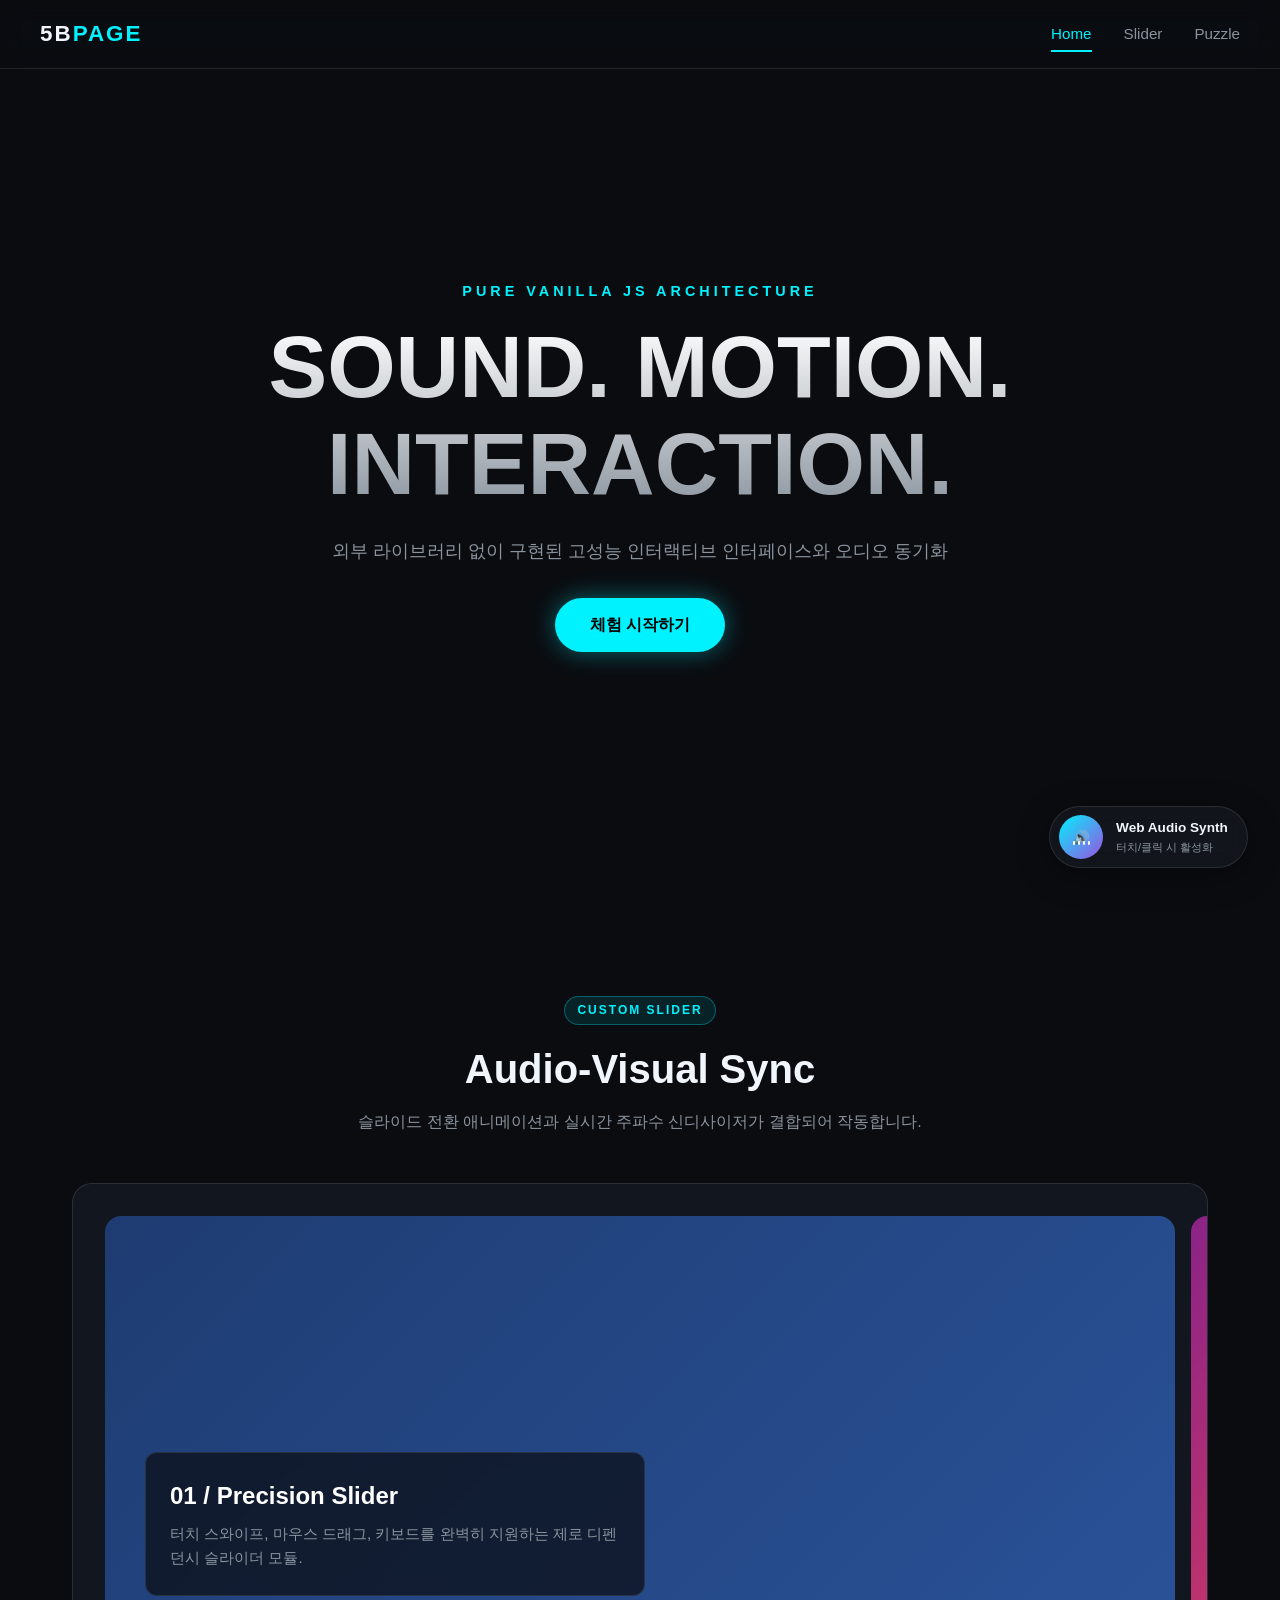
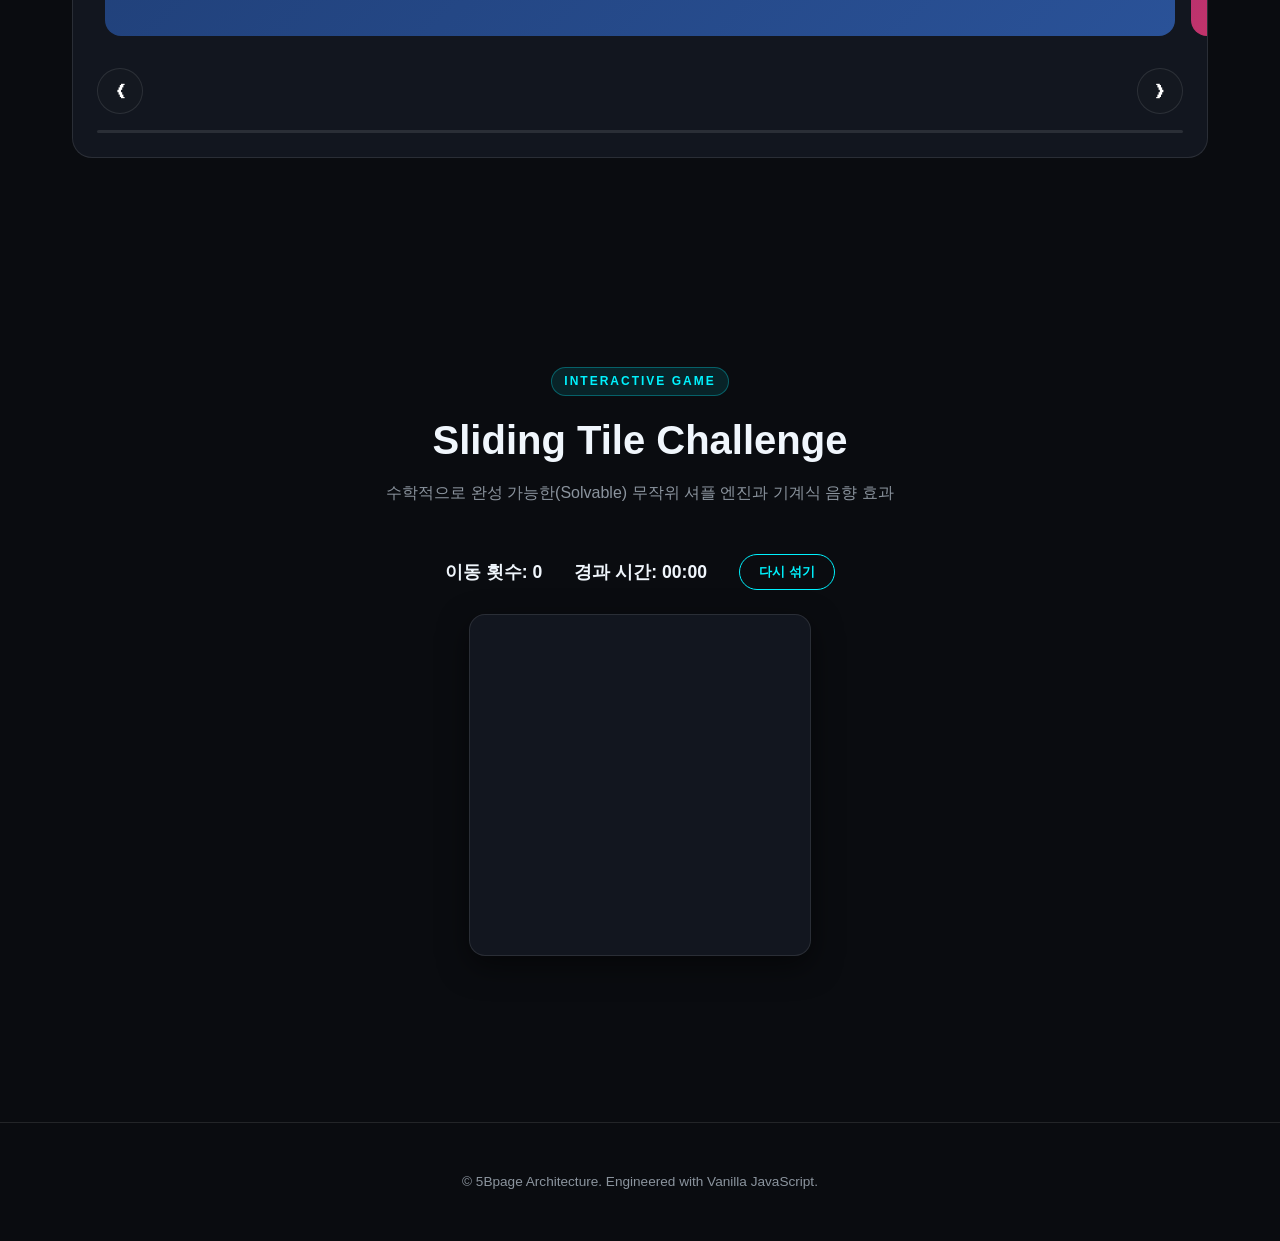
==== index.html @ 65a96bb8 "Update index.html" ====
<!DOCTYPE html>
<html lang="ko">
<head>
  <meta charset="UTF-8" />
  <meta name="viewport" content="width=device-width, initial-scale=1.0" />
  <meta name="theme-color" content="#0a0c10" />
  <title>5Bpage | Interactive Multimedia</title>

  <!-- PWA & Favicon Link -->
  <link rel="manifest" href="./manifest.json" />
  <link rel="icon" type="image/png" sizes="32x32" href="./images/icon/favicon-32x32.png" />
  
  <link rel="stylesheet" href="./css/style.css" />
</head>
<body>
  <!-- Sound Controller Widget -->
  <aside id="audio-dock" class="audio-dock" aria-label="사운드 컨트롤러">
    <button id="btn-sound-toggle" class="sound-toggle-btn" aria-label="사운드 켜기/끄기">
      <span class="icon-sound">🔊</span>
      <div class="sound-bars">
        <span class="bar"></span><span class="bar"></span><span class="bar"></span><span class="bar"></span>
      </div>
    </button>
    <div class="audio-info">
      <span class="audio-title">Web Audio Synth</span>
      <span class="audio-status">터치/클릭 시 활성화</span>
    </div>
  </aside>

  <!-- Navigation Header -->
  <header id="main-header" class="main-header">
    <div class="header-container">
      <a href="#hero-section" class="logo">5B<span>PAGE</span></a>
      <nav class="nav-menu">
        <a href="#hero-section" class="nav-link active">Home</a>
        <a href="#slider-section" class="nav-link">Slider</a>
        <a href="#puzzle-section" class="nav-link">Puzzle</a>
      </nav>
    </div>
  </header>

  <main>
    <!-- Hero Canvas Section -->
    <section id="hero-section" class="section hero-section">
      <canvas id="hero-canvas"></canvas>
      <div class="hero-content">
        <p class="hero-sub">Pure Vanilla JS Architecture</p>
        <h1 class="hero-title">SOUND. MOTION.<br />INTERACTION.</h1>
        <p class="hero-desc">외부 라이브러리 없이 구현된 고성능 인터랙티브 인터페이스와 오디오 동기화</p>
        <a href="#slider-section" class="btn-cta">체험 시작하기</a>
      </div>
    </section>

    <!-- Visual Sync Slider Section -->
    <section id="slider-section" class="section slider-section">
      <div class="section-header">
        <span class="badge">CUSTOM SLIDER</span>
        <h2>Audio-Visual Sync</h2>
        <p>슬라이드 전환 애니메이션과 실시간 주파수 신디사이저가 결합되어 작동합니다.</p>
      </div>

      <div class="slider-wrapper" id="main-slider">
        <div class="slider-track" id="slider-track">
          <article class="slide-item active" data-sound-pitch="440">
            <div class="slide-card">
              <div class="slide-bg grad-1"></div>
              <div class="slide-text">
                <h3>01 / Precision Slider</h3>
                <p>터치 스와이프, 마우스 드래그, 키보드를 완벽히 지원하는 제로 디펜던시 슬라이더 모듈.</p>
              </div>
            </div>
          </article>
          <article class="slide-item" data-sound-pitch="554.37">
            <div class="slide-card">
              <div class="slide-bg grad-2"></div>
              <div class="slide-text">
                <h3>02 / Web Audio API</h3>
                <p>외부 mp3 파일 없이도 Web Audio API를 활용해 즉각적인 인터랙션 사운드를 생성합니다.</p>
              </div>
            </div>
          </article>
          <article class="slide-item" data-sound-pitch="659.25">
            <div class="slide-card">
              <div class="slide-bg grad-3"></div>
              <div class="slide-text">
                <h3>03 / Service Worker Caching</h3>
                <p>Cache API를 활용하여 네트워크 연결이 불안정해도 온전한 오프라인 웹앱 구동 보장.</p>
              </div>
            </div>
          </article>
          <article class="slide-item" data-sound-pitch="880">
            <div class="slide-card">
              <div class="slide-bg grad-4"></div>
              <div class="slide-text">
                <h3>04 / Zero Dependency</h3>
                <p>번들 오버헤드를 완전히 배제하고 60FPS의 매끄러운 렌더링 파이프라인 유지.</p>
              </div>
            </div>
          </article>
        </div>

        <div class="slider-nav">
          <button class="slide-btn prev" id="btn-slide-prev" aria-label="이전 슬라이드">❮</button>
          <div class="slider-indicators" id="slider-indicators"></div>
          <button class="slide-btn next" id="btn-slide-next" aria-label="다음 슬라이드">❯</button>
        </div>
        <div class="slider-progress-bar"><div class="progress-fill" id="slide-progress"></div></div>
      </div>
    </section>

    <!-- Mini Puzzle Section -->
    <section id="puzzle-section" class="section puzzle-section">
      <div class="section-header">
        <span class="badge">INTERACTIVE GAME</span>
        <h2>Sliding Tile Challenge</h2>
        <p>수학적으로 완성 가능한(Solvable) 무작위 셔플 엔진과 기계식 음향 효과</p>
      </div>

      <div class="puzzle-container">
        <div class="puzzle-stats">
          <div>이동 횟수: <span id="puzzle-moves">0</span></div>
          <div>경과 시간: <span id="puzzle-timer">00:00</span></div>
          <button id="btn-puzzle-reset" class="btn-reset">다시 섞기</button>
        </div>
        <div id="puzzle-board" class="puzzle-board" style="--grid-size: 3;"></div>
        <p id="puzzle-message" class="puzzle-message"></p>
      </div>
    </section>
  </main>

  <footer class="main-footer">
    <p>© 5Bpage Architecture. Engineered with Vanilla JavaScript.</p>
  </footer>

  <!-- 스크립트 로드: 폴더 대소문자 주의 (깃허브 디렉터리와 동일하게 작성) -->
  <script src="./js/soundCtrl.js"></script>
  <script src="./js/hero.js"></script>
  <script src="./js/slide.js"></script>
  <script src="./js/puzzle.js"></script>
  <script src="./js/menu.js"></script>
  <script src="./js/app.js"></script>
</body>
</html>
---- css/style.css ----
:root {
  --bg-primary: #0a0c10;
  --bg-secondary: #12161f;
  --bg-card: rgba(22, 27, 34, 0.7);
  --accent-cyan: #00f2fe;
  --accent-purple: #9b51e0;
  --text-main: #f0f6fc;
  --text-muted: #8b949e;
  --border-color: rgba(255, 255, 255, 0.1);
  --font-family: -apple-system, BlinkMacSystemFont, "Segoe UI", Roboto, "Helvetica Neue", sans-serif;
  --transition-smooth: cubic-bezier(0.16, 1, 0.3, 1);
}

* {
  margin: 0;
  padding: 0;
  box-sizing: border-box;
}

html {
  scroll-behavior: smooth;
  font-family: var(--font-family);
  background-color: var(--bg-primary);
  color: var(--text-main);
}

body {
  overflow-x: hidden;
  line-height: 1.6;
}

/* Header */
.main-header {
  position: fixed;
  top: 0;
  left: 0;
  width: 100%;
  padding: 1rem 2rem;
  background: rgba(10, 12, 16, 0.75);
  backdrop-filter: blur(12px);
  border-bottom: 1px solid var(--border-color);
  z-index: 1000;
  transition: all 0.3s ease;
}

.header-container {
  max-width: 1200px;
  margin: 0 auto;
  display: flex;
  justify-content: space-between;
  align-items: center;
}

.logo {
  font-size: 1.4rem;
  font-weight: 800;
  letter-spacing: 2px;
  color: var(--text-main);
  text-decoration: none;
}
.logo span {
  color: var(--accent-cyan);
}

.nav-menu {
  display: flex;
  gap: 2rem;
}
.nav-link {
  color: var(--text-muted);
  text-decoration: none;
  font-size: 0.95rem;
  font-weight: 500;
  transition: color 0.3s ease;
  position: relative;
}
.nav-link:hover, .nav-link.active {
  color: var(--accent-cyan);
}
.nav-link.active::after {
  content: '';
  position: absolute;
  bottom: -6px;
  left: 0;
  width: 100%;
  height: 2px;
  background: var(--accent-cyan);
}

.menu-toggle {
  display: none;
  background: none;
  border: none;
  cursor: pointer;
}

/* Audio Dock (Floating widget) */
.audio-dock {
  position: fixed;
  bottom: 2rem;
  right: 2rem;
  background: var(--bg-card);
  backdrop-filter: blur(10px);
  border: 1px solid var(--border-color);
  border-radius: 40px;
  padding: 0.5rem 1.2rem 0.5rem 0.6rem;
  display: flex;
  align-items: center;
  gap: 0.8rem;
  z-index: 999;
  box-shadow: 0 8px 32px rgba(0, 0, 0, 0.4);
}

.sound-toggle-btn {
  width: 44px;
  height: 44px;
  border-radius: 50%;
  background: linear-gradient(135deg, var(--accent-cyan), var(--accent-purple));
  border: none;
  color: #fff;
  cursor: pointer;
  display: flex;
  justify-content: center;
  align-items: center;
  position: relative;
}

.sound-bars {
  position: absolute;
  display: flex;
  gap: 3px;
  align-items: flex-end;
  height: 16px;
}

.sound-bars .bar {
  width: 2px;
  height: 4px;
  background: #fff;
  border-radius: 2px;
  transition: height 0.2s ease;
}

.audio-dock.playing .sound-bars .bar:nth-child(1) { animation: soundWave 0.8s infinite ease-in-out; }
.audio-dock.playing .sound-bars .bar:nth-child(2) { animation: soundWave 1.2s infinite ease-in-out; }
.audio-dock.playing .sound-bars .bar:nth-child(3) { animation: soundWave 0.6s infinite ease-in-out; }
.audio-dock.playing .sound-bars .bar:nth-child(4) { animation: soundWave 1.0s infinite ease-in-out; }

@keyframes soundWave {
  0%, 100% { height: 4px; }
  50% { height: 16px; }
}

.audio-info {
  display: flex;
  flex-direction: column;
}
.audio-title { font-size: 0.85rem; font-weight: 700; }
.audio-status { font-size: 0.7rem; color: var(--text-muted); }

/* Common Sections */
.section {
  min-height: 100vh;
  padding: 6rem 2rem 4rem;
  max-width: 1200px;
  margin: 0 auto;
  display: flex;
  flex-direction: column;
  justify-content: center;
}

.section-header {
  text-align: center;
  margin-bottom: 3rem;
}
.badge {
  display: inline-block;
  font-size: 0.75rem;
  letter-spacing: 2px;
  font-weight: 700;
  color: var(--accent-cyan);
  background: rgba(0, 242, 254, 0.1);
  padding: 4px 12px;
  border-radius: 20px;
  margin-bottom: 0.75rem;
  border: 1px solid rgba(0, 242, 254, 0.3);
}
.section-header h2 {
  font-size: 2.5rem;
  margin-bottom: 0.5rem;
}
.section-header p {
  color: var(--text-muted);
}

/* 1. Hero Section */
.hero-section {
  position: relative;
  align-items: center;
  text-align: center;
}
#hero-canvas {
  position: absolute;
  top: 0;
  left: 0;
  width: 100%;
  height: 100%;
  pointer-events: none;
  z-index: 1;
}
.hero-content {
  position: relative;
  z-index: 2;
  max-width: 800px;
}
.hero-sub {
  color: var(--accent-cyan);
  letter-spacing: 4px;
  font-weight: 600;
  font-size: 0.9rem;
  text-transform: uppercase;
  margin-bottom: 1rem;
}
.hero-title {
  font-size: clamp(2.8rem, 7vw, 5.5rem);
  font-weight: 900;
  line-height: 1.1;
  margin-bottom: 1.5rem;
  background: linear-gradient(180deg, #ffffff 0%, #8b949e 100%);
  -webkit-background-clip: text;
  -webkit-text-fill-color: transparent;
}
.hero-desc {
  font-size: 1.15rem;
  color: var(--text-muted);
  margin-bottom: 2rem;
}
.btn-cta {
  display: inline-block;
  padding: 0.9rem 2.2rem;
  font-weight: 700;
  font-size: 1rem;
  color: #000;
  background: var(--accent-cyan);
  border-radius: 30px;
  text-decoration: none;
  box-shadow: 0 0 25px rgba(0, 242, 254, 0.4);
  transition: transform 0.3s var(--transition-smooth);
}
.btn-cta:hover {
  transform: translateY(-3px) scale(1.03);
}

/* 2. Slider Section */
.slider-wrapper {
  position: relative;
  overflow: hidden;
  border-radius: 20px;
  background: var(--bg-secondary);
  border: 1px solid var(--border-color);
  padding: 1.5rem;
  user-select: none;
}
.slider-track {
  display: flex;
  transition: transform 0.6s var(--transition-smooth);
  width: 100%;
}
.slide-item {
  flex: 0 0 100%;
  padding: 0.5rem;
}
.slide-card {
  height: 420px;
  border-radius: 16px;
  overflow: hidden;
  position: relative;
  display: flex;
  align-items: flex-end;
  padding: 2.5rem;
}
.slide-bg {
  position: absolute;
  top: 0;
  left: 0;
  width: 100%;
  height: 100%;
  z-index: 1;
  transition: transform 0.8s ease;
}
.slide-item:hover .slide-bg {
  transform: scale(1.05);
}
.grad-1 { background: linear-gradient(135deg, #1e3c72 0%, #2a5298 100%); }
.grad-2 { background: linear-gradient(135deg, #8a2387 0%, #e94057 50%, #f27121 100%); }
.grad-3 { background: linear-gradient(135deg, #0f2027 0%, #203a43 50%, #2c5364 100%); }
.grad-4 { background: linear-gradient(135deg, #134e5e 0%, #71b280 100%); }

.slide-text {
  position: relative;
  z-index: 2;
  background: rgba(10, 12, 16, 0.7);
  backdrop-filter: blur(8px);
  padding: 1.5rem;
  border-radius: 12px;
  border: 1px solid var(--border-color);
  max-width: 500px;
}
.slide-text h3 { font-size: 1.5rem; margin-bottom: 0.4rem; color: #fff; }
.slide-text p { font-size: 0.95rem; color: var(--text-muted); }

.slider-nav {
  display: flex;
  justify-content: space-between;
  align-items: center;
  margin-top: 1.5rem;
}
.slide-btn {
  background: var(--bg-card);
  border: 1px solid var(--border-color);
  color: #fff;
  width: 46px;
  height: 46px;
  border-radius: 50%;
  cursor: pointer;
  font-size: 1.2rem;
  display: flex;
  align-items: center;
  justify-content: center;
  transition: background 0.3s ease;
}
.slide-btn:hover { background: rgba(255, 255, 255, 0.2); }

.slider-indicators {
  display: flex;
  gap: 0.5rem;
}
.indicator-dot {
  width: 10px;
  height: 10px;
  border-radius: 50%;
  background: var(--text-muted);
  cursor: pointer;
  transition: all 0.3s ease;
}
.indicator-dot.active {
  width: 28px;
  border-radius: 10px;
  background: var(--accent-cyan);
}

.slider-progress-bar {
  height: 3px;
  background: rgba(255, 255, 255, 0.1);
  margin-top: 1rem;
  border-radius: 2px;
  overflow: hidden;
}
.progress-fill {
  height: 100%;
  width: 0%;
  background: var(--accent-cyan);
  transition: width 0.1s linear;
}

/* 3. Puzzle Section */
.puzzle-container {
  display: flex;
  flex-direction: column;
  align-items: center;
}
.puzzle-stats {
  display: flex;
  gap: 2rem;
  align-items: center;
  margin-bottom: 1.5rem;
  font-weight: 600;
  font-size: 1.1rem;
}
.btn-reset {
  padding: 0.5rem 1.2rem;
  background: transparent;
  color: var(--accent-cyan);
  border: 1px solid var(--accent-cyan);
  border-radius: 20px;
  cursor: pointer;
  font-weight: 600;
  transition: all 0.2s;
}
.btn-reset:hover {
  background: var(--accent-cyan);
  color: #000;
}

.puzzle-board {
  display: grid;
  grid-template-columns: repeat(var(--grid-size), 100px);
  grid-template-rows: repeat(var(--grid-size), 100px);
  gap: 8px;
  background: var(--bg-secondary);
  padding: 12px;
  border-radius: 16px;
  border: 1px solid var(--border-color);
  box-shadow: 0 10px 30px rgba(0, 0, 0, 0.5);
}
.puzzle-tile {
  display: flex;
  align-items: center;
  justify-content: center;
  font-size: 1.8rem;
  font-weight: 800;
  color: #fff;
  background: linear-gradient(135deg, rgba(255,255,255,0.08), rgba(255,255,255,0.02));
  border: 1px solid rgba(255, 255, 255, 0.15);
  border-radius: 10px;
  cursor: pointer;
  user-select: none;
  transition: transform 0.15s var(--transition-smooth), background 0.2s ease;
}
.puzzle-tile:hover {
  background: linear-gradient(135deg, rgba(0, 242, 254, 0.2), rgba(155, 81, 224, 0.2));
  border-color: var(--accent-cyan);
}
.puzzle-tile.empty {
  background: transparent;
  border: none;
  cursor: default;
}
.puzzle-message {
  margin-top: 1.5rem;
  font-size: 1.2rem;
  font-weight: 700;
  color: #27ae60;
  min-height: 1.8rem;
}

/* Footer */
.main-footer {
  text-align: center;
  padding: 3rem 1rem;
  border-top: 1px solid var(--border-color);
  color: var(--text-muted);
  font-size: 0.85rem;
}

/* Responsive */
@media (max-width: 768px) {
  .nav-menu { display: none; }
  .section-header h2 { font-size: 2rem; }
  .puzzle-board {
    grid-template-columns: repeat(var(--grid-size), 80px);
    grid-template-rows: repeat(var(--grid-size), 80px);
  }
}
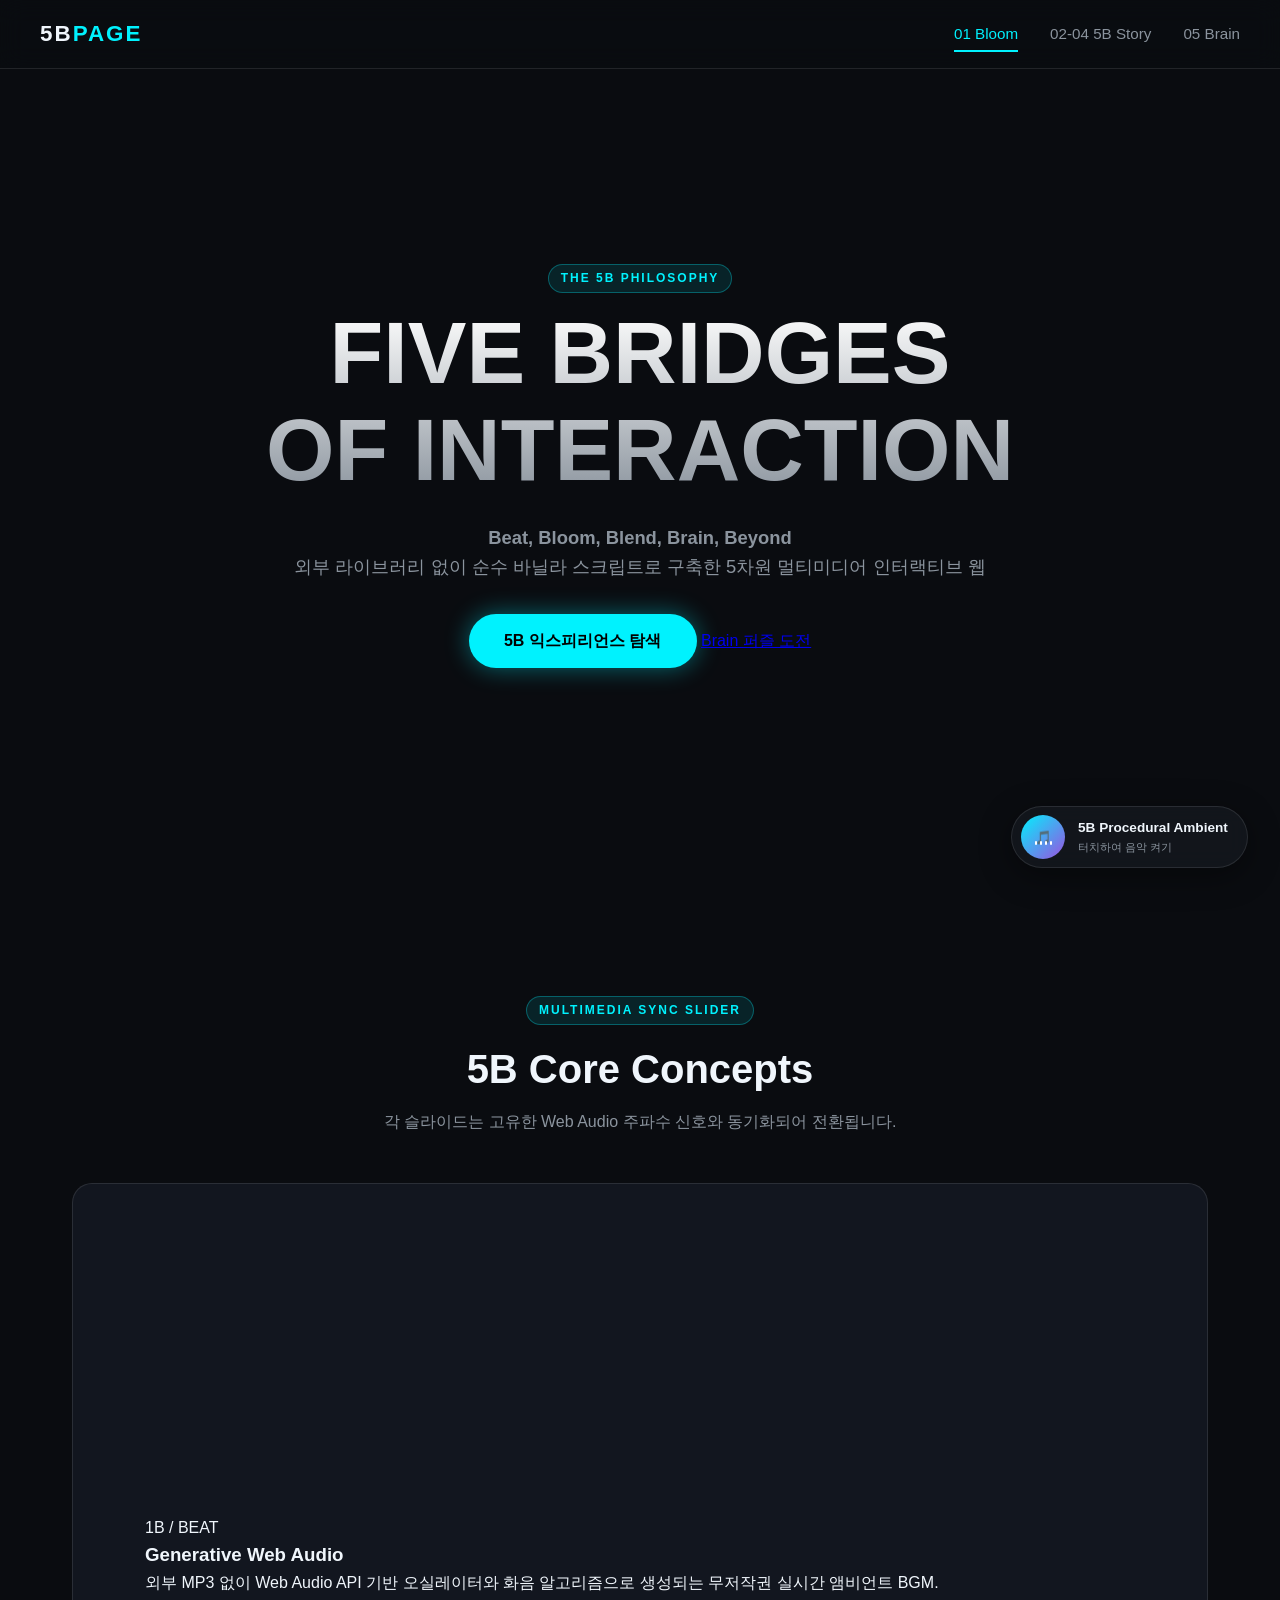
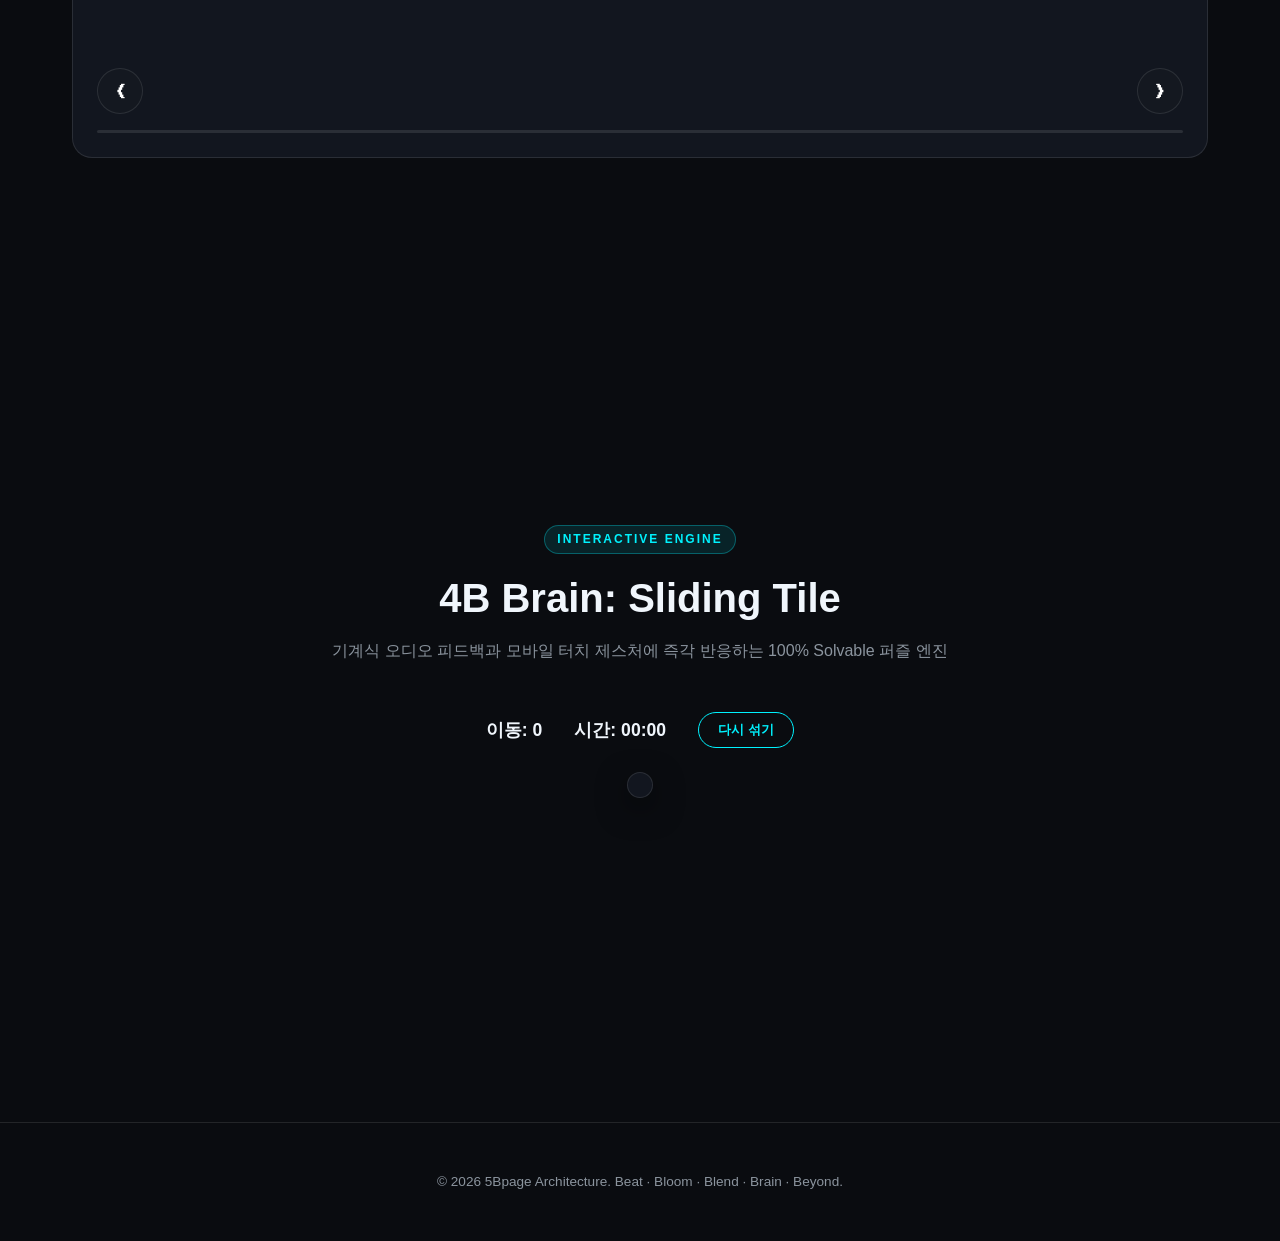
==== commit ab526cac: "Update index.html" ====
--- a/index.html
+++ b/index.html
@@ -2,98 +2,126 @@
 <html lang="ko">
 <head>
   <meta charset="UTF-8" />
-  <meta name="viewport" content="width=device-width, initial-scale=1.0" />
+  <meta name="viewport" content="width=device-width, initial-scale=1.0, maximum-scale=1.0, user-scalable=no" />
   <meta name="theme-color" content="#0a0c10" />
-  <title>5Bpage | Interactive Multimedia</title>
+  <title>5Bpage | 5 Bridges of Multimedia Interaction</title>
 
-  <!-- PWA & Favicon Link -->
   <link rel="manifest" href="./manifest.json" />
   <link rel="icon" type="image/png" sizes="32x32" href="./images/icon/favicon-32x32.png" />
-  
   <link rel="stylesheet" href="./css/style.css" />
 </head>
 <body>
-  <!-- Sound Controller Widget -->
+  <!-- Sound Dock: Ambient BGM & Synthesizer -->
   <aside id="audio-dock" class="audio-dock" aria-label="사운드 컨트롤러">
-    <button id="btn-sound-toggle" class="sound-toggle-btn" aria-label="사운드 켜기/끄기">
-      <span class="icon-sound">🔊</span>
+    <button id="btn-sound-toggle" class="sound-toggle-btn" aria-label="BGM 재생/음소거">
+      <span class="icon-sound">🎵</span>
       <div class="sound-bars">
-        <span class="bar"></span><span class="bar"></span><span class="bar"></span><span class="bar"></span>
+        <span class="bar"></span>
+        <span class="bar"></span>
+        <span class="bar"></span>
+        <span class="bar"></span>
       </div>
     </button>
     <div class="audio-info">
-      <span class="audio-title">Web Audio Synth</span>
-      <span class="audio-status">터치/클릭 시 활성화</span>
+      <span class="audio-title">5B Procedural Ambient</span>
+      <span class="audio-status" id="audio-status-label">터치하여 음악 켜기</span>
     </div>
   </aside>
 
-  <!-- Navigation Header -->
+  <!-- Main Navigation -->
   <header id="main-header" class="main-header">
     <div class="header-container">
       <a href="#hero-section" class="logo">5B<span>PAGE</span></a>
-      <nav class="nav-menu">
-        <a href="#hero-section" class="nav-link active">Home</a>
-        <a href="#slider-section" class="nav-link">Slider</a>
-        <a href="#puzzle-section" class="nav-link">Puzzle</a>
+      <nav class="nav-menu" id="nav-menu">
+        <a href="#hero-section" class="nav-link active">01 Bloom</a>
+        <a href="#slider-section" class="nav-link">02-04 5B Story</a>
+        <a href="#puzzle-section" class="nav-link">05 Brain</a>
       </nav>
+      <button class="menu-toggle" id="btn-menu-toggle" aria-label="메뉴 열기">
+        <span></span><span></span><span></span>
+      </button>
     </div>
   </header>
 
   <main>
-    <!-- Hero Canvas Section -->
+    <!-- 1. Bloom: Interactive Canvas Hero -->
     <section id="hero-section" class="section hero-section">
       <canvas id="hero-canvas"></canvas>
       <div class="hero-content">
-        <p class="hero-sub">Pure Vanilla JS Architecture</p>
-        <h1 class="hero-title">SOUND. MOTION.<br />INTERACTION.</h1>
-        <p class="hero-desc">외부 라이브러리 없이 구현된 고성능 인터랙티브 인터페이스와 오디오 동기화</p>
-        <a href="#slider-section" class="btn-cta">체험 시작하기</a>
+        <span class="badge">THE 5B PHILOSOPHY</span>
+        <h1 class="hero-title">FIVE BRIDGES<br />OF INTERACTION</h1>
+        <p class="hero-desc">
+          <strong>Beat, Bloom, Blend, Brain, Beyond</strong><br />
+          외부 라이브러리 없이 순수 바닐라 스크립트로 구축한 5차원 멀티미디어 인터랙티브 웹
+        </p>
+        <div class="hero-cta-group">
+          <a href="#slider-section" class="btn-cta">5B 익스피리언스 탐색</a>
+          <a href="#puzzle-section" class="btn-sub">Brain 퍼즐 도전</a>
+        </div>
       </div>
     </section>
 
-    <!-- Visual Sync Slider Section -->
+    <!-- 2. Blend & Beat: 5B Concept Synchronized Slider -->
     <section id="slider-section" class="section slider-section">
       <div class="section-header">
-        <span class="badge">CUSTOM SLIDER</span>
-        <h2>Audio-Visual Sync</h2>
-        <p>슬라이드 전환 애니메이션과 실시간 주파수 신디사이저가 결합되어 작동합니다.</p>
+        <span class="badge">MULTIMEDIA SYNC SLIDER</span>
+        <h2>5B Core Concepts</h2>
+        <p>각 슬라이드는 고유한 Web Audio 주파수 신호와 동기화되어 전환됩니다.</p>
       </div>
 
       <div class="slider-wrapper" id="main-slider">
         <div class="slider-track" id="slider-track">
-          <article class="slide-item active" data-sound-pitch="440">
-            <div class="slide-card">
-              <div class="slide-bg grad-1"></div>
-              <div class="slide-text">
-                <h3>01 / Precision Slider</h3>
-                <p>터치 스와이프, 마우스 드래그, 키보드를 완벽히 지원하는 제로 디펜던시 슬라이더 모듈.</p>
+          <!-- 1B: Beat -->
+          <article class="slide-item active" data-index="0" data-sound-pitch="329.63">
+            <div class="slide-card grad-beat">
+              <div class="slide-content">
+                <span class="slide-tag">1B / BEAT</span>
+                <h3>Generative Web Audio</h3>
+                <p>외부 MP3 없이 Web Audio API 기반 오실레이터와 화음 알고리즘으로 생성되는 무저작권 실시간 앰비언트 BGM.</p>
               </div>
             </div>
           </article>
-          <article class="slide-item" data-sound-pitch="554.37">
-            <div class="slide-card">
-              <div class="slide-bg grad-2"></div>
-              <div class="slide-text">
-                <h3>02 / Web Audio API</h3>
-                <p>외부 mp3 파일 없이도 Web Audio API를 활용해 즉각적인 인터랙션 사운드를 생성합니다.</p>
+
+          <!-- 2B: Bloom -->
+          <article class="slide-item" data-index="1" data-sound-pitch="392.00">
+            <div class="slide-card grad-bloom">
+              <div class="slide-content">
+                <span class="slide-tag">2B / BLOOM</span>
+                <h3>Visual Particle Motion</h3>
+                <p>60FPS 애니메이션 루프와 모바일 터치 반발력을 연산하는 캔버스 파티클 네트워크 렌더링.</p>
               </div>
             </div>
           </article>
-          <article class="slide-item" data-sound-pitch="659.25">
-            <div class="slide-card">
-              <div class="slide-bg grad-3"></div>
-              <div class="slide-text">
-                <h3>03 / Service Worker Caching</h3>
-                <p>Cache API를 활용하여 네트워크 연결이 불안정해도 온전한 오프라인 웹앱 구동 보장.</p>
+
+          <!-- 3B: Blend -->
+          <article class="slide-item" data-index="2" data-sound-pitch="440.00">
+            <div class="slide-card grad-blend">
+              <div class="slide-content">
+                <span class="slide-tag">3B / BLEND</span>
+                <h3>Zero-Dependency Slider</h3>
+                <p>스와이프 제스처, 포인터 드래그, 키보드 네비게이션이 유기적으로 결합된 커스텀 터치 엔진.</p>
               </div>
             </div>
           </article>
-          <article class="slide-item" data-sound-pitch="880">
-            <div class="slide-card">
-              <div class="slide-bg grad-4"></div>
-              <div class="slide-text">
-                <h3>04 / Zero Dependency</h3>
-                <p>번들 오버헤드를 완전히 배제하고 60FPS의 매끄러운 렌더링 파이프라인 유지.</p>
+
+          <!-- 4B: Brain -->
+          <article class="slide-item" data-index="3" data-sound-pitch="523.25">
+            <div class="slide-card grad-brain">
+              <div class="slide-content">
+                <span class="slide-tag">4B / BRAIN</span>
+                <h3>Algorithmic Challenge</h3>
+                <p>수학적 치환 패리티를 검증하여 100% 클리어 가능한 무작위 셔플 상태를 형성하는 슬라이딩 타일 퍼즐.</p>
+              </div>
+            </div>
+          </article>
+
+          <!-- 5B: Beyond -->
+          <article class="slide-item" data-index="4" data-sound-pitch="659.25">
+            <div class="slide-card grad-beyond">
+              <div class="slide-content">
+                <span class="slide-tag">5B / BEYOND</span>
+                <h3>Offline-First PWA</h3>
+                <p>Service Worker Cache API를 탑재하여 오프라인 환경에서도 온전히 구동되는 독립형 웹 애플리케이션.</p>
               </div>
             </div>
           </article>
@@ -108,31 +136,31 @@
       </div>
     </section>
 
-    <!-- Mini Puzzle Section -->
+    <!-- 3. Brain: 8-Puzzle Challenge -->
     <section id="puzzle-section" class="section puzzle-section">
       <div class="section-header">
-        <span class="badge">INTERACTIVE GAME</span>
-        <h2>Sliding Tile Challenge</h2>
-        <p>수학적으로 완성 가능한(Solvable) 무작위 셔플 엔진과 기계식 음향 효과</p>
+        <span class="badge">INTERACTIVE ENGINE</span>
+        <h2>4B Brain: Sliding Tile</h2>
+        <p>기계식 오디오 피드백과 모바일 터치 제스처에 즉각 반응하는 100% Solvable 퍼즐 엔진</p>
       </div>
 
       <div class="puzzle-container">
         <div class="puzzle-stats">
-          <div>이동 횟수: <span id="puzzle-moves">0</span></div>
-          <div>경과 시간: <span id="puzzle-timer">00:00</span></div>
+          <div class="stat-box">이동: <span id="puzzle-moves" class="highlight">0</span></div>
+          <div class="stat-box">시간: <span id="puzzle-timer" class="highlight">00:00</span></div>
           <button id="btn-puzzle-reset" class="btn-reset">다시 섞기</button>
         </div>
-        <div id="puzzle-board" class="puzzle-board" style="--grid-size: 3;"></div>
-        <p id="puzzle-message" class="puzzle-message"></p>
+        <div id="puzzle-board" class="puzzle-board" aria-label="슬라이딩 퍼즐 판"></div>
+        <div id="puzzle-message" class="puzzle-message" role="alert"></div>
       </div>
     </section>
   </main>
 
   <footer class="main-footer">
-    <p>© 5Bpage Architecture. Engineered with Vanilla JavaScript.</p>
+    <p>© 2026 5Bpage Architecture. Beat · Bloom · Blend · Brain · Beyond.</p>
   </footer>
 
-  <!-- 스크립트 로드: 폴더 대소문자 주의 (깃허브 디렉터리와 동일하게 작성) -->
+  <!-- Scripts -->
   <script src="./js/soundCtrl.js"></script>
   <script src="./js/hero.js"></script>
   <script src="./js/slide.js"></script>
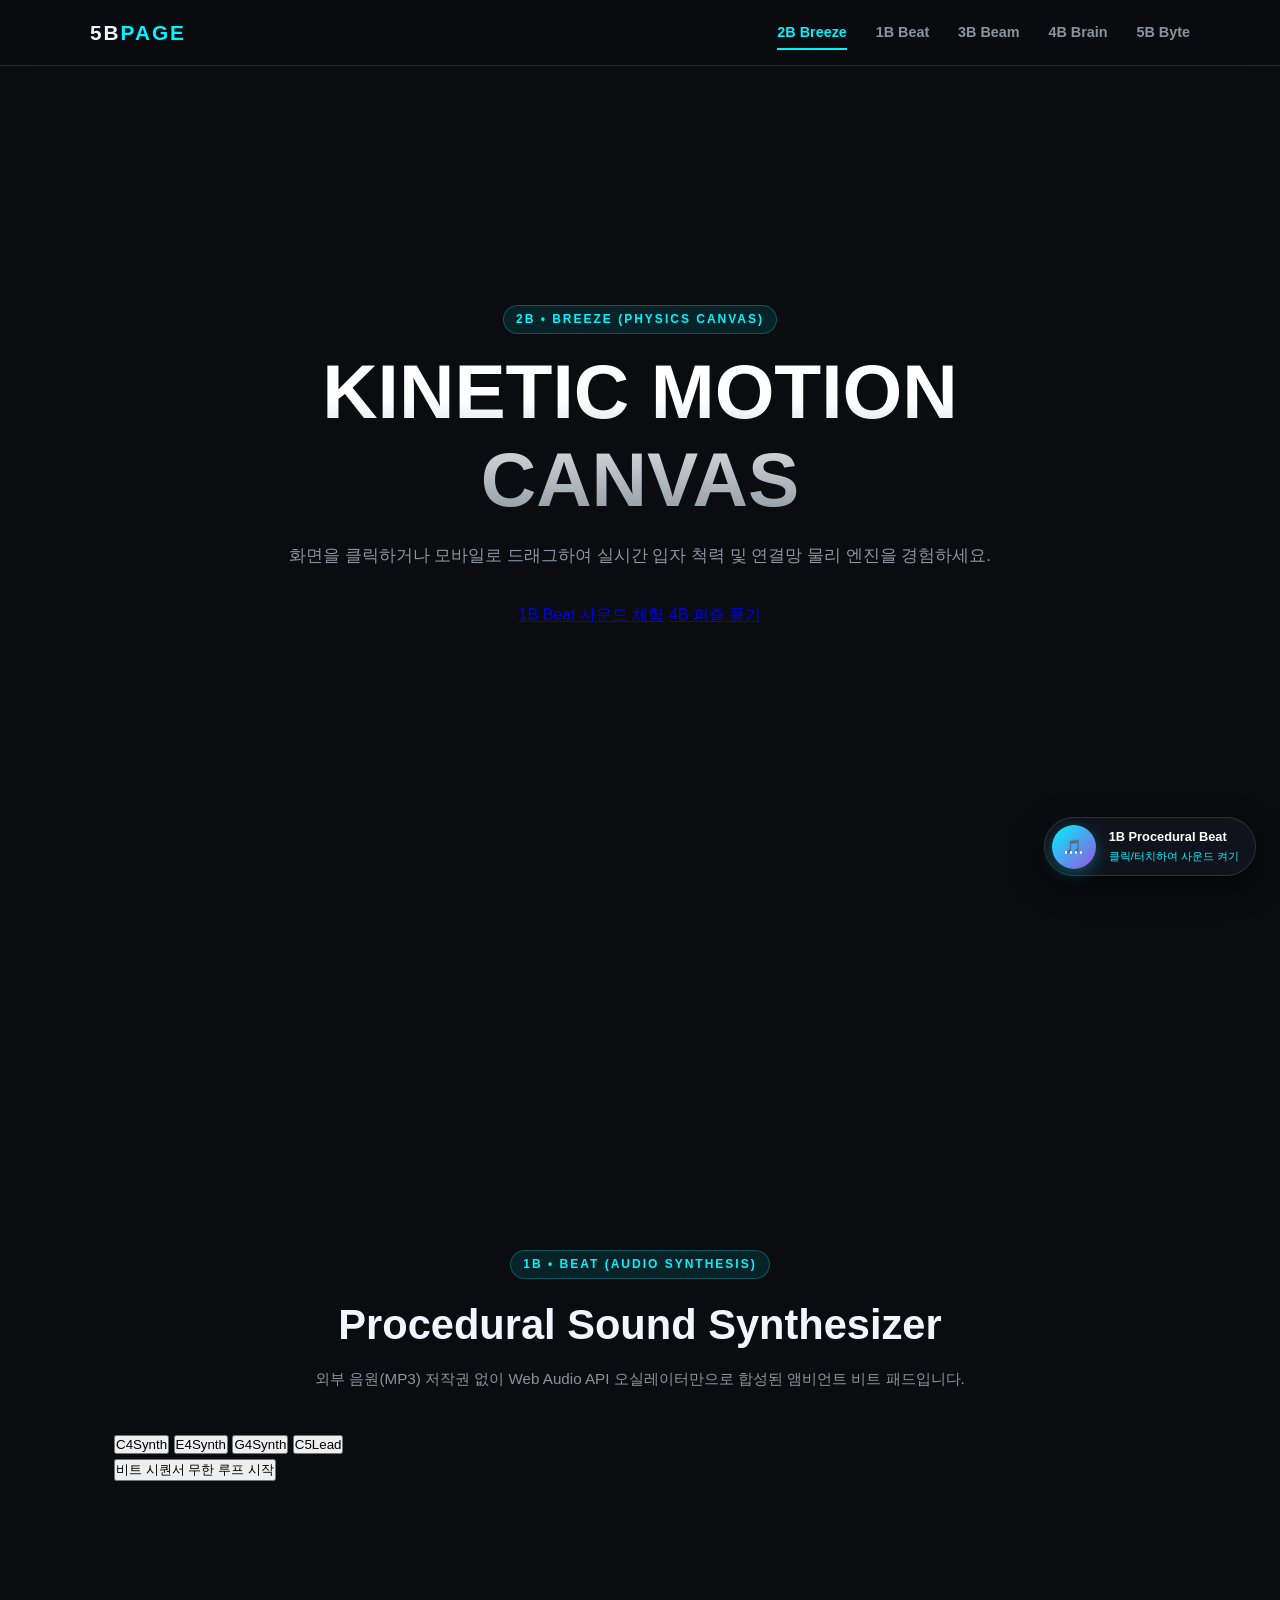
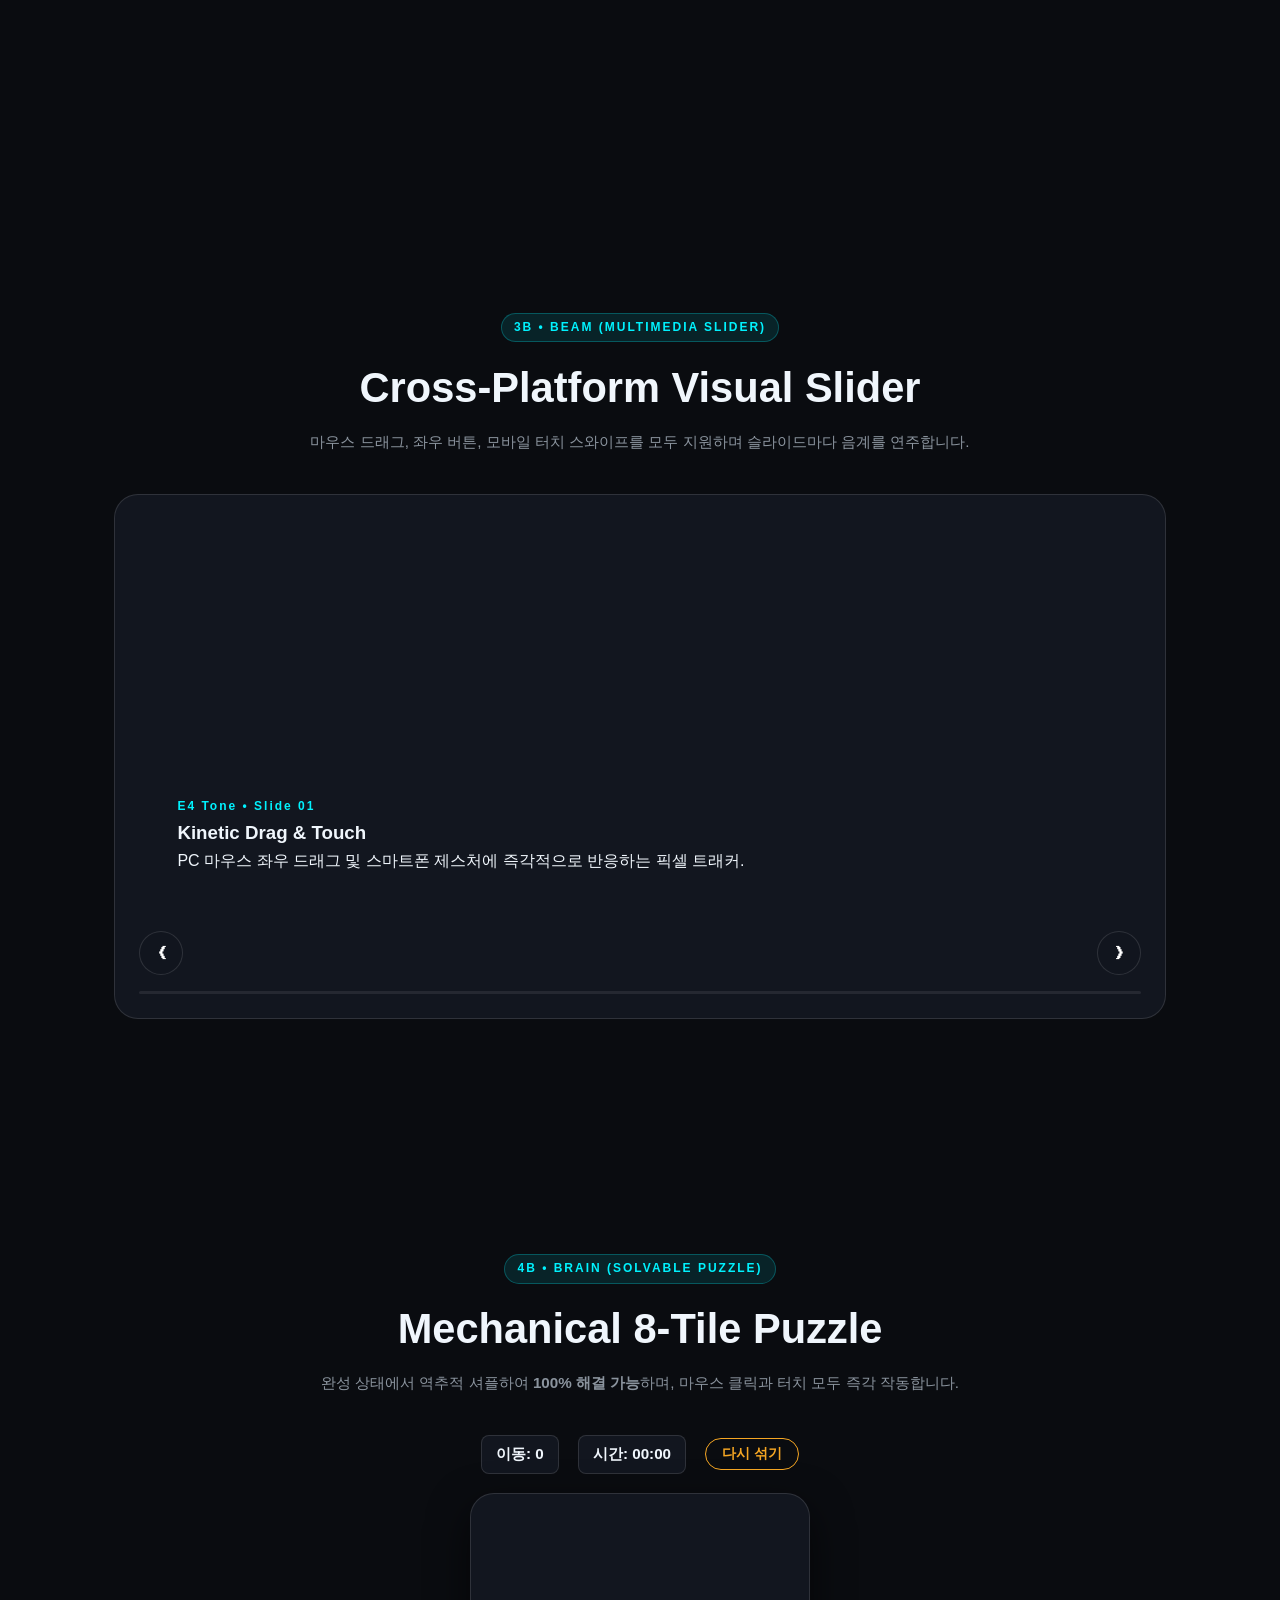
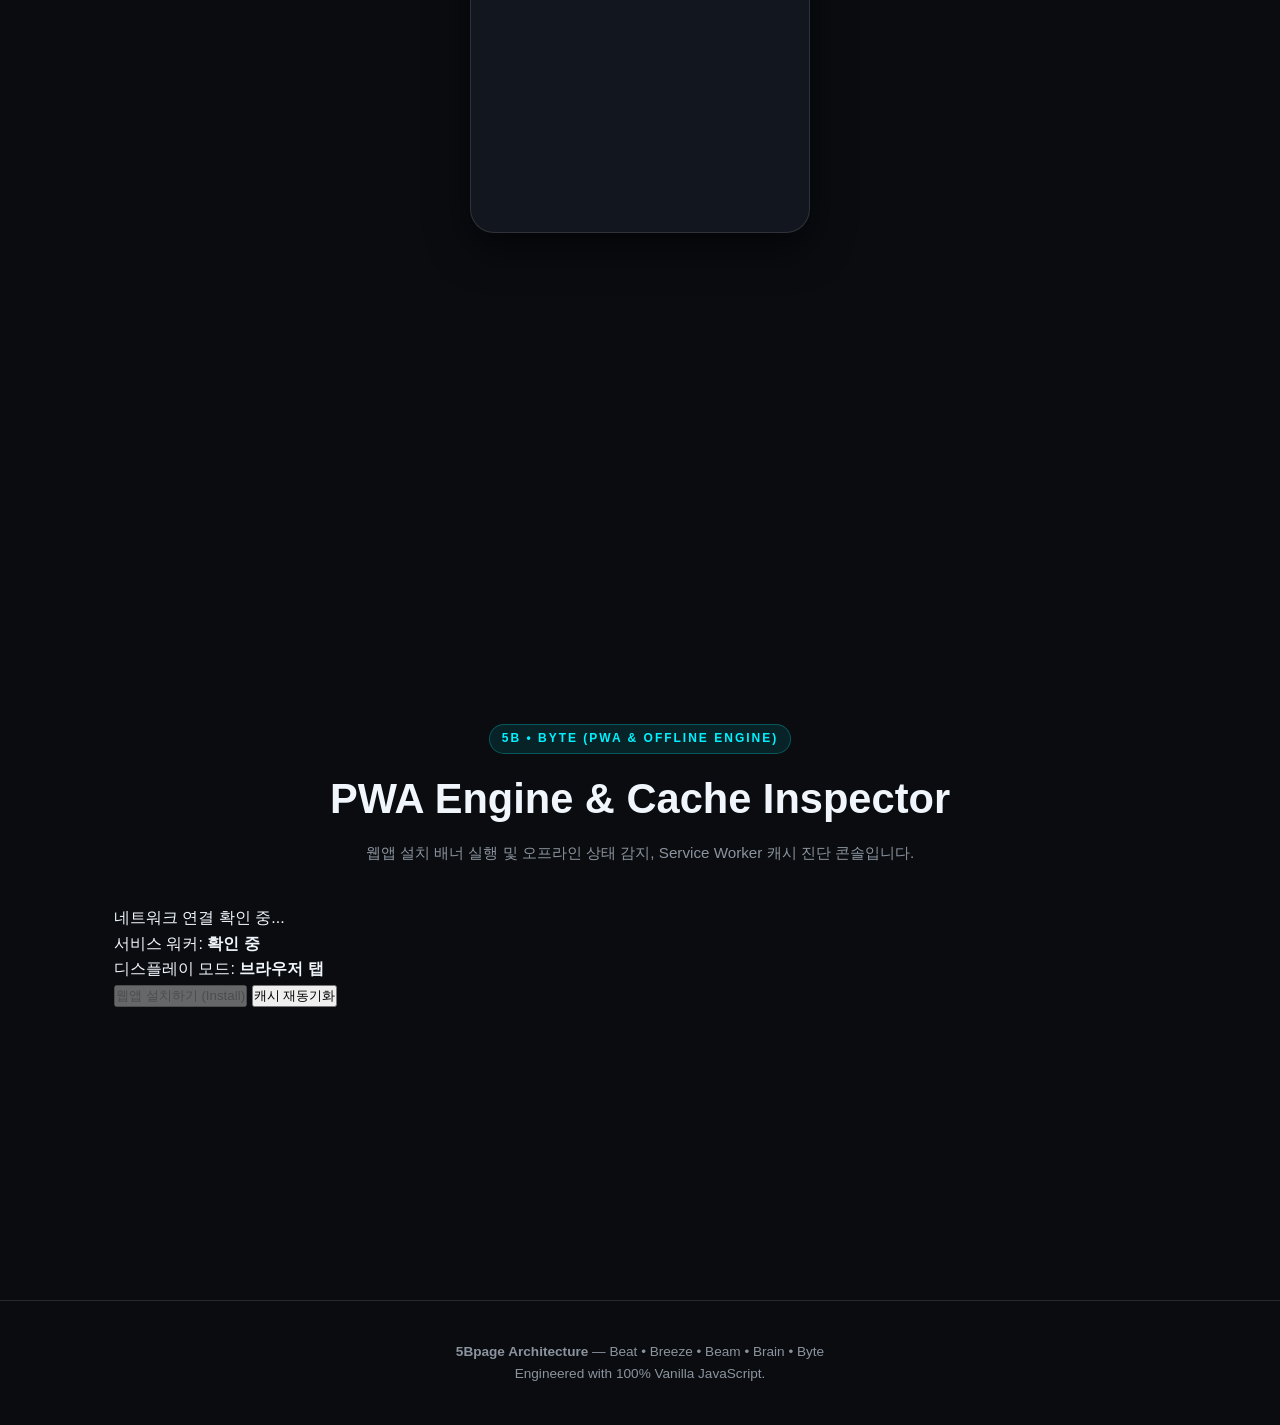
==== commit 70c536f5: "Update index.html" ====
--- a/index.html
+++ b/index.html
@@ -2,162 +2,189 @@
 <html lang="ko">
 <head>
   <meta charset="UTF-8" />
-  <meta name="viewport" content="width=device-width, initial-scale=1.0, maximum-scale=1.0, user-scalable=no" />
-  <meta name="theme-color" content="#0a0c10" />
-  <title>5Bpage | 5 Bridges of Multimedia Interaction</title>
-
+  <meta name="viewport" content="width=device-width, initial-scale=1.0, maximum-scale=5.0" />
+  <meta name="theme-color" content="#08090d" />
+  <title>5Bpage | 5-Dimension Web Architecture</title>
   <link rel="manifest" href="./manifest.json" />
   <link rel="icon" type="image/png" sizes="32x32" href="./images/icon/favicon-32x32.png" />
   <link rel="stylesheet" href="./css/style.css" />
 </head>
 <body>
-  <!-- Sound Dock: Ambient BGM & Synthesizer -->
-  <aside id="audio-dock" class="audio-dock" aria-label="사운드 컨트롤러">
-    <button id="btn-sound-toggle" class="sound-toggle-btn" aria-label="BGM 재생/음소거">
+  <!-- Global Procedural Audio Dock -->
+  <aside id="audio-dock" class="audio-dock" aria-label="오디오 제어기">
+    <button id="btn-sound-toggle" class="sound-toggle-btn" type="button" aria-label="사운드 재생/음소거">
       <span class="icon-sound">🎵</span>
       <div class="sound-bars">
-        <span class="bar"></span>
-        <span class="bar"></span>
-        <span class="bar"></span>
-        <span class="bar"></span>
+        <span class="bar"></span><span class="bar"></span><span class="bar"></span><span class="bar"></span>
       </div>
     </button>
     <div class="audio-info">
-      <span class="audio-title">5B Procedural Ambient</span>
-      <span class="audio-status" id="audio-status-label">터치하여 음악 켜기</span>
+      <span class="audio-title">1B Procedural Beat</span>
+      <span class="audio-status" id="audio-status-text">클릭/터치하여 사운드 켜기</span>
     </div>
   </aside>
 
-  <!-- Main Navigation -->
+  <!-- Navigation -->
   <header id="main-header" class="main-header">
     <div class="header-container">
-      <a href="#hero-section" class="logo">5B<span>PAGE</span></a>
+      <a href="#sec-breeze" class="logo">5B<span>PAGE</span></a>
       <nav class="nav-menu" id="nav-menu">
-        <a href="#hero-section" class="nav-link active">01 Bloom</a>
-        <a href="#slider-section" class="nav-link">02-04 5B Story</a>
-        <a href="#puzzle-section" class="nav-link">05 Brain</a>
+        <a href="#sec-breeze" class="nav-link active">2B Breeze</a>
+        <a href="#sec-beat" class="nav-link">1B Beat</a>
+        <a href="#sec-beam" class="nav-link">3B Beam</a>
+        <a href="#sec-brain" class="nav-link">4B Brain</a>
+        <a href="#sec-byte" class="nav-link">5B Byte</a>
       </nav>
-      <button class="menu-toggle" id="btn-menu-toggle" aria-label="메뉴 열기">
+      <button class="menu-toggle" id="btn-menu-toggle" type="button" aria-label="메뉴 토글">
         <span></span><span></span><span></span>
       </button>
     </div>
   </header>
 
   <main>
-    <!-- 1. Bloom: Interactive Canvas Hero -->
-    <section id="hero-section" class="section hero-section">
+    <!-- [2B] Breeze: Kinetic Particle Canvas -->
+    <section id="sec-breeze" class="section hero-section">
       <canvas id="hero-canvas"></canvas>
       <div class="hero-content">
-        <span class="badge">THE 5B PHILOSOPHY</span>
-        <h1 class="hero-title">FIVE BRIDGES<br />OF INTERACTION</h1>
+        <span class="badge">2B • BREEZE (PHYSICS CANVAS)</span>
+        <h1 class="hero-title">KINETIC MOTION<br />CANVAS</h1>
         <p class="hero-desc">
-          <strong>Beat, Bloom, Blend, Brain, Beyond</strong><br />
-          외부 라이브러리 없이 순수 바닐라 스크립트로 구축한 5차원 멀티미디어 인터랙티브 웹
+          화면을 클릭하거나 모바일로 드래그하여 실시간 입자 척력 및 연결망 물리 엔진을 경험하세요.
         </p>
-        <div class="hero-cta-group">
-          <a href="#slider-section" class="btn-cta">5B 익스피리언스 탐색</a>
-          <a href="#puzzle-section" class="btn-sub">Brain 퍼즐 도전</a>
+        <div class="hero-actions">
+          <a href="#sec-beat" class="btn-primary">1B Beat 사운드 체험</a>
+          <a href="#sec-brain" class="btn-secondary">4B 퍼즐 풀기</a>
         </div>
       </div>
     </section>
 
-    <!-- 2. Blend & Beat: 5B Concept Synchronized Slider -->
-    <section id="slider-section" class="section slider-section">
+    <!-- [1B] Beat: Procedural Audio Synthesizer & Beat Pad -->
+    <section id="sec-beat" class="section">
       <div class="section-header">
-        <span class="badge">MULTIMEDIA SYNC SLIDER</span>
-        <h2>5B Core Concepts</h2>
-        <p>각 슬라이드는 고유한 Web Audio 주파수 신호와 동기화되어 전환됩니다.</p>
+        <span class="badge">1B • BEAT (AUDIO SYNTHESIS)</span>
+        <h2>Procedural Sound Synthesizer</h2>
+        <p>외부 음원(MP3) 저작권 없이 Web Audio API 오실레이터만으로 합성된 앰비언트 비트 패드입니다.</p>
+      </div>
+
+      <div class="beat-console">
+        <div class="beat-pads">
+          <button class="pad-btn" data-note="261.63" type="button"><span>C4</span>Synth</button>
+          <button class="pad-btn" data-note="329.63" type="button"><span>E4</span>Synth</button>
+          <button class="pad-btn" data-note="392.00" type="button"><span>G4</span>Synth</button>
+          <button class="pad-btn" data-note="523.25" type="button"><span>C5</span>Lead</button>
+        </div>
+        <div class="beat-controls">
+          <button id="btn-bgm-stream" class="btn-primary" type="button">비트 시퀀서 무한 루프 시작</button>
+        </div>
+      </div>
+    </section>
+
+    <!-- [3B] Beam: Robust Touch/Mouse Synchronized Slider -->
+    <section id="sec-beam" class="section">
+      <div class="section-header">
+        <span class="badge">3B • BEAM (MULTIMEDIA SLIDER)</span>
+        <h2>Cross-Platform Visual Slider</h2>
+        <p>마우스 드래그, 좌우 버튼, 모바일 터치 스와이프를 모두 지원하며 슬라이드마다 음계를 연주합니다.</p>
       </div>
 
       <div class="slider-wrapper" id="main-slider">
         <div class="slider-track" id="slider-track">
-          <!-- 1B: Beat -->
-          <article class="slide-item active" data-index="0" data-sound-pitch="329.63">
-            <div class="slide-card grad-beat">
-              <div class="slide-content">
-                <span class="slide-tag">1B / BEAT</span>
-                <h3>Generative Web Audio</h3>
-                <p>외부 MP3 없이 Web Audio API 기반 오실레이터와 화음 알고리즘으로 생성되는 무저작권 실시간 앰비언트 BGM.</p>
+          <article class="slide-item" data-pitch="329.63">
+            <div class="slide-card grad-1">
+              <div class="slide-text">
+                <span class="slide-tag">E4 Tone • Slide 01</span>
+                <h3>Kinetic Drag & Touch</h3>
+                <p>PC 마우스 좌우 드래그 및 스마트폰 제스처에 즉각적으로 반응하는 픽셀 트래커.</p>
               </div>
             </div>
           </article>
-
-          <!-- 2B: Bloom -->
-          <article class="slide-item" data-index="1" data-sound-pitch="392.00">
-            <div class="slide-card grad-bloom">
-              <div class="slide-content">
-                <span class="slide-tag">2B / BLOOM</span>
-                <h3>Visual Particle Motion</h3>
-                <p>60FPS 애니메이션 루프와 모바일 터치 반발력을 연산하는 캔버스 파티클 네트워크 렌더링.</p>
+          <article class="slide-item" data-pitch="392.00">
+            <div class="slide-card grad-2">
+              <div class="slide-text">
+                <span class="slide-tag">G4 Tone • Slide 02</span>
+                <h3>Audio-Visual Frequency</h3>
+                <p>슬라이드가 이동할 때마다 실시간 주파수를 브로드캐스트하여 오디오 피드백을 전달합니다.</p>
               </div>
             </div>
           </article>
-
-          <!-- 3B: Blend -->
-          <article class="slide-item" data-index="2" data-sound-pitch="440.00">
-            <div class="slide-card grad-blend">
-              <div class="slide-content">
-                <span class="slide-tag">3B / BLEND</span>
-                <h3>Zero-Dependency Slider</h3>
-                <p>스와이프 제스처, 포인터 드래그, 키보드 네비게이션이 유기적으로 결합된 커스텀 터치 엔진.</p>
+          <article class="slide-item" data-pitch="440.00">
+            <div class="slide-card grad-3">
+              <div class="slide-text">
+                <span class="slide-tag">A4 Tone • Slide 03</span>
+                <h3>Hardware Accelerated</h3>
+                <p>CSS GPU 가속을 적용하여 리플로우(Reflow) 없는 60FPS 모션을 보장합니다.</p>
               </div>
             </div>
           </article>
-
-          <!-- 4B: Brain -->
-          <article class="slide-item" data-index="3" data-sound-pitch="523.25">
-            <div class="slide-card grad-brain">
-              <div class="slide-content">
-                <span class="slide-tag">4B / BRAIN</span>
-                <h3>Algorithmic Challenge</h3>
-                <p>수학적 치환 패리티를 검증하여 100% 클리어 가능한 무작위 셔플 상태를 형성하는 슬라이딩 타일 퍼즐.</p>
-              </div>
-            </div>
-          </article>
-
-          <!-- 5B: Beyond -->
-          <article class="slide-item" data-index="4" data-sound-pitch="659.25">
-            <div class="slide-card grad-beyond">
-              <div class="slide-content">
-                <span class="slide-tag">5B / BEYOND</span>
-                <h3>Offline-First PWA</h3>
-                <p>Service Worker Cache API를 탑재하여 오프라인 환경에서도 온전히 구동되는 독립형 웹 애플리케이션.</p>
+          <article class="slide-item" data-pitch="523.25">
+            <div class="slide-card grad-4">
+              <div class="slide-text">
+                <span class="slide-tag">C5 Tone • Slide 04</span>
+                <h3>Zero Third-Party Library</h3>
+                <p>외부 플러그인(Swiper 등) 의존 없이 100% 바닐라 자바스크립트로 구현된 안정적 코어.</p>
               </div>
             </div>
           </article>
         </div>
 
         <div class="slider-nav">
-          <button class="slide-btn prev" id="btn-slide-prev" aria-label="이전 슬라이드">❮</button>
+          <button class="slide-btn" id="btn-slide-prev" type="button" aria-label="이전 슬라이드">❮</button>
           <div class="slider-indicators" id="slider-indicators"></div>
-          <button class="slide-btn next" id="btn-slide-next" aria-label="다음 슬라이드">❯</button>
+          <button class="slide-btn" id="btn-slide-next" type="button" aria-label="다음 슬라이드">❯</button>
         </div>
         <div class="slider-progress-bar"><div class="progress-fill" id="slide-progress"></div></div>
       </div>
     </section>
 
-    <!-- 3. Brain: 8-Puzzle Challenge -->
-    <section id="puzzle-section" class="section puzzle-section">
+    <!-- [4B] Brain: 100% Solvable 8-Tile Sliding Puzzle -->
+    <section id="sec-brain" class="section">
       <div class="section-header">
-        <span class="badge">INTERACTIVE ENGINE</span>
-        <h2>4B Brain: Sliding Tile</h2>
-        <p>기계식 오디오 피드백과 모바일 터치 제스처에 즉각 반응하는 100% Solvable 퍼즐 엔진</p>
+        <span class="badge">4B • BRAIN (SOLVABLE PUZZLE)</span>
+        <h2>Mechanical 8-Tile Puzzle</h2>
+        <p>완성 상태에서 역추적 셔플하여 <strong>100% 해결 가능</strong>하며, 마우스 클릭과 터치 모두 즉각 작동합니다.</p>
       </div>
 
       <div class="puzzle-container">
         <div class="puzzle-stats">
-          <div class="stat-box">이동: <span id="puzzle-moves" class="highlight">0</span></div>
-          <div class="stat-box">시간: <span id="puzzle-timer" class="highlight">00:00</span></div>
-          <button id="btn-puzzle-reset" class="btn-reset">다시 섞기</button>
+          <div class="stat-box">이동: <span id="puzzle-moves">0</span></div>
+          <div class="stat-box">시간: <span id="puzzle-timer">00:00</span></div>
+          <button id="btn-puzzle-reset" class="btn-reset" type="button">다시 섞기</button>
         </div>
-        <div id="puzzle-board" class="puzzle-board" aria-label="슬라이딩 퍼즐 판"></div>
-        <div id="puzzle-message" class="puzzle-message" role="alert"></div>
+        <div id="puzzle-board" class="puzzle-board"></div>
+        <div id="puzzle-message" class="puzzle-message"></div>
+      </div>
+    </section>
+
+    <!-- [5B] Byte: PWA Install & Offline Console -->
+    <section id="sec-byte" class="section">
+      <div class="section-header">
+        <span class="badge">5B • BYTE (PWA & OFFLINE ENGINE)</span>
+        <h2>PWA Engine & Cache Inspector</h2>
+        <p>웹앱 설치 배너 실행 및 오프라인 상태 감지, Service Worker 캐시 진단 콘솔입니다.</p>
+      </div>
+
+      <div class="pwa-dashboard">
+        <div class="pwa-status-card">
+          <div class="status-indicator">
+            <span class="status-dot" id="network-dot"></span>
+            <span id="network-text">네트워크 연결 확인 중...</span>
+          </div>
+          <div class="pwa-meta">
+            <div>서비스 워커: <strong id="sw-status">확인 중</strong></div>
+            <div>디스플레이 모드: <strong id="display-mode">브라우저 탭</strong></div>
+          </div>
+          <div class="pwa-actions">
+            <button id="btn-pwa-install" class="btn-primary" type="button" disabled>웹앱 설치하기 (Install)</button>
+            <button id="btn-clear-cache" class="btn-secondary" type="button">캐시 재동기화</button>
+          </div>
+        </div>
       </div>
     </section>
   </main>
 
   <footer class="main-footer">
-    <p>© 2026 5Bpage Architecture. Beat · Bloom · Blend · Brain · Beyond.</p>
+    <p><strong>5Bpage Architecture</strong> — Beat • Breeze • Beam • Brain • Byte</p>
+    <p class="copyright">Engineered with 100% Vanilla JavaScript.</p>
   </footer>
 
   <!-- Scripts -->
--- a/css/style.css
+++ b/css/style.css
@@ -1,25 +1,32 @@
 :root {
   --bg-primary: #0a0c10;
   --bg-secondary: #12161f;
-  --bg-card: rgba(22, 27, 34, 0.7);
+  --bg-card: rgba(18, 22, 31, 0.85);
   --accent-cyan: #00f2fe;
   --accent-purple: #9b51e0;
+  --accent-rose: #ff4b72;
+  --accent-amber: #f5a623;
+  --accent-green: #2ecc71;
   --text-main: #f0f6fc;
   --text-muted: #8b949e;
-  --border-color: rgba(255, 255, 255, 0.1);
-  --font-family: -apple-system, BlinkMacSystemFont, "Segoe UI", Roboto, "Helvetica Neue", sans-serif;
-  --transition-smooth: cubic-bezier(0.16, 1, 0.3, 1);
+  --border-color: rgba(255, 255, 255, 0.12);
+  --radius-sm: 8px;
+  --radius-md: 14px;
+  --radius-lg: 24px;
+  --ease-spring: cubic-bezier(0.175, 0.885, 0.32, 1.275);
+  --ease-smooth: cubic-bezier(0.16, 1, 0.3, 1);
 }
 
 * {
   margin: 0;
   padding: 0;
   box-sizing: border-box;
+  -webkit-tap-highlight-color: transparent;
 }
 
 html {
   scroll-behavior: smooth;
-  font-family: var(--font-family);
+  font-family: -apple-system, BlinkMacSystemFont, "Segoe UI", Roboto, "Noto Sans KR", sans-serif;
   background-color: var(--bg-primary);
   color: var(--text-main);
 }
@@ -27,6 +34,7 @@
 body {
   overflow-x: hidden;
   line-height: 1.6;
+  touch-action: manipulation;
 }
 
 /* Header */
@@ -35,48 +43,41 @@
   top: 0;
   left: 0;
   width: 100%;
-  padding: 1rem 2rem;
-  background: rgba(10, 12, 16, 0.75);
-  backdrop-filter: blur(12px);
+  padding: 1rem 1.5rem;
+  background: rgba(10, 12, 16, 0.8);
+  backdrop-filter: blur(14px);
   border-bottom: 1px solid var(--border-color);
   z-index: 1000;
-  transition: all 0.3s ease;
-}
-
+  transition: all 0.3s var(--ease-smooth);
+}
 .header-container {
-  max-width: 1200px;
+  max-width: 1100px;
   margin: 0 auto;
   display: flex;
   justify-content: space-between;
   align-items: center;
 }
-
 .logo {
-  font-size: 1.4rem;
-  font-weight: 800;
+  font-size: 1.3rem;
+  font-weight: 900;
   letter-spacing: 2px;
   color: var(--text-main);
   text-decoration: none;
 }
-.logo span {
-  color: var(--accent-cyan);
-}
-
+.logo span { color: var(--accent-cyan); }
 .nav-menu {
   display: flex;
-  gap: 2rem;
+  gap: 1.8rem;
 }
 .nav-link {
   color: var(--text-muted);
   text-decoration: none;
-  font-size: 0.95rem;
-  font-weight: 500;
-  transition: color 0.3s ease;
-  position: relative;
-}
-.nav-link:hover, .nav-link.active {
-  color: var(--accent-cyan);
-}
+  font-size: 0.9rem;
+  font-weight: 600;
+  transition: color 0.25s ease;
+  position: relative;
+}
+.nav-link:hover, .nav-link.active { color: var(--accent-cyan); }
 .nav-link.active::after {
   content: '';
   position: absolute;
@@ -91,26 +92,38 @@
   display: none;
   background: none;
   border: none;
-  cursor: pointer;
-}
-
-/* Audio Dock (Floating widget) */
+  width: 30px;
+  height: 22px;
+  flex-direction: column;
+  justify-content: space-between;
+  cursor: pointer;
+}
+.menu-toggle span {
+  width: 100%;
+  height: 2px;
+  background: var(--text-main);
+  border-radius: 2px;
+  transition: 0.3s;
+}
+
+/* Audio Dock (Mobile optimized) */
 .audio-dock {
   position: fixed;
-  bottom: 2rem;
-  right: 2rem;
+  bottom: 1.5rem;
+  right: 1.5rem;
   background: var(--bg-card);
-  backdrop-filter: blur(10px);
+  backdrop-filter: blur(16px);
   border: 1px solid var(--border-color);
   border-radius: 40px;
-  padding: 0.5rem 1.2rem 0.5rem 0.6rem;
+  padding: 0.4rem 1rem 0.4rem 0.4rem;
   display: flex;
   align-items: center;
   gap: 0.8rem;
   z-index: 999;
-  box-shadow: 0 8px 32px rgba(0, 0, 0, 0.4);
-}
-
+  box-shadow: 0 10px 30px rgba(0, 0, 0, 0.6);
+  transition: transform 0.3s var(--ease-spring);
+}
+.audio-dock:hover { transform: translateY(-2px); }
 .sound-toggle-btn {
   width: 44px;
   height: 44px;
@@ -123,55 +136,48 @@
   justify-content: center;
   align-items: center;
   position: relative;
-}
-
+  box-shadow: 0 4px 15px rgba(0, 242, 254, 0.3);
+}
 .sound-bars {
   position: absolute;
   display: flex;
   gap: 3px;
   align-items: flex-end;
-  height: 16px;
-}
-
+  height: 14px;
+}
 .sound-bars .bar {
   width: 2px;
-  height: 4px;
+  height: 3px;
   background: #fff;
   border-radius: 2px;
   transition: height 0.2s ease;
 }
-
-.audio-dock.playing .sound-bars .bar:nth-child(1) { animation: soundWave 0.8s infinite ease-in-out; }
-.audio-dock.playing .sound-bars .bar:nth-child(2) { animation: soundWave 1.2s infinite ease-in-out; }
-.audio-dock.playing .sound-bars .bar:nth-child(3) { animation: soundWave 0.6s infinite ease-in-out; }
-.audio-dock.playing .sound-bars .bar:nth-child(4) { animation: soundWave 1.0s infinite ease-in-out; }
+.audio-dock.playing .sound-bars .bar:nth-child(1) { animation: soundWave 0.9s infinite ease-in-out; }
+.audio-dock.playing .sound-bars .bar:nth-child(2) { animation: soundWave 1.3s infinite ease-in-out; }
+.audio-dock.playing .sound-bars .bar:nth-child(3) { animation: soundWave 0.7s infinite ease-in-out; }
+.audio-dock.playing .sound-bars .bar:nth-child(4) { animation: soundWave 1.1s infinite ease-in-out; }
 
 @keyframes soundWave {
-  0%, 100% { height: 4px; }
-  50% { height: 16px; }
-}
-
-.audio-info {
-  display: flex;
-  flex-direction: column;
-}
-.audio-title { font-size: 0.85rem; font-weight: 700; }
-.audio-status { font-size: 0.7rem; color: var(--text-muted); }
+  0%, 100% { height: 3px; }
+  50% { height: 14px; }
+}
+.audio-info { display: flex; flex-direction: column; }
+.audio-title { font-size: 0.8rem; font-weight: 700; color: #fff; }
+.audio-status { font-size: 0.7rem; color: var(--accent-cyan); }
 
 /* Common Sections */
 .section {
   min-height: 100vh;
-  padding: 6rem 2rem 4rem;
-  max-width: 1200px;
+  padding: 6rem 1.5rem 4rem;
+  max-width: 1100px;
   margin: 0 auto;
   display: flex;
   flex-direction: column;
   justify-content: center;
 }
-
 .section-header {
   text-align: center;
-  margin-bottom: 3rem;
+  margin-bottom: 2.5rem;
 }
 .badge {
   display: inline-block;
@@ -182,15 +188,17 @@
   background: rgba(0, 242, 254, 0.1);
   padding: 4px 12px;
   border-radius: 20px;
-  margin-bottom: 0.75rem;
-  border: 1px solid rgba(0, 242, 254, 0.3);
+  margin-bottom: 0.8rem;
+  border: 1px solid rgba(0, 242, 254, 0.25);
 }
 .section-header h2 {
-  font-size: 2.5rem;
+  font-size: clamp(1.8rem, 4vw, 2.6rem);
+  font-weight: 800;
   margin-bottom: 0.5rem;
 }
 .section-header p {
   color: var(--text-muted);
+  font-size: 0.95rem;
 }
 
 /* 1. Hero Section */
@@ -205,153 +213,148 @@
   left: 0;
   width: 100%;
   height: 100%;
+  pointer-events: auto;
+  z-index: 1;
+}
+.hero-content {
+  position: relative;
+  z-index: 2;
+  max-width: 760px;
   pointer-events: none;
-  z-index: 1;
-}
-.hero-content {
-  position: relative;
-  z-index: 2;
-  max-width: 800px;
-}
-.hero-sub {
-  color: var(--accent-cyan);
-  letter-spacing: 4px;
-  font-weight: 600;
-  font-size: 0.9rem;
-  text-transform: uppercase;
-  margin-bottom: 1rem;
-}
+}
+.hero-content a, .hero-content button { pointer-events: auto; }
 .hero-title {
-  font-size: clamp(2.8rem, 7vw, 5.5rem);
+  font-size: clamp(2.4rem, 7vw, 4.8rem);
   font-weight: 900;
-  line-height: 1.1;
-  margin-bottom: 1.5rem;
-  background: linear-gradient(180deg, #ffffff 0%, #8b949e 100%);
+  line-height: 1.15;
+  margin-bottom: 1.2rem;
+  background: linear-gradient(180deg, #ffffff 30%, #8b949e 100%);
   -webkit-background-clip: text;
   -webkit-text-fill-color: transparent;
 }
 .hero-desc {
-  font-size: 1.15rem;
+  font-size: 1.05rem;
   color: var(--text-muted);
   margin-bottom: 2rem;
 }
-.btn-cta {
-  display: inline-block;
-  padding: 0.9rem 2.2rem;
+.hero-desc strong { color: var(--text-main); }
+.hero-cta-group {
+  display: flex;
+  gap: 1rem;
+  justify-content: center;
+  flex-wrap: wrap;
+}
+.btn-cta, .btn-sub {
+  padding: 0.85rem 1.8rem;
   font-weight: 700;
-  font-size: 1rem;
-  color: #000;
-  background: var(--accent-cyan);
+  font-size: 0.95rem;
   border-radius: 30px;
   text-decoration: none;
-  box-shadow: 0 0 25px rgba(0, 242, 254, 0.4);
-  transition: transform 0.3s var(--transition-smooth);
-}
-.btn-cta:hover {
-  transform: translateY(-3px) scale(1.03);
-}
+  transition: transform 0.2s var(--ease-spring);
+}
+.btn-cta {
+  background: var(--accent-cyan);
+  color: #000;
+  box-shadow: 0 4px 20px rgba(0, 242, 254, 0.4);
+}
+.btn-sub {
+  background: rgba(255, 255, 255, 0.08);
+  color: var(--text-main);
+  border: 1px solid var(--border-color);
+}
+.btn-cta:hover, .btn-sub:hover { transform: translateY(-3px) scale(1.02); }
 
 /* 2. Slider Section */
 .slider-wrapper {
   position: relative;
   overflow: hidden;
-  border-radius: 20px;
+  border-radius: var(--radius-lg);
   background: var(--bg-secondary);
   border: 1px solid var(--border-color);
   padding: 1.5rem;
-  user-select: none;
+  touch-action: pan-y;
 }
 .slider-track {
   display: flex;
-  transition: transform 0.6s var(--transition-smooth);
+  transition: transform 0.5s var(--ease-smooth);
   width: 100%;
 }
 .slide-item {
   flex: 0 0 100%;
-  padding: 0.5rem;
+  padding: 0.4rem;
 }
 .slide-card {
-  height: 420px;
-  border-radius: 16px;
+  min-height: 380px;
+  border-radius: var(--radius-md);
+  position: relative;
+  display: flex;
+  align-items: flex-end;
+  padding: 2rem;
   overflow: hidden;
-  position: relative;
-  display: flex;
-  align-items: flex-end;
-  padding: 2.5rem;
-}
-.slide-bg {
-  position: absolute;
-  top: 0;
-  left: 0;
-  width: 100%;
-  height: 100%;
-  z-index: 1;
-  transition: transform 0.8s ease;
-}
-.slide-item:hover .slide-bg {
-  transform: scale(1.05);
-}
-.grad-1 { background: linear-gradient(135deg, #1e3c72 0%, #2a5298 100%); }
-.grad-2 { background: linear-gradient(135deg, #8a2387 0%, #e94057 50%, #f27121 100%); }
-.grad-3 { background: linear-gradient(135deg, #0f2027 0%, #203a43 50%, #2c5364 100%); }
-.grad-4 { background: linear-gradient(135deg, #134e5e 0%, #71b280 100%); }
-
-.slide-text {
+}
+.grad-beat { background: radial-gradient(circle at top right, #ff4b72, #1a0815 70%); }
+.grad-bloom { background: radial-gradient(circle at top right, #9b51e0, #0c0818 70%); }
+.grad-blend { background: radial-gradient(circle at top right, #00f2fe, #05141e 70%); }
+.grad-brain { background: radial-gradient(circle at top right, #f5a623, #1c1305 70%); }
+.grad-beyond { background: radial-gradient(circle at top right, #2ecc71, #06190f 70%); }
+
+.slide-content {
   position: relative;
   z-index: 2;
-  background: rgba(10, 12, 16, 0.7);
-  backdrop-filter: blur(8px);
+  background: rgba(10, 12, 16, 0.75);
+  backdrop-filter: blur(10px);
   padding: 1.5rem;
-  border-radius: 12px;
-  border: 1px solid var(--border-color);
-  max-width: 500px;
-}
-.slide-text h3 { font-size: 1.5rem; margin-bottom: 0.4rem; color: #fff; }
-.slide-text p { font-size: 0.95rem; color: var(--text-muted); }
+  border-radius: var(--radius-md);
+  border: 1px solid var(--border-color);
+  max-width: 480px;
+}
+.slide-tag {
+  font-size: 0.75rem;
+  font-weight: 800;
+  letter-spacing: 2px;
+  color: var(--accent-cyan);
+}
+.slide-content h3 { font-size: 1.4rem; margin: 0.3rem 0; }
+.slide-content p { font-size: 0.9rem; color: var(--text-muted); }
 
 .slider-nav {
   display: flex;
   justify-content: space-between;
   align-items: center;
-  margin-top: 1.5rem;
+  margin-top: 1.2rem;
 }
 .slide-btn {
   background: var(--bg-card);
   border: 1px solid var(--border-color);
   color: #fff;
-  width: 46px;
-  height: 46px;
+  width: 44px;
+  height: 44px;
   border-radius: 50%;
   cursor: pointer;
-  font-size: 1.2rem;
+  font-size: 1.1rem;
   display: flex;
   align-items: center;
   justify-content: center;
-  transition: background 0.3s ease;
+  transition: background 0.2s;
 }
 .slide-btn:hover { background: rgba(255, 255, 255, 0.2); }
-
-.slider-indicators {
-  display: flex;
-  gap: 0.5rem;
-}
+.slider-indicators { display: flex; gap: 6px; }
 .indicator-dot {
-  width: 10px;
-  height: 10px;
+  width: 8px;
+  height: 8px;
   border-radius: 50%;
-  background: var(--text-muted);
-  cursor: pointer;
-  transition: all 0.3s ease;
+  background: rgba(255, 255, 255, 0.25);
+  cursor: pointer;
+  transition: all 0.3s;
 }
 .indicator-dot.active {
-  width: 28px;
+  width: 24px;
   border-radius: 10px;
   background: var(--accent-cyan);
 }
-
 .slider-progress-bar {
   height: 3px;
-  background: rgba(255, 255, 255, 0.1);
+  background: rgba(255, 255, 255, 0.08);
   margin-top: 1rem;
   border-radius: 2px;
   overflow: hidden;
@@ -360,48 +363,59 @@
   height: 100%;
   width: 0%;
   background: var(--accent-cyan);
-  transition: width 0.1s linear;
-}
-
-/* 3. Puzzle Section */
+}
+
+/* 3. Puzzle Section (Fluid & Responsive) */
 .puzzle-container {
   display: flex;
   flex-direction: column;
   align-items: center;
+  width: 100%;
 }
 .puzzle-stats {
   display: flex;
-  gap: 2rem;
-  align-items: center;
-  margin-bottom: 1.5rem;
+  gap: 1.2rem;
+  align-items: center;
+  margin-bottom: 1.2rem;
   font-weight: 600;
-  font-size: 1.1rem;
-}
+  font-size: 0.95rem;
+}
+.stat-box {
+  background: var(--bg-secondary);
+  padding: 6px 14px;
+  border-radius: var(--radius-sm);
+  border: 1px solid var(--border-color);
+}
+.stat-box .highlight { color: var(--accent-cyan); font-weight: 800; }
 .btn-reset {
-  padding: 0.5rem 1.2rem;
+  padding: 6px 16px;
   background: transparent;
-  color: var(--accent-cyan);
-  border: 1px solid var(--accent-cyan);
+  color: var(--accent-amber);
+  border: 1px solid var(--accent-amber);
   border-radius: 20px;
   cursor: pointer;
-  font-weight: 600;
+  font-weight: 700;
+  font-size: 0.85rem;
   transition: all 0.2s;
 }
 .btn-reset:hover {
-  background: var(--accent-cyan);
+  background: var(--accent-amber);
   color: #000;
 }
 
 .puzzle-board {
   display: grid;
-  grid-template-columns: repeat(var(--grid-size), 100px);
-  grid-template-rows: repeat(var(--grid-size), 100px);
+  grid-template-columns: repeat(3, 1fr);
+  grid-template-rows: repeat(3, 1fr);
   gap: 8px;
+  width: min(90vw, 340px);
+  height: min(90vw, 340px);
   background: var(--bg-secondary);
-  padding: 12px;
-  border-radius: 16px;
-  border: 1px solid var(--border-color);
-  box-shadow: 0 10px 30px rgba(0, 0, 0, 0.5);
+  padding: 10px;
+  border-radius: var(--radius-lg);
+  border: 1px solid var(--border-color);
+  box-shadow: 0 15px 40px rgba(0, 0, 0, 0.6);
+  touch-action: manipulation;
 }
 .puzzle-tile {
   display: flex;
@@ -412,13 +426,14 @@
   color: #fff;
   background: linear-gradient(135deg, rgba(255,255,255,0.08), rgba(255,255,255,0.02));
   border: 1px solid rgba(255, 255, 255, 0.15);
-  border-radius: 10px;
+  border-radius: var(--radius-md);
   cursor: pointer;
   user-select: none;
-  transition: transform 0.15s var(--transition-smooth), background 0.2s ease;
-}
-.puzzle-tile:hover {
-  background: linear-gradient(135deg, rgba(0, 242, 254, 0.2), rgba(155, 81, 224, 0.2));
+  transition: transform 0.12s var(--ease-spring), background 0.2s ease, border-color 0.2s;
+}
+.puzzle-tile:active {
+  transform: scale(0.94);
+  background: rgba(0, 242, 254, 0.2);
   border-color: var(--accent-cyan);
 }
 .puzzle-tile.empty {
@@ -427,28 +442,45 @@
   cursor: default;
 }
 .puzzle-message {
-  margin-top: 1.5rem;
-  font-size: 1.2rem;
-  font-weight: 700;
-  color: #27ae60;
-  min-height: 1.8rem;
+  margin-top: 1.2rem;
+  font-size: 1.1rem;
+  font-weight: 800;
+  color: var(--accent-green);
+  min-height: 1.6rem;
+  text-align: center;
 }
 
 /* Footer */
 .main-footer {
   text-align: center;
-  padding: 3rem 1rem;
+  padding: 2.5rem 1rem;
   border-top: 1px solid var(--border-color);
   color: var(--text-muted);
   font-size: 0.85rem;
 }
 
-/* Responsive */
+/* Mobile Responsive */
 @media (max-width: 768px) {
-  .nav-menu { display: none; }
-  .section-header h2 { font-size: 2rem; }
-  .puzzle-board {
-    grid-template-columns: repeat(var(--grid-size), 80px);
-    grid-template-rows: repeat(var(--grid-size), 80px);
+  .nav-menu {
+    position: fixed;
+    top: 60px;
+    right: -100%;
+    width: 220px;
+    height: calc(100vh - 60px);
+    background: var(--bg-secondary);
+    border-left: 1px solid var(--border-color);
+    flex-direction: column;
+    padding: 2rem 1.5rem;
+    gap: 1.5rem;
+    transition: right 0.3s ease;
   }
-}
+  .nav-menu.open { right: 0; }
+  .menu-toggle { display: flex; }
+  .section { padding: 5rem 1rem 3rem; }
+  .slide-card { min-height: 320px; padding: 1.2rem; }
+  .audio-dock {
+    bottom: 1rem;
+    right: 1rem;
+    padding: 0.3rem 0.8rem 0.3rem 0.3rem;
+  }
+}
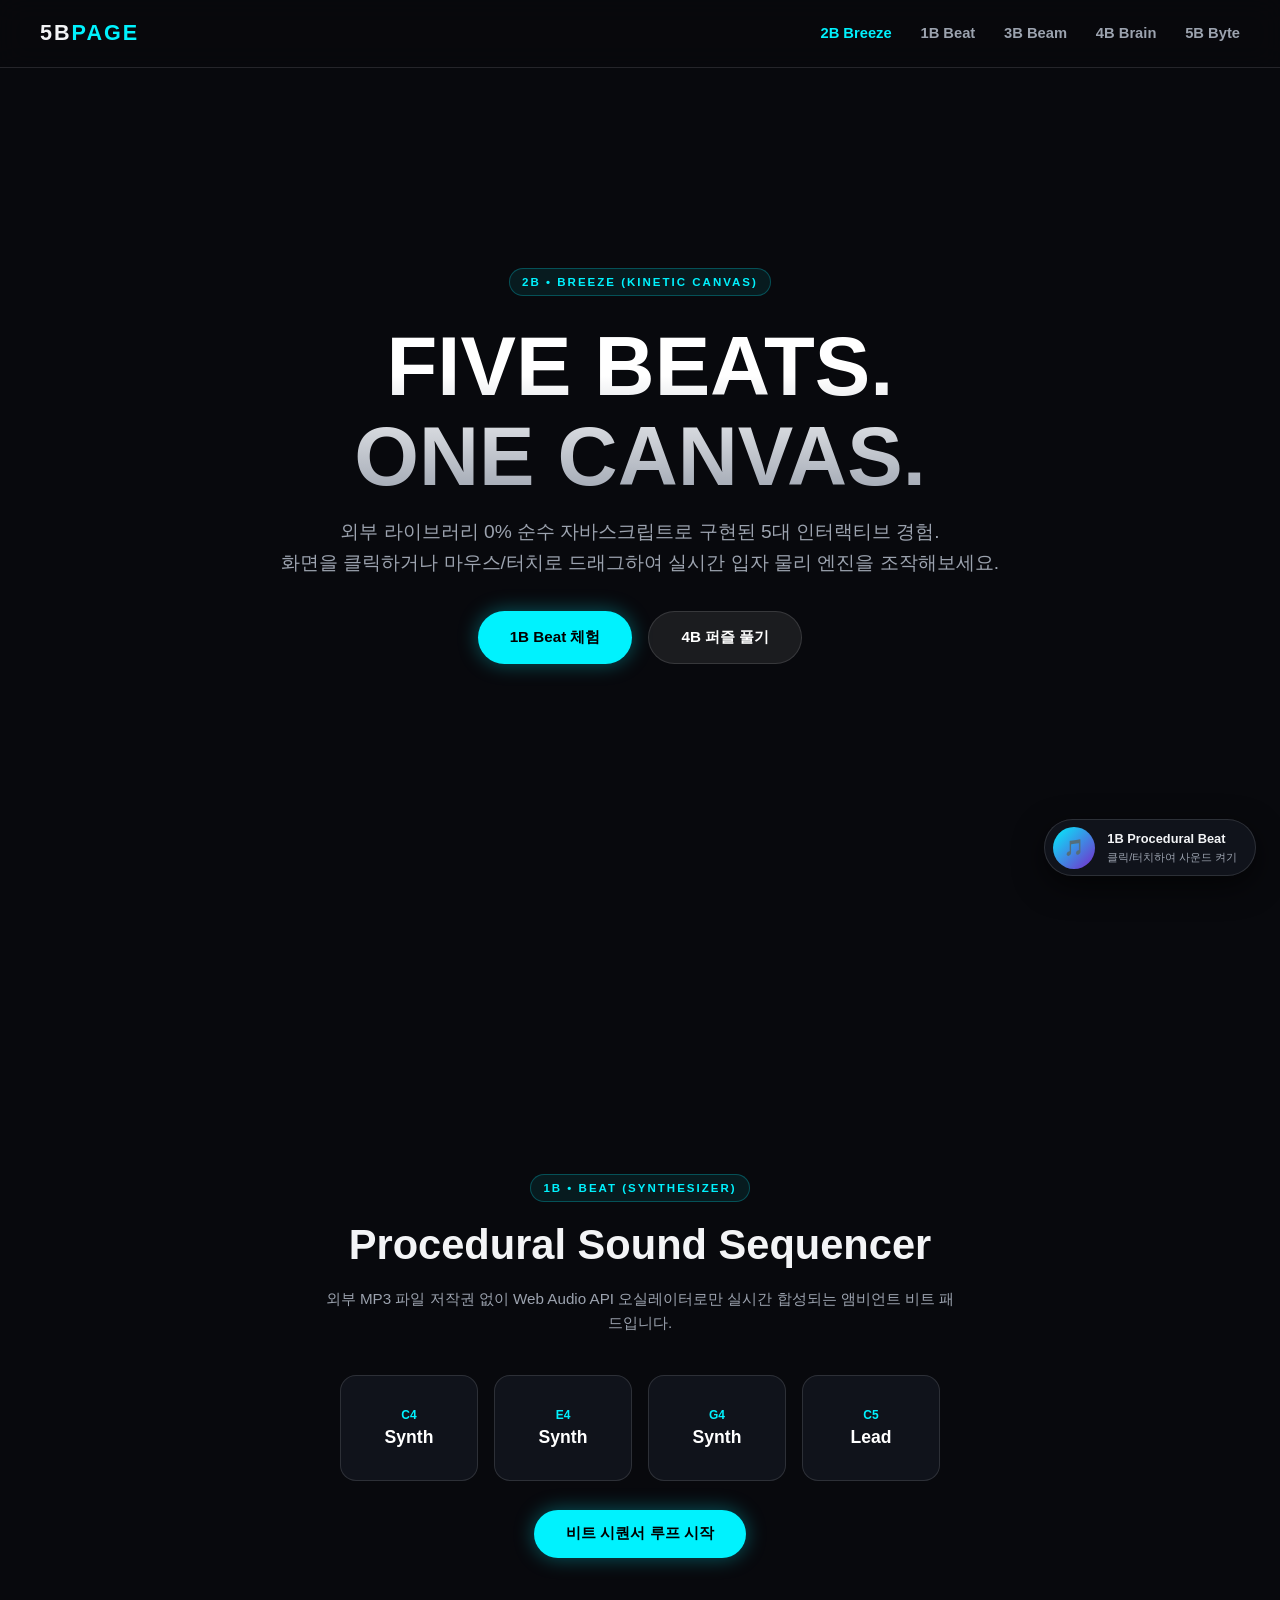
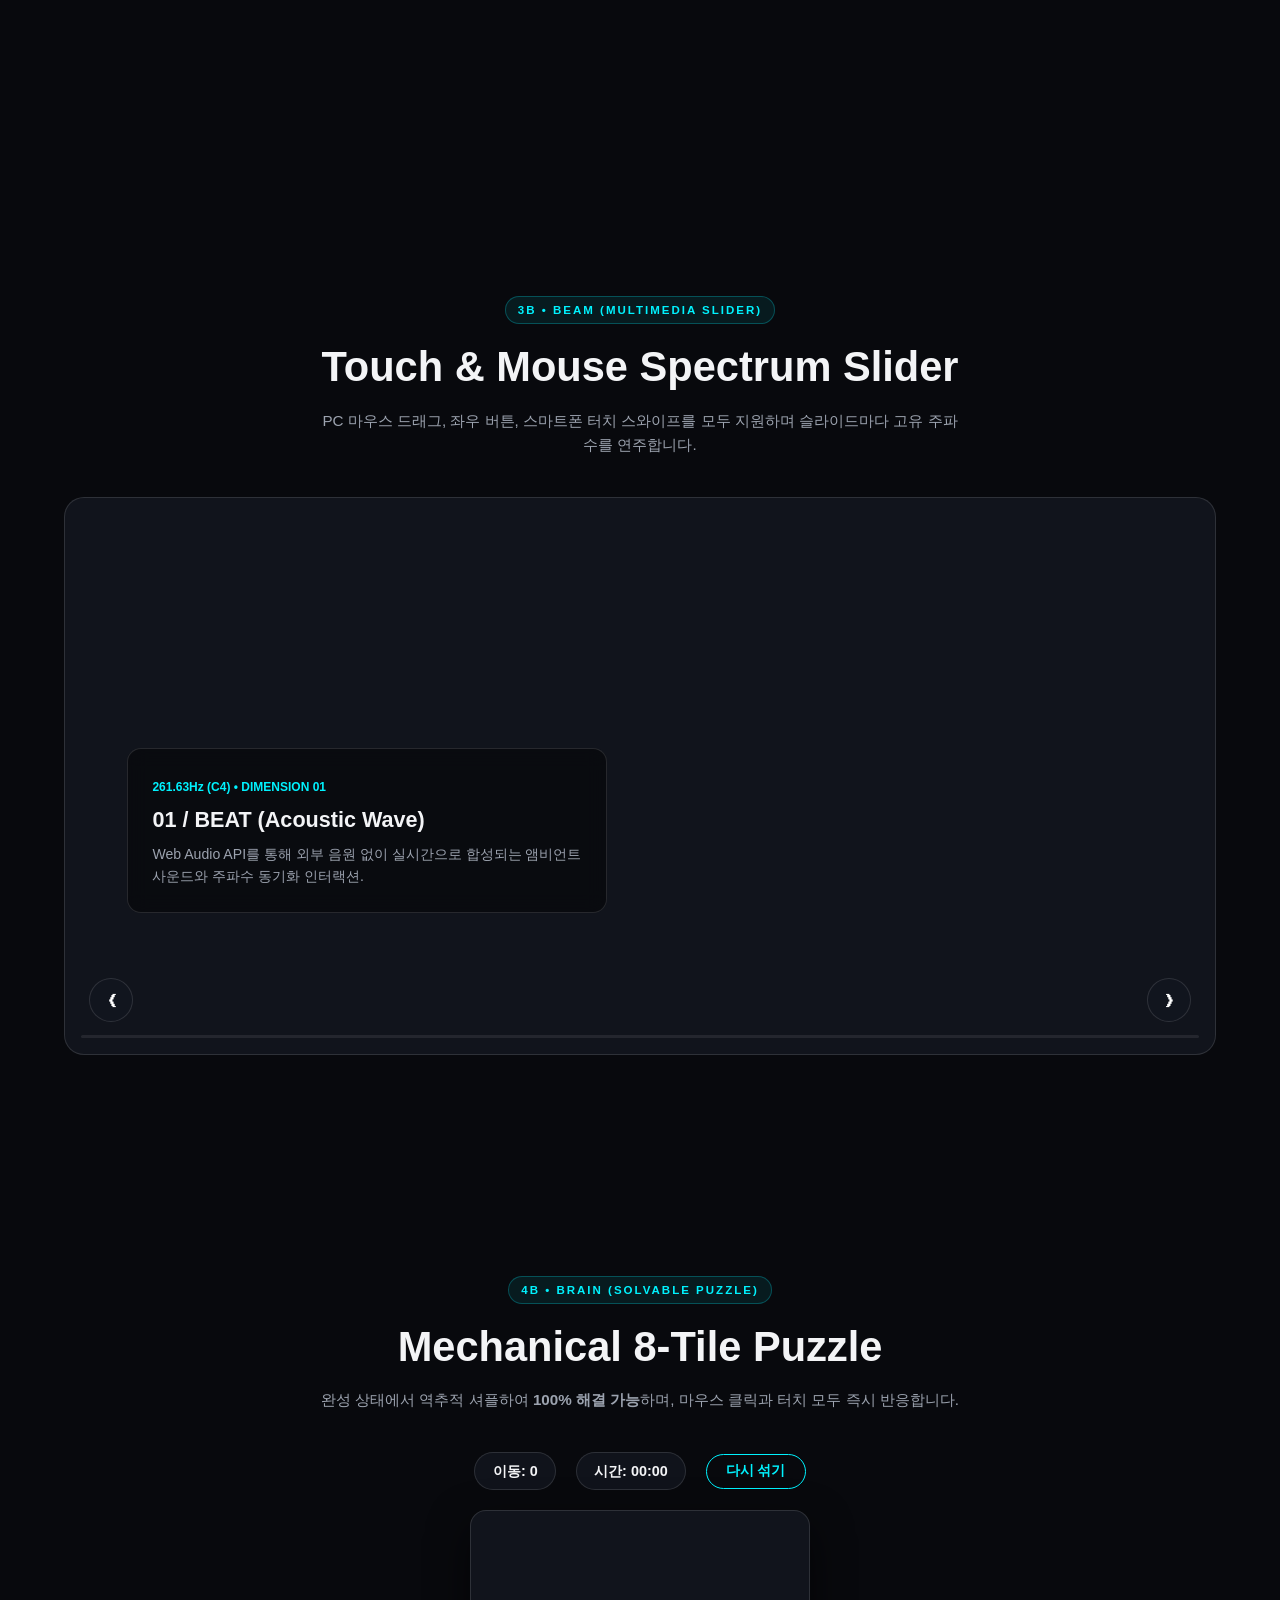
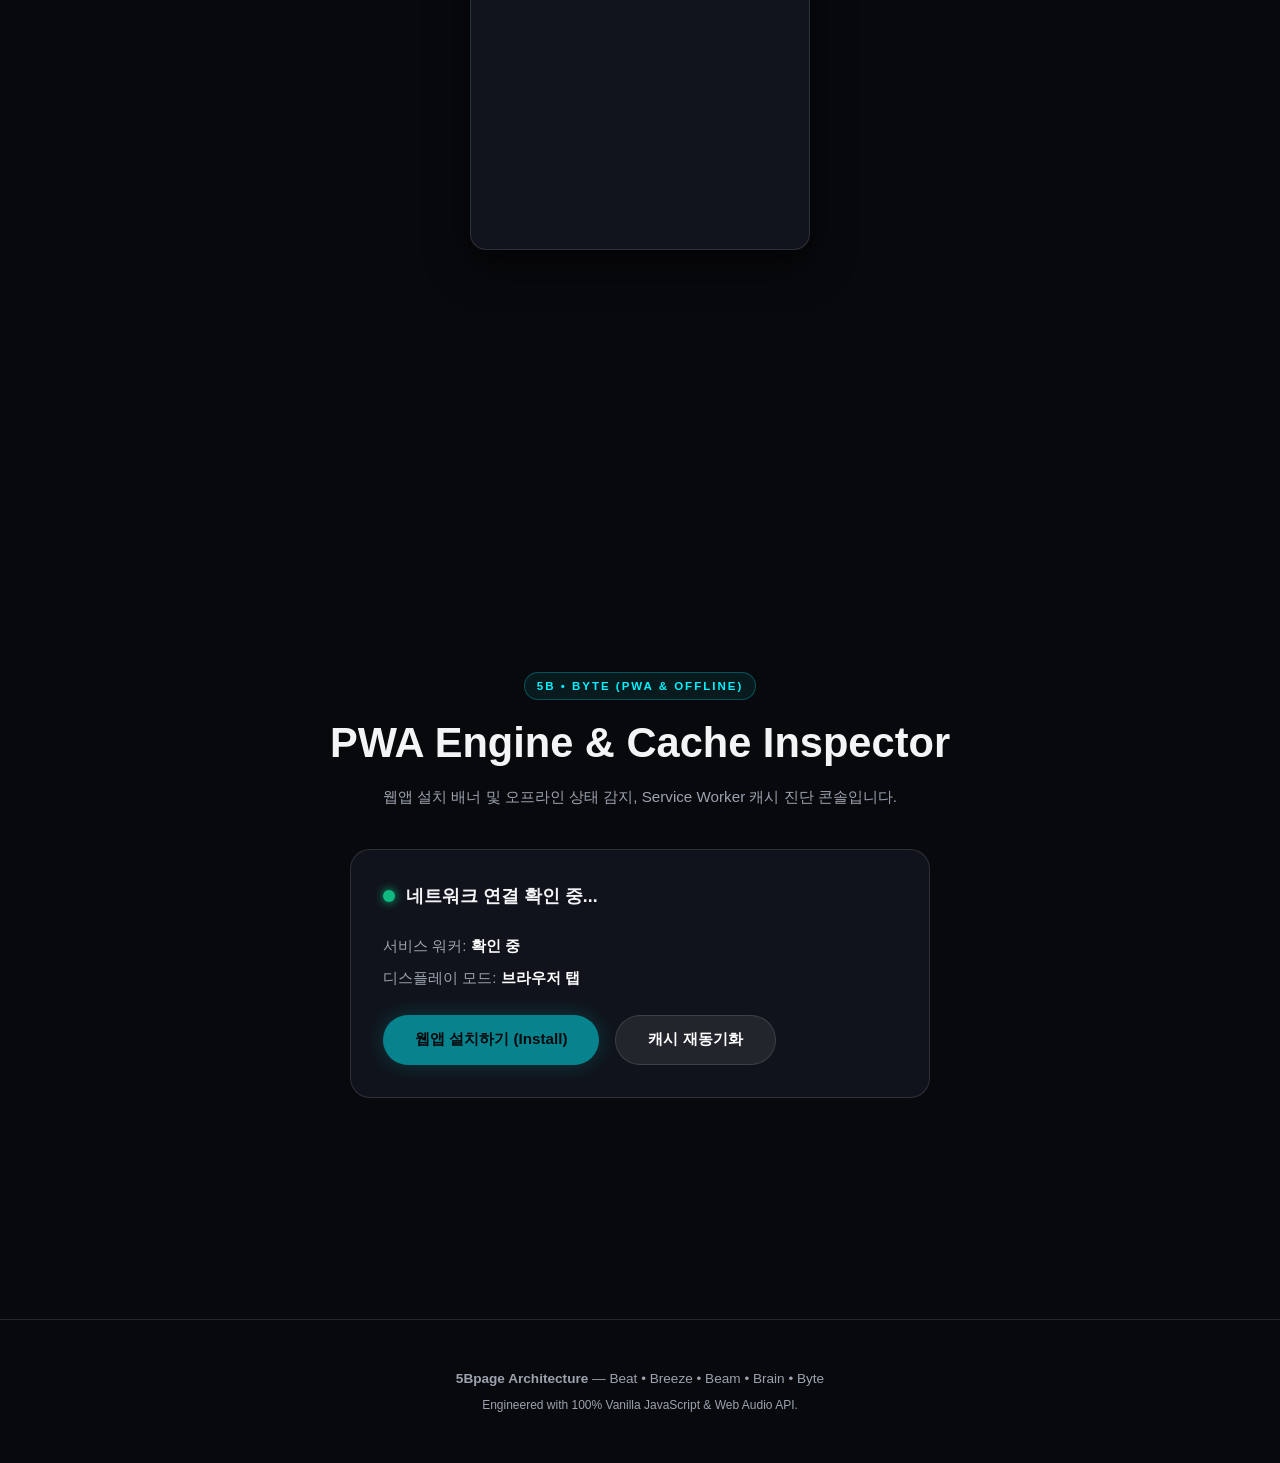
==== commit b7741c69: "Update index.html" ====
--- a/index.html
+++ b/index.html
@@ -10,9 +10,9 @@
   <link rel="stylesheet" href="./css/style.css" />
 </head>
 <body>
-  <!-- Global Procedural Audio Dock -->
-  <aside id="audio-dock" class="audio-dock" aria-label="오디오 제어기">
-    <button id="btn-sound-toggle" class="sound-toggle-btn" type="button" aria-label="사운드 재생/음소거">
+  <!-- 1B Beat Floating Audio Dock -->
+  <aside id="audio-dock" class="audio-dock" aria-label="사운드 제어기">
+    <button id="btn-sound-toggle" class="sound-toggle-btn" type="button" aria-label="사운드 토글">
       <span class="icon-sound">🎵</span>
       <div class="sound-bars">
         <span class="bar"></span><span class="bar"></span><span class="bar"></span><span class="bar"></span>
@@ -35,7 +35,7 @@
         <a href="#sec-brain" class="nav-link">4B Brain</a>
         <a href="#sec-byte" class="nav-link">5B Byte</a>
       </nav>
-      <button class="menu-toggle" id="btn-menu-toggle" type="button" aria-label="메뉴 토글">
+      <button class="menu-toggle" id="btn-menu-toggle" type="button" aria-label="메뉴 열기">
         <span></span><span></span><span></span>
       </button>
     </div>
@@ -46,24 +46,25 @@
     <section id="sec-breeze" class="section hero-section">
       <canvas id="hero-canvas"></canvas>
       <div class="hero-content">
-        <span class="badge">2B • BREEZE (PHYSICS CANVAS)</span>
-        <h1 class="hero-title">KINETIC MOTION<br />CANVAS</h1>
+        <span class="badge">2B • BREEZE (KINETIC CANVAS)</span>
+        <h1 class="hero-title">FIVE BEATS.<br />ONE CANVAS.</h1>
         <p class="hero-desc">
-          화면을 클릭하거나 모바일로 드래그하여 실시간 입자 척력 및 연결망 물리 엔진을 경험하세요.
+          외부 라이브러리 0% 순수 자바스크립트로 구현된 5대 인터랙티브 경험.<br />
+          화면을 클릭하거나 마우스/터치로 드래그하여 실시간 입자 물리 엔진을 조작해보세요.
         </p>
         <div class="hero-actions">
-          <a href="#sec-beat" class="btn-primary">1B Beat 사운드 체험</a>
+          <a href="#sec-beat" class="btn-primary">1B Beat 체험</a>
           <a href="#sec-brain" class="btn-secondary">4B 퍼즐 풀기</a>
         </div>
       </div>
     </section>
 
-    <!-- [1B] Beat: Procedural Audio Synthesizer & Beat Pad -->
+    <!-- [1B] Beat: Procedural Audio Synthesizer -->
     <section id="sec-beat" class="section">
       <div class="section-header">
-        <span class="badge">1B • BEAT (AUDIO SYNTHESIS)</span>
-        <h2>Procedural Sound Synthesizer</h2>
-        <p>외부 음원(MP3) 저작권 없이 Web Audio API 오실레이터만으로 합성된 앰비언트 비트 패드입니다.</p>
+        <span class="badge">1B • BEAT (SYNTHESIZER)</span>
+        <h2>Procedural Sound Sequencer</h2>
+        <p>외부 MP3 파일 저작권 없이 Web Audio API 오실레이터로만 실시간 합성되는 앰비언트 비트 패드입니다.</p>
       </div>
 
       <div class="beat-console">
@@ -74,54 +75,117 @@
           <button class="pad-btn" data-note="523.25" type="button"><span>C5</span>Lead</button>
         </div>
         <div class="beat-controls">
-          <button id="btn-bgm-stream" class="btn-primary" type="button">비트 시퀀서 무한 루프 시작</button>
-        </div>
-      </div>
-    </section>
-
-    <!-- [3B] Beam: Robust Touch/Mouse Synchronized Slider -->
+          <button id="btn-bgm-stream" class="btn-primary" type="button">비트 시퀀서 루프 시작</button>
+        </div>
+      </div>
+    </section>
+
+    <!-- [3B] Beam: 5-Dimension Spectrum Slider (SVG Vector Art) -->
     <section id="sec-beam" class="section">
       <div class="section-header">
         <span class="badge">3B • BEAM (MULTIMEDIA SLIDER)</span>
-        <h2>Cross-Platform Visual Slider</h2>
-        <p>마우스 드래그, 좌우 버튼, 모바일 터치 스와이프를 모두 지원하며 슬라이드마다 음계를 연주합니다.</p>
+        <h2>Touch & Mouse Spectrum Slider</h2>
+        <p>PC 마우스 드래그, 좌우 버튼, 스마트폰 터치 스와이프를 모두 지원하며 슬라이드마다 고유 주파수를 연주합니다.</p>
       </div>
 
       <div class="slider-wrapper" id="main-slider">
         <div class="slider-track" id="slider-track">
+          <!-- Slide 01: Beat -->
+          <article class="slide-item" data-pitch="261.63">
+            <div class="slide-card card-beat">
+              <div class="slide-art">
+                <svg viewBox="0 0 200 200" class="art-svg" aria-hidden="true">
+                  <circle cx="100" cy="100" r="70" class="svg-ring pulse-ring" />
+                  <path d="M40 100 Q 70 40, 100 100 T 160 100" class="svg-wave" />
+                  <path d="M40 100 Q 70 160, 100 100 T 160 100" class="svg-wave wave-sub" />
+                  <circle cx="100" cy="100" r="12" class="svg-core core-red" />
+                </svg>
+              </div>
+              <div class="slide-text">
+                <span class="slide-tag">261.63Hz (C4) • DIMENSION 01</span>
+                <h3>01 / BEAT (Acoustic Wave)</h3>
+                <p>Web Audio API를 통해 외부 음원 없이 실시간으로 합성되는 앰비언트 사운드와 주파수 동기화 인터랙션.</p>
+              </div>
+            </div>
+          </article>
+
+          <!-- Slide 02: Breeze -->
           <article class="slide-item" data-pitch="329.63">
-            <div class="slide-card grad-1">
-              <div class="slide-text">
-                <span class="slide-tag">E4 Tone • Slide 01</span>
-                <h3>Kinetic Drag & Touch</h3>
-                <p>PC 마우스 좌우 드래그 및 스마트폰 제스처에 즉각적으로 반응하는 픽셀 트래커.</p>
-              </div>
-            </div>
-          </article>
+            <div class="slide-card card-breeze">
+              <div class="slide-art">
+                <svg viewBox="0 0 200 200" class="art-svg" aria-hidden="true">
+                  <circle cx="100" cy="100" r="80" class="svg-ring rotate-ring" />
+                  <path d="M30 70 C 80 20, 120 180, 170 130" class="svg-fluid" />
+                  <circle cx="70" cy="80" r="6" class="svg-particle" />
+                  <circle cx="130" cy="120" r="8" class="svg-particle" />
+                  <circle cx="100" cy="150" r="5" class="svg-particle" />
+                </svg>
+              </div>
+              <div class="slide-text">
+                <span class="slide-tag">329.63Hz (E4) • DIMENSION 02</span>
+                <h3>02 / BREEZE (Kinetic Fluid)</h3>
+                <p>마우스 궤적과 터치 제스처에 반응하여 척력을 일으키는 캔버스 2D 입자 물리 시뮬레이션.</p>
+              </div>
+            </div>
+          </article>
+
+          <!-- Slide 03: Beam -->
           <article class="slide-item" data-pitch="392.00">
-            <div class="slide-card grad-2">
-              <div class="slide-text">
-                <span class="slide-tag">G4 Tone • Slide 02</span>
-                <h3>Audio-Visual Frequency</h3>
-                <p>슬라이드가 이동할 때마다 실시간 주파수를 브로드캐스트하여 오디오 피드백을 전달합니다.</p>
-              </div>
-            </div>
-          </article>
+            <div class="slide-card card-beam">
+              <div class="slide-art">
+                <svg viewBox="0 0 200 200" class="art-svg" aria-hidden="true">
+                  <polygon points="100,30 170,160 30,160" class="svg-prism" />
+                  <line x1="20" y1="100" x2="100" y2="100" class="svg-ray" />
+                  <line x1="100" y1="100" x2="180" y2="70" class="svg-spectrum s1" />
+                  <line x1="100" y1="100" x2="180" y2="100" class="svg-spectrum s2" />
+                  <line x1="100" y1="100" x2="180" y2="130" class="svg-spectrum s3" />
+                </svg>
+              </div>
+              <div class="slide-text">
+                <span class="slide-tag">392.00Hz (G4) • DIMENSION 03</span>
+                <h3>03 / BEAM (Optical Slider)</h3>
+                <p>하드웨어 가속(GPU) Transform을 적용하여 드래그 및 스와이프 시 부드러운 60FPS 관성 이동 제공.</p>
+              </div>
+            </div>
+          </article>
+
+          <!-- Slide 04: Brain -->
           <article class="slide-item" data-pitch="440.00">
-            <div class="slide-card grad-3">
-              <div class="slide-text">
-                <span class="slide-tag">A4 Tone • Slide 03</span>
-                <h3>Hardware Accelerated</h3>
-                <p>CSS GPU 가속을 적용하여 리플로우(Reflow) 없는 60FPS 모션을 보장합니다.</p>
-              </div>
-            </div>
-          </article>
+            <div class="slide-card card-brain">
+              <div class="slide-art">
+                <svg viewBox="0 0 200 200" class="art-svg" aria-hidden="true">
+                  <rect x="40" y="40" width="120" height="120" rx="16" class="svg-grid" />
+                  <line x1="80" y1="40" x2="80" y2="160" class="svg-grid-line" />
+                  <line x1="120" y1="40" x2="120" y2="160" class="svg-grid-line" />
+                  <line x1="40" y1="80" x2="160" y2="80" class="svg-grid-line" />
+                  <line x1="40" y1="120" x2="160" y2="120" class="svg-grid-line" />
+                  <circle cx="100" cy="100" r="10" class="svg-core green-core" />
+                </svg>
+              </div>
+              <div class="slide-text">
+                <span class="slide-tag">440.00Hz (A4) • DIMENSION 04</span>
+                <h3>04 / BRAIN (Solvable Logic)</h3>
+                <p>역추적 셔플 알고리즘으로 100% 완성을 보장하는 슬라이딩 퍼즐 엔진과 기계식 햅틱 피드백.</p>
+              </div>
+            </div>
+          </article>
+
+          <!-- Slide 05: Byte -->
           <article class="slide-item" data-pitch="523.25">
-            <div class="slide-card grad-4">
-              <div class="slide-text">
-                <span class="slide-tag">C5 Tone • Slide 04</span>
-                <h3>Zero Third-Party Library</h3>
-                <p>외부 플러그인(Swiper 등) 의존 없이 100% 바닐라 자바스크립트로 구현된 안정적 코어.</p>
+            <div class="slide-card card-byte">
+              <div class="slide-art">
+                <svg viewBox="0 0 200 200" class="art-svg" aria-hidden="true">
+                  <polygon points="100,25 165,62 165,138 100,175 35,138 35,62" class="svg-cube" />
+                  <line x1="100" y1="100" x2="100" y2="25" class="svg-cube-inner" />
+                  <line x1="100" y1="100" x2="165" y2="138" class="svg-cube-inner" />
+                  <line x1="100" y1="100" x2="35" y2="138" class="svg-cube-inner" />
+                  <circle cx="100" cy="100" r="14" class="svg-core cyan-core" />
+                </svg>
+              </div>
+              <div class="slide-text">
+                <span class="slide-tag">523.25Hz (C5) • DIMENSION 05</span>
+                <h3>05 / BYTE (Offline Shell)</h3>
+                <p>Service Worker Cache API 및 PWA 독립 실행을 통해 오프라인 환경에서도 신뢰성 있는 앱 구동.</p>
               </div>
             </div>
           </article>
@@ -136,12 +200,12 @@
       </div>
     </section>
 
-    <!-- [4B] Brain: 100% Solvable 8-Tile Sliding Puzzle -->
+    <!-- [4B] Brain: Solvable 8-Tile Puzzle -->
     <section id="sec-brain" class="section">
       <div class="section-header">
         <span class="badge">4B • BRAIN (SOLVABLE PUZZLE)</span>
         <h2>Mechanical 8-Tile Puzzle</h2>
-        <p>완성 상태에서 역추적 셔플하여 <strong>100% 해결 가능</strong>하며, 마우스 클릭과 터치 모두 즉각 작동합니다.</p>
+        <p>완성 상태에서 역추적 셔플하여 <strong>100% 해결 가능</strong>하며, 마우스 클릭과 터치 모두 즉시 반응합니다.</p>
       </div>
 
       <div class="puzzle-container">
@@ -155,12 +219,12 @@
       </div>
     </section>
 
-    <!-- [5B] Byte: PWA Install & Offline Console -->
+    <!-- [5B] Byte: PWA Engine & Inspector -->
     <section id="sec-byte" class="section">
       <div class="section-header">
-        <span class="badge">5B • BYTE (PWA & OFFLINE ENGINE)</span>
+        <span class="badge">5B • BYTE (PWA & OFFLINE)</span>
         <h2>PWA Engine & Cache Inspector</h2>
-        <p>웹앱 설치 배너 실행 및 오프라인 상태 감지, Service Worker 캐시 진단 콘솔입니다.</p>
+        <p>웹앱 설치 배너 및 오프라인 상태 감지, Service Worker 캐시 진단 콘솔입니다.</p>
       </div>
 
       <div class="pwa-dashboard">
@@ -184,10 +248,9 @@
 
   <footer class="main-footer">
     <p><strong>5Bpage Architecture</strong> — Beat • Breeze • Beam • Brain • Byte</p>
-    <p class="copyright">Engineered with 100% Vanilla JavaScript.</p>
+    <p class="copyright">Engineered with 100% Vanilla JavaScript & Web Audio API.</p>
   </footer>
 
-  <!-- Scripts -->
   <script src="./js/soundCtrl.js"></script>
   <script src="./js/hero.js"></script>
   <script src="./js/slide.js"></script>
--- a/css/style.css
+++ b/css/style.css
@@ -1,20 +1,15 @@
 :root {
-  --bg-primary: #0a0c10;
-  --bg-secondary: #12161f;
+  --bg-primary: #08090d;
+  --bg-secondary: #11141c;
   --bg-card: rgba(18, 22, 31, 0.85);
   --accent-cyan: #00f2fe;
-  --accent-purple: #9b51e0;
-  --accent-rose: #ff4b72;
-  --accent-amber: #f5a623;
-  --accent-green: #2ecc71;
-  --text-main: #f0f6fc;
-  --text-muted: #8b949e;
+  --accent-purple: #7928ca;
+  --accent-green: #10b981;
+  --text-main: #f3f4f6;
+  --text-muted: #9ca3af;
   --border-color: rgba(255, 255, 255, 0.12);
-  --radius-sm: 8px;
-  --radius-md: 14px;
-  --radius-lg: 24px;
-  --ease-spring: cubic-bezier(0.175, 0.885, 0.32, 1.275);
-  --ease-smooth: cubic-bezier(0.16, 1, 0.3, 1);
+  --font-family: -apple-system, BlinkMacSystemFont, "Segoe UI", Roboto, sans-serif;
+  --ease-out: cubic-bezier(0.16, 1, 0.3, 1);
 }
 
 * {
@@ -26,15 +21,14 @@
 
 html {
   scroll-behavior: smooth;
-  font-family: -apple-system, BlinkMacSystemFont, "Segoe UI", Roboto, "Noto Sans KR", sans-serif;
-  background-color: var(--bg-primary);
+  font-family: var(--font-family);
+  background: var(--bg-primary);
   color: var(--text-main);
 }
 
 body {
   overflow-x: hidden;
   line-height: 1.6;
-  touch-action: manipulation;
 }
 
 /* Header */
@@ -44,27 +38,31 @@
   left: 0;
   width: 100%;
   padding: 1rem 1.5rem;
-  background: rgba(10, 12, 16, 0.8);
+  background: rgba(8, 9, 13, 0.88);
   backdrop-filter: blur(14px);
+  -webkit-backdrop-filter: blur(14px);
   border-bottom: 1px solid var(--border-color);
   z-index: 1000;
-  transition: all 0.3s var(--ease-smooth);
-}
+  transition: all 0.3s;
+}
+
 .header-container {
-  max-width: 1100px;
+  max-width: 1200px;
   margin: 0 auto;
   display: flex;
   justify-content: space-between;
   align-items: center;
 }
+
 .logo {
-  font-size: 1.3rem;
+  font-size: 1.35rem;
   font-weight: 900;
   letter-spacing: 2px;
   color: var(--text-main);
   text-decoration: none;
 }
 .logo span { color: var(--accent-cyan); }
+
 .nav-menu {
   display: flex;
   gap: 1.8rem;
@@ -72,61 +70,47 @@
 .nav-link {
   color: var(--text-muted);
   text-decoration: none;
-  font-size: 0.9rem;
+  font-size: 0.92rem;
   font-weight: 600;
-  transition: color 0.25s ease;
-  position: relative;
+  transition: color 0.2s;
 }
 .nav-link:hover, .nav-link.active { color: var(--accent-cyan); }
-.nav-link.active::after {
-  content: '';
-  position: absolute;
-  bottom: -6px;
-  left: 0;
-  width: 100%;
-  height: 2px;
-  background: var(--accent-cyan);
-}
 
 .menu-toggle {
   display: none;
+  flex-direction: column;
+  gap: 5px;
   background: none;
   border: none;
-  width: 30px;
-  height: 22px;
-  flex-direction: column;
-  justify-content: space-between;
   cursor: pointer;
 }
 .menu-toggle span {
-  width: 100%;
+  width: 24px;
   height: 2px;
-  background: var(--text-main);
-  border-radius: 2px;
-  transition: 0.3s;
-}
-
-/* Audio Dock (Mobile optimized) */
+  background: #fff;
+  transition: transform 0.3s;
+}
+
+/* Floating Audio Dock */
 .audio-dock {
   position: fixed;
   bottom: 1.5rem;
   right: 1.5rem;
   background: var(--bg-card);
-  backdrop-filter: blur(16px);
+  backdrop-filter: blur(12px);
   border: 1px solid var(--border-color);
   border-radius: 40px;
-  padding: 0.4rem 1rem 0.4rem 0.4rem;
+  padding: 0.4rem 1.1rem 0.4rem 0.5rem;
   display: flex;
   align-items: center;
   gap: 0.8rem;
   z-index: 999;
   box-shadow: 0 10px 30px rgba(0, 0, 0, 0.6);
-  transition: transform 0.3s var(--ease-spring);
-}
-.audio-dock:hover { transform: translateY(-2px); }
+  cursor: pointer;
+}
 .sound-toggle-btn {
-  width: 44px;
-  height: 44px;
+  width: 42px;
+  height: 42px;
   border-radius: 50%;
   background: linear-gradient(135deg, var(--accent-cyan), var(--accent-purple));
   border: none;
@@ -136,12 +120,12 @@
   justify-content: center;
   align-items: center;
   position: relative;
-  box-shadow: 0 4px 15px rgba(0, 242, 254, 0.3);
+  font-size: 1rem;
 }
 .sound-bars {
   position: absolute;
   display: flex;
-  gap: 3px;
+  gap: 2.5px;
   align-items: flex-end;
   height: 14px;
 }
@@ -149,27 +133,28 @@
   width: 2px;
   height: 3px;
   background: #fff;
-  border-radius: 2px;
-  transition: height 0.2s ease;
-}
-.audio-dock.playing .sound-bars .bar:nth-child(1) { animation: soundWave 0.9s infinite ease-in-out; }
-.audio-dock.playing .sound-bars .bar:nth-child(2) { animation: soundWave 1.3s infinite ease-in-out; }
-.audio-dock.playing .sound-bars .bar:nth-child(3) { animation: soundWave 0.7s infinite ease-in-out; }
-.audio-dock.playing .sound-bars .bar:nth-child(4) { animation: soundWave 1.1s infinite ease-in-out; }
-
-@keyframes soundWave {
+  border-radius: 1px;
+}
+.audio-dock.playing .icon-sound { display: none; }
+.audio-dock:not(.playing) .sound-bars { display: none; }
+.audio-dock.playing .sound-bars .bar:nth-child(1) { animation: wave 0.8s infinite ease-in-out; }
+.audio-dock.playing .sound-bars .bar:nth-child(2) { animation: wave 1.1s infinite ease-in-out 0.2s; }
+.audio-dock.playing .sound-bars .bar:nth-child(3) { animation: wave 0.7s infinite ease-in-out 0.4s; }
+.audio-dock.playing .sound-bars .bar:nth-child(4) { animation: wave 1.0s infinite ease-in-out 0.1s; }
+
+@keyframes wave {
   0%, 100% { height: 3px; }
   50% { height: 14px; }
 }
 .audio-info { display: flex; flex-direction: column; }
-.audio-title { font-size: 0.8rem; font-weight: 700; color: #fff; }
-.audio-status { font-size: 0.7rem; color: var(--accent-cyan); }
+.audio-title { font-size: 0.8rem; font-weight: 700; }
+.audio-status { font-size: 0.68rem; color: var(--text-muted); }
 
 /* Common Sections */
 .section {
   min-height: 100vh;
   padding: 6rem 1.5rem 4rem;
-  max-width: 1100px;
+  max-width: 1200px;
   margin: 0 auto;
   display: flex;
   flex-direction: column;
@@ -181,14 +166,14 @@
 }
 .badge {
   display: inline-block;
-  font-size: 0.75rem;
+  font-size: 0.72rem;
   letter-spacing: 2px;
   font-weight: 700;
   color: var(--accent-cyan);
-  background: rgba(0, 242, 254, 0.1);
+  background: rgba(0, 242, 254, 0.08);
   padding: 4px 12px;
   border-radius: 20px;
-  margin-bottom: 0.8rem;
+  margin-bottom: 0.6rem;
   border: 1px solid rgba(0, 242, 254, 0.25);
 }
 .section-header h2 {
@@ -199,9 +184,11 @@
 .section-header p {
   color: var(--text-muted);
   font-size: 0.95rem;
-}
-
-/* 1. Hero Section */
+  max-width: 640px;
+  margin: 0 auto;
+}
+
+/* 2B Breeze (Hero Canvas) */
 .hero-section {
   position: relative;
   align-items: center;
@@ -213,115 +200,153 @@
   left: 0;
   width: 100%;
   height: 100%;
+  z-index: 1;
   pointer-events: auto;
-  z-index: 1;
 }
 .hero-content {
   position: relative;
   z-index: 2;
-  max-width: 760px;
+  max-width: 820px;
   pointer-events: none;
 }
 .hero-content a, .hero-content button { pointer-events: auto; }
 .hero-title {
-  font-size: clamp(2.4rem, 7vw, 4.8rem);
+  font-size: clamp(2.5rem, 8vw, 5.2rem);
   font-weight: 900;
-  line-height: 1.15;
-  margin-bottom: 1.2rem;
-  background: linear-gradient(180deg, #ffffff 30%, #8b949e 100%);
+  line-height: 1.08;
+  margin: 1rem 0;
+  background: linear-gradient(180deg, #ffffff 30%, #9ca3af 100%);
   -webkit-background-clip: text;
   -webkit-text-fill-color: transparent;
 }
 .hero-desc {
-  font-size: 1.05rem;
+  font-size: clamp(0.95rem, 2.5vw, 1.2rem);
   color: var(--text-muted);
   margin-bottom: 2rem;
 }
-.hero-desc strong { color: var(--text-main); }
-.hero-cta-group {
+.hero-actions {
   display: flex;
   gap: 1rem;
   justify-content: center;
   flex-wrap: wrap;
 }
-.btn-cta, .btn-sub {
-  padding: 0.85rem 1.8rem;
-  font-weight: 700;
-  font-size: 0.95rem;
+.btn-primary, .btn-secondary {
+  padding: 0.85rem 2rem;
+  font-weight: 700;
   border-radius: 30px;
   text-decoration: none;
-  transition: transform 0.2s var(--ease-spring);
-}
-.btn-cta {
+  font-size: 0.95rem;
+  cursor: pointer;
+  border: none;
+  transition: transform 0.2s, box-shadow 0.2s;
+  display: inline-flex;
+  align-items: center;
+  justify-content: center;
+}
+.btn-primary {
   background: var(--accent-cyan);
   color: #000;
-  box-shadow: 0 4px 20px rgba(0, 242, 254, 0.4);
-}
-.btn-sub {
+  box-shadow: 0 0 20px rgba(0, 242, 254, 0.35);
+}
+.btn-secondary {
   background: rgba(255, 255, 255, 0.08);
-  color: var(--text-main);
-  border: 1px solid var(--border-color);
-}
-.btn-cta:hover, .btn-sub:hover { transform: translateY(-3px) scale(1.02); }
-
-/* 2. Slider Section */
+  color: #fff;
+  border: 1px solid var(--border-color);
+}
+.btn-primary:hover:not(:disabled), .btn-secondary:hover { transform: translateY(-2px); }
+.btn-primary:disabled { opacity: 0.5; cursor: not-allowed; }
+
+/* 1B Beat (Synthesizer & Pads) */
+.beat-console {
+  display: flex;
+  flex-direction: column;
+  align-items: center;
+  gap: 1.8rem;
+}
+.beat-pads {
+  display: grid;
+  grid-template-columns: repeat(4, 1fr);
+  gap: 1rem;
+  width: 100%;
+  max-width: 600px;
+}
+.pad-btn {
+  background: var(--bg-card);
+  border: 1px solid var(--border-color);
+  border-radius: 16px;
+  color: #fff;
+  padding: 2rem 1rem;
+  font-size: 1.1rem;
+  font-weight: 700;
+  cursor: pointer;
+  display: flex;
+  flex-direction: column;
+  align-items: center;
+  gap: 0.3rem;
+  transition: all 0.15s;
+}
+.pad-btn span {
+  font-size: 0.75rem;
+  color: var(--accent-cyan);
+}
+.pad-btn:active, .pad-btn.active {
+  transform: scale(0.95);
+  background: rgba(0, 242, 254, 0.25);
+  border-color: var(--accent-cyan);
+}
+
+/* 3B Beam (Slider) */
 .slider-wrapper {
   position: relative;
   overflow: hidden;
-  border-radius: var(--radius-lg);
+  border-radius: 20px;
   background: var(--bg-secondary);
   border: 1px solid var(--border-color);
-  padding: 1.5rem;
+  padding: 1rem;
+  user-select: none;
   touch-action: pan-y;
-}
+  cursor: grab;
+}
+.slider-wrapper.grabbing { cursor: grabbing; }
 .slider-track {
   display: flex;
-  transition: transform 0.5s var(--ease-smooth);
+  transition: transform 0.45s var(--ease-out);
   width: 100%;
 }
 .slide-item {
   flex: 0 0 100%;
+  min-width: 100%;
   padding: 0.4rem;
 }
 .slide-card {
-  min-height: 380px;
-  border-radius: var(--radius-md);
-  position: relative;
+  height: clamp(340px, 48vh, 440px);
+  border-radius: 16px;
+  padding: clamp(1.5rem, 4vw, 2.5rem);
   display: flex;
   align-items: flex-end;
-  padding: 2rem;
-  overflow: hidden;
-}
-.grad-beat { background: radial-gradient(circle at top right, #ff4b72, #1a0815 70%); }
-.grad-bloom { background: radial-gradient(circle at top right, #9b51e0, #0c0818 70%); }
-.grad-blend { background: radial-gradient(circle at top right, #00f2fe, #05141e 70%); }
-.grad-brain { background: radial-gradient(circle at top right, #f5a623, #1c1305 70%); }
-.grad-beyond { background: radial-gradient(circle at top right, #2ecc71, #06190f 70%); }
-
-.slide-content {
-  position: relative;
-  z-index: 2;
-  background: rgba(10, 12, 16, 0.75);
+}
+.grad-1 { background: radial-gradient(circle at 80% 20%, #1e3c72, #0a0c10 80%); }
+.grad-2 { background: radial-gradient(circle at 80% 20%, #8a2387, #0a0c10 80%); }
+.grad-3 { background: radial-gradient(circle at 80% 20%, #00b4db, #0a0c10 80%); }
+.grad-4 { background: radial-gradient(circle at 80% 20%, #7928ca, #0a0c10 80%); }
+.slide-text {
+  background: rgba(8, 9, 13, 0.8);
   backdrop-filter: blur(10px);
   padding: 1.5rem;
-  border-radius: var(--radius-md);
+  border-radius: 14px;
   border: 1px solid var(--border-color);
   max-width: 480px;
 }
-.slide-tag {
-  font-size: 0.75rem;
-  font-weight: 800;
-  letter-spacing: 2px;
-  color: var(--accent-cyan);
-}
-.slide-content h3 { font-size: 1.4rem; margin: 0.3rem 0; }
-.slide-content p { font-size: 0.9rem; color: var(--text-muted); }
+.slide-tag { font-size: 0.75rem; color: var(--accent-cyan); font-weight: 700; }
+.slide-text h3 { font-size: 1.35rem; margin: 0.3rem 0; }
+.slide-text p { font-size: 0.88rem; color: var(--text-muted); }
 
 .slider-nav {
   display: flex;
   justify-content: space-between;
   align-items: center;
   margin-top: 1.2rem;
+  padding: 0 0.5rem;
 }
 .slide-btn {
   background: var(--bg-card);
@@ -332,155 +357,187 @@
   border-radius: 50%;
   cursor: pointer;
   font-size: 1.1rem;
-  display: flex;
-  align-items: center;
-  justify-content: center;
-  transition: background 0.2s;
-}
-.slide-btn:hover { background: rgba(255, 255, 255, 0.2); }
+}
 .slider-indicators { display: flex; gap: 6px; }
 .indicator-dot {
   width: 8px;
   height: 8px;
   border-radius: 50%;
-  background: rgba(255, 255, 255, 0.25);
-  cursor: pointer;
+  background: var(--text-muted);
   transition: all 0.3s;
+  cursor: pointer;
 }
 .indicator-dot.active {
   width: 24px;
-  border-radius: 10px;
+  border-radius: 8px;
   background: var(--accent-cyan);
 }
 .slider-progress-bar {
   height: 3px;
-  background: rgba(255, 255, 255, 0.08);
-  margin-top: 1rem;
+  background: rgba(255,255,255,0.08);
+  margin-top: 0.8rem;
   border-radius: 2px;
   overflow: hidden;
 }
-.progress-fill {
-  height: 100%;
-  width: 0%;
-  background: var(--accent-cyan);
-}
-
-/* 3. Puzzle Section (Fluid & Responsive) */
+.progress-fill { height: 100%; width: 0%; background: var(--accent-cyan); }
+
+/* 4B Brain (Puzzle) */
 .puzzle-container {
   display: flex;
   flex-direction: column;
   align-items: center;
-  width: 100%;
 }
 .puzzle-stats {
   display: flex;
   gap: 1.2rem;
   align-items: center;
   margin-bottom: 1.2rem;
-  font-weight: 600;
-  font-size: 0.95rem;
 }
 .stat-box {
-  background: var(--bg-secondary);
-  padding: 6px 14px;
-  border-radius: var(--radius-sm);
-  border: 1px solid var(--border-color);
-}
-.stat-box .highlight { color: var(--accent-cyan); font-weight: 800; }
+  background: var(--bg-card);
+  border: 1px solid var(--border-color);
+  padding: 0.4rem 1.1rem;
+  border-radius: 20px;
+  font-weight: 700;
+  font-size: 0.9rem;
+}
 .btn-reset {
-  padding: 6px 16px;
+  padding: 0.45rem 1.2rem;
   background: transparent;
-  color: var(--accent-amber);
-  border: 1px solid var(--accent-amber);
+  color: var(--accent-cyan);
+  border: 1px solid var(--accent-cyan);
   border-radius: 20px;
   cursor: pointer;
   font-weight: 700;
   font-size: 0.85rem;
-  transition: all 0.2s;
-}
-.btn-reset:hover {
-  background: var(--accent-amber);
-  color: #000;
-}
-
+}
+.btn-reset:hover { background: var(--accent-cyan); color: #000; }
 .puzzle-board {
+  width: min(88vw, 340px);
+  height: min(88vw, 340px);
   display: grid;
   grid-template-columns: repeat(3, 1fr);
   grid-template-rows: repeat(3, 1fr);
   gap: 8px;
-  width: min(90vw, 340px);
-  height: min(90vw, 340px);
   background: var(--bg-secondary);
   padding: 10px;
-  border-radius: var(--radius-lg);
-  border: 1px solid var(--border-color);
-  box-shadow: 0 15px 40px rgba(0, 0, 0, 0.6);
+  border-radius: 16px;
+  border: 1px solid var(--border-color);
+  box-shadow: 0 16px 40px rgba(0, 0, 0, 0.6);
   touch-action: manipulation;
 }
 .puzzle-tile {
   display: flex;
   align-items: center;
   justify-content: center;
-  font-size: 1.8rem;
+  font-size: clamp(1.4rem, 5vw, 1.8rem);
   font-weight: 800;
   color: #fff;
-  background: linear-gradient(135deg, rgba(255,255,255,0.08), rgba(255,255,255,0.02));
+  background: linear-gradient(135deg, rgba(255, 255, 255, 0.1), rgba(255, 255, 255, 0.03));
   border: 1px solid rgba(255, 255, 255, 0.15);
-  border-radius: var(--radius-md);
+  border-radius: 10px;
   cursor: pointer;
   user-select: none;
-  transition: transform 0.12s var(--ease-spring), background 0.2s ease, border-color 0.2s;
-}
-.puzzle-tile:active {
-  transform: scale(0.94);
-  background: rgba(0, 242, 254, 0.2);
+  transition: transform 0.1s, background 0.15s;
+}
+.puzzle-tile:hover {
+  background: rgba(0, 242, 254, 0.15);
   border-color: var(--accent-cyan);
 }
+.puzzle-tile:active { transform: scale(0.95); }
 .puzzle-tile.empty {
   background: transparent;
-  border: none;
+  border: 1px dashed rgba(255, 255, 255, 0.06);
   cursor: default;
 }
 .puzzle-message {
   margin-top: 1.2rem;
-  font-size: 1.1rem;
-  font-weight: 800;
+  font-size: 1.05rem;
+  font-weight: 700;
   color: var(--accent-green);
   min-height: 1.6rem;
   text-align: center;
 }
 
+/* 5B Byte (PWA Dashboard) */
+.pwa-dashboard {
+  max-width: 580px;
+  width: 100%;
+  margin: 0 auto;
+}
+.pwa-status-card {
+  background: var(--bg-card);
+  border: 1px solid var(--border-color);
+  border-radius: 20px;
+  padding: 2rem;
+  display: flex;
+  flex-direction: column;
+  gap: 1.5rem;
+}
+.status-indicator {
+  display: flex;
+  align-items: center;
+  gap: 0.7rem;
+  font-size: 1.1rem;
+  font-weight: 700;
+}
+.status-dot {
+  width: 12px;
+  height: 12px;
+  border-radius: 50%;
+  background: var(--accent-green);
+  box-shadow: 0 0 10px var(--accent-green);
+}
+.status-dot.offline {
+  background: #ef4444;
+  box-shadow: 0 0 10px #ef4444;
+}
+.pwa-meta {
+  display: flex;
+  flex-direction: column;
+  gap: 0.5rem;
+  font-size: 0.95rem;
+  color: var(--text-muted);
+}
+.pwa-meta strong { color: #fff; }
+.pwa-actions {
+  display: flex;
+  gap: 1rem;
+  flex-wrap: wrap;
+}
+
 /* Footer */
 .main-footer {
   text-align: center;
-  padding: 2.5rem 1rem;
+  padding: 3rem 1.5rem;
   border-top: 1px solid var(--border-color);
   color: var(--text-muted);
   font-size: 0.85rem;
 }
-
-/* Mobile Responsive */
+.main-footer .copyright { margin-top: 0.4rem; font-size: 0.75rem; }
+
+/* Mobile */
 @media (max-width: 768px) {
+  .menu-toggle { display: flex; }
   .nav-menu {
-    position: fixed;
-    top: 60px;
-    right: -100%;
-    width: 220px;
-    height: calc(100vh - 60px);
-    background: var(--bg-secondary);
-    border-left: 1px solid var(--border-color);
+    position: absolute;
+    top: 100%;
+    left: 0;
+    width: 100%;
+    background: rgba(8, 9, 13, 0.96);
+    backdrop-filter: blur(20px);
+    border-bottom: 1px solid var(--border-color);
     flex-direction: column;
-    padding: 2rem 1.5rem;
-    gap: 1.5rem;
-    transition: right 0.3s ease;
+    padding: 1.5rem;
+    gap: 1.2rem;
+    transform: translateY(-120%);
+    transition: transform 0.3s var(--ease-out);
+    pointer-events: none;
   }
-  .nav-menu.open { right: 0; }
-  .menu-toggle { display: flex; }
-  .section { padding: 5rem 1rem 3rem; }
-  .slide-card { min-height: 320px; padding: 1.2rem; }
-  .audio-dock {
-    bottom: 1rem;
-    right: 1rem;
-    padding: 0.3rem 0.8rem 0.3rem 0.3rem;
+  .nav-menu.open {
+    transform: translateY(0);
+    pointer-events: auto;
   }
-}
+  .beat-pads { grid-template-columns: repeat(2, 1fr); }
+  .audio-dock { bottom: 1rem; right: 1rem; }
+}
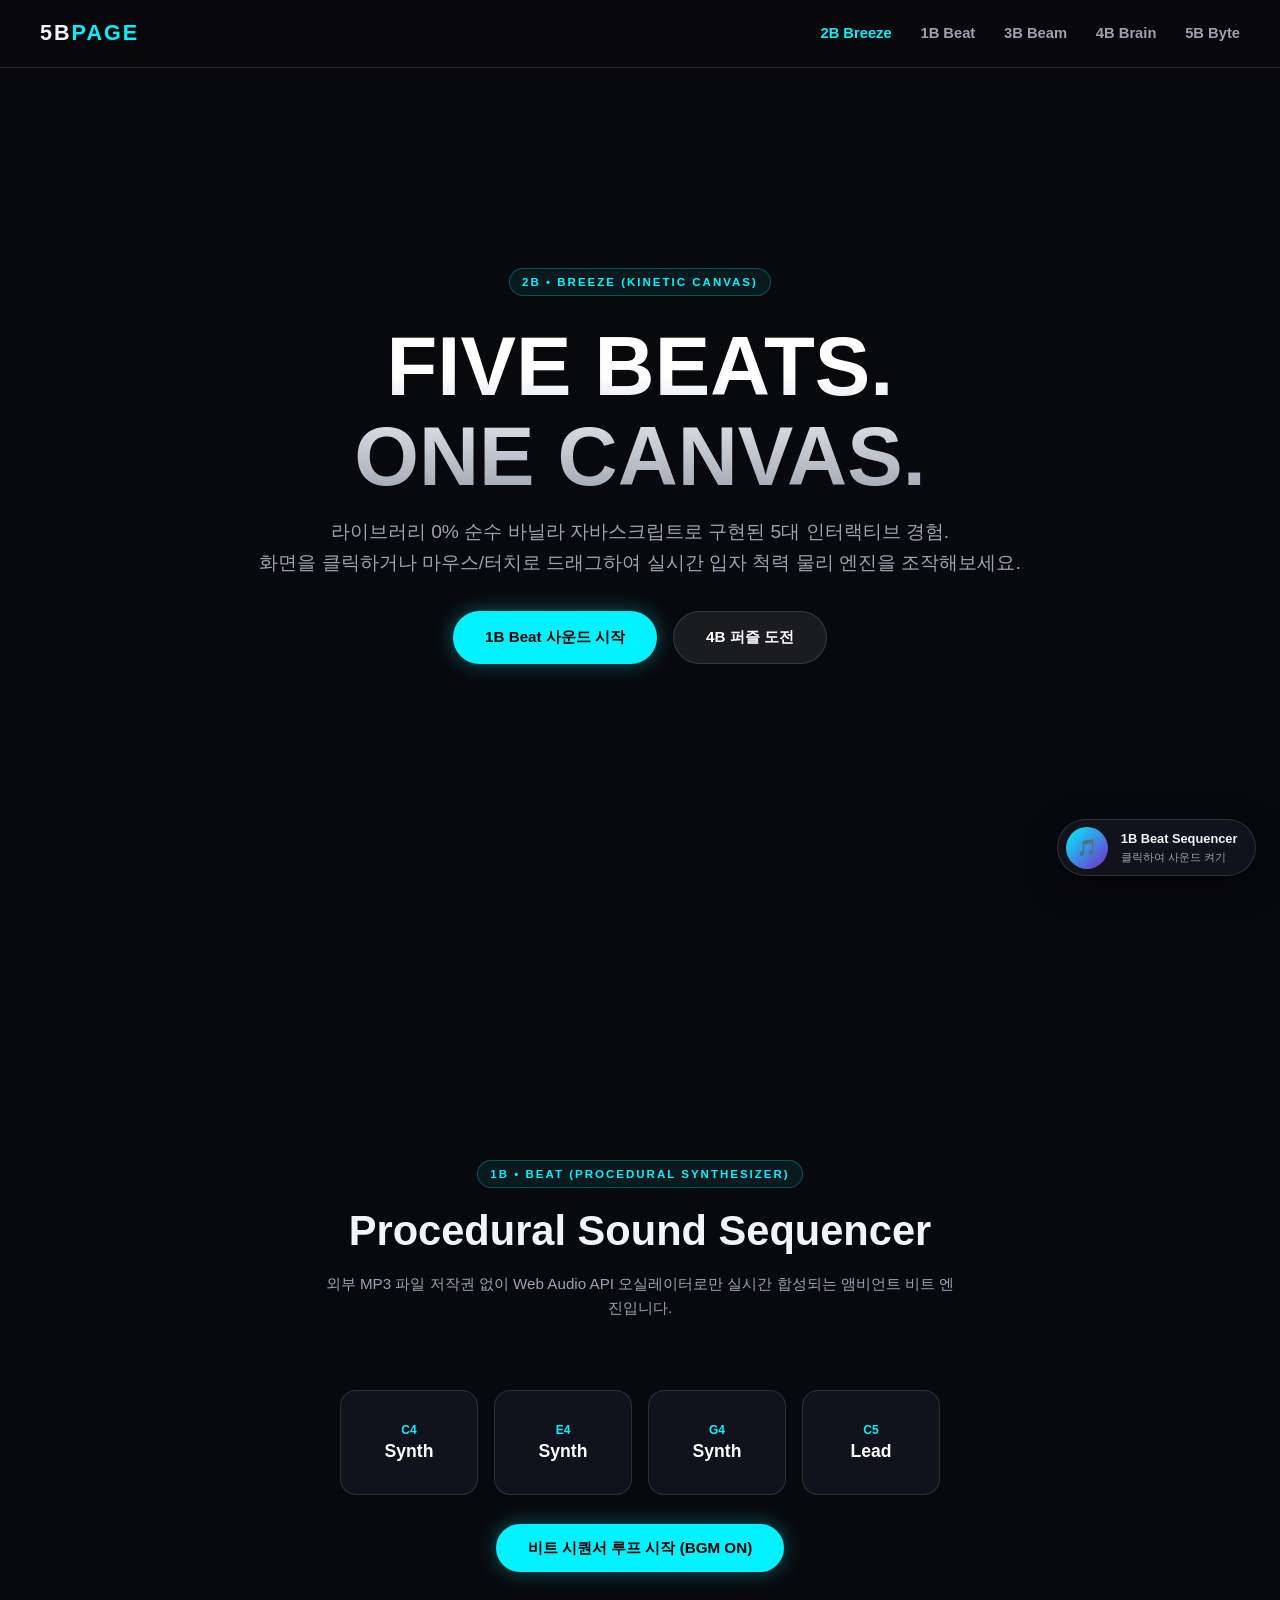
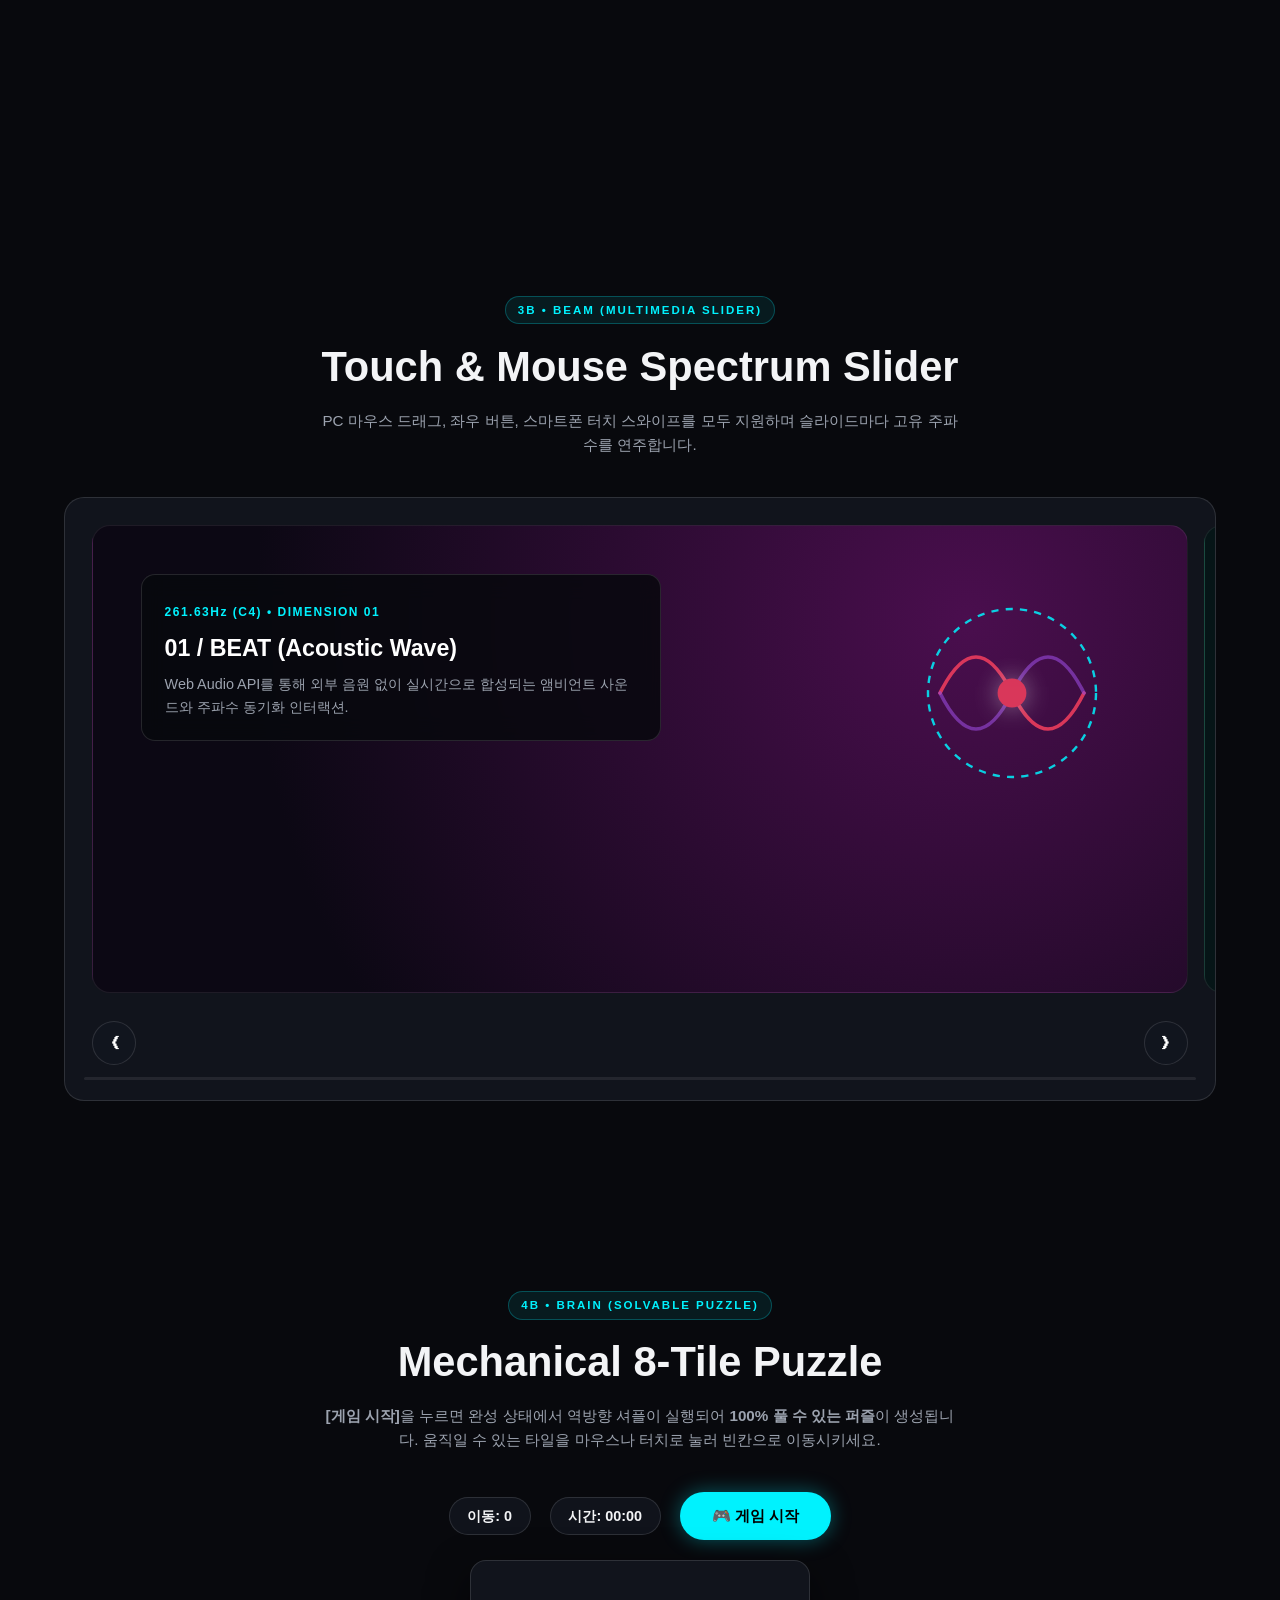
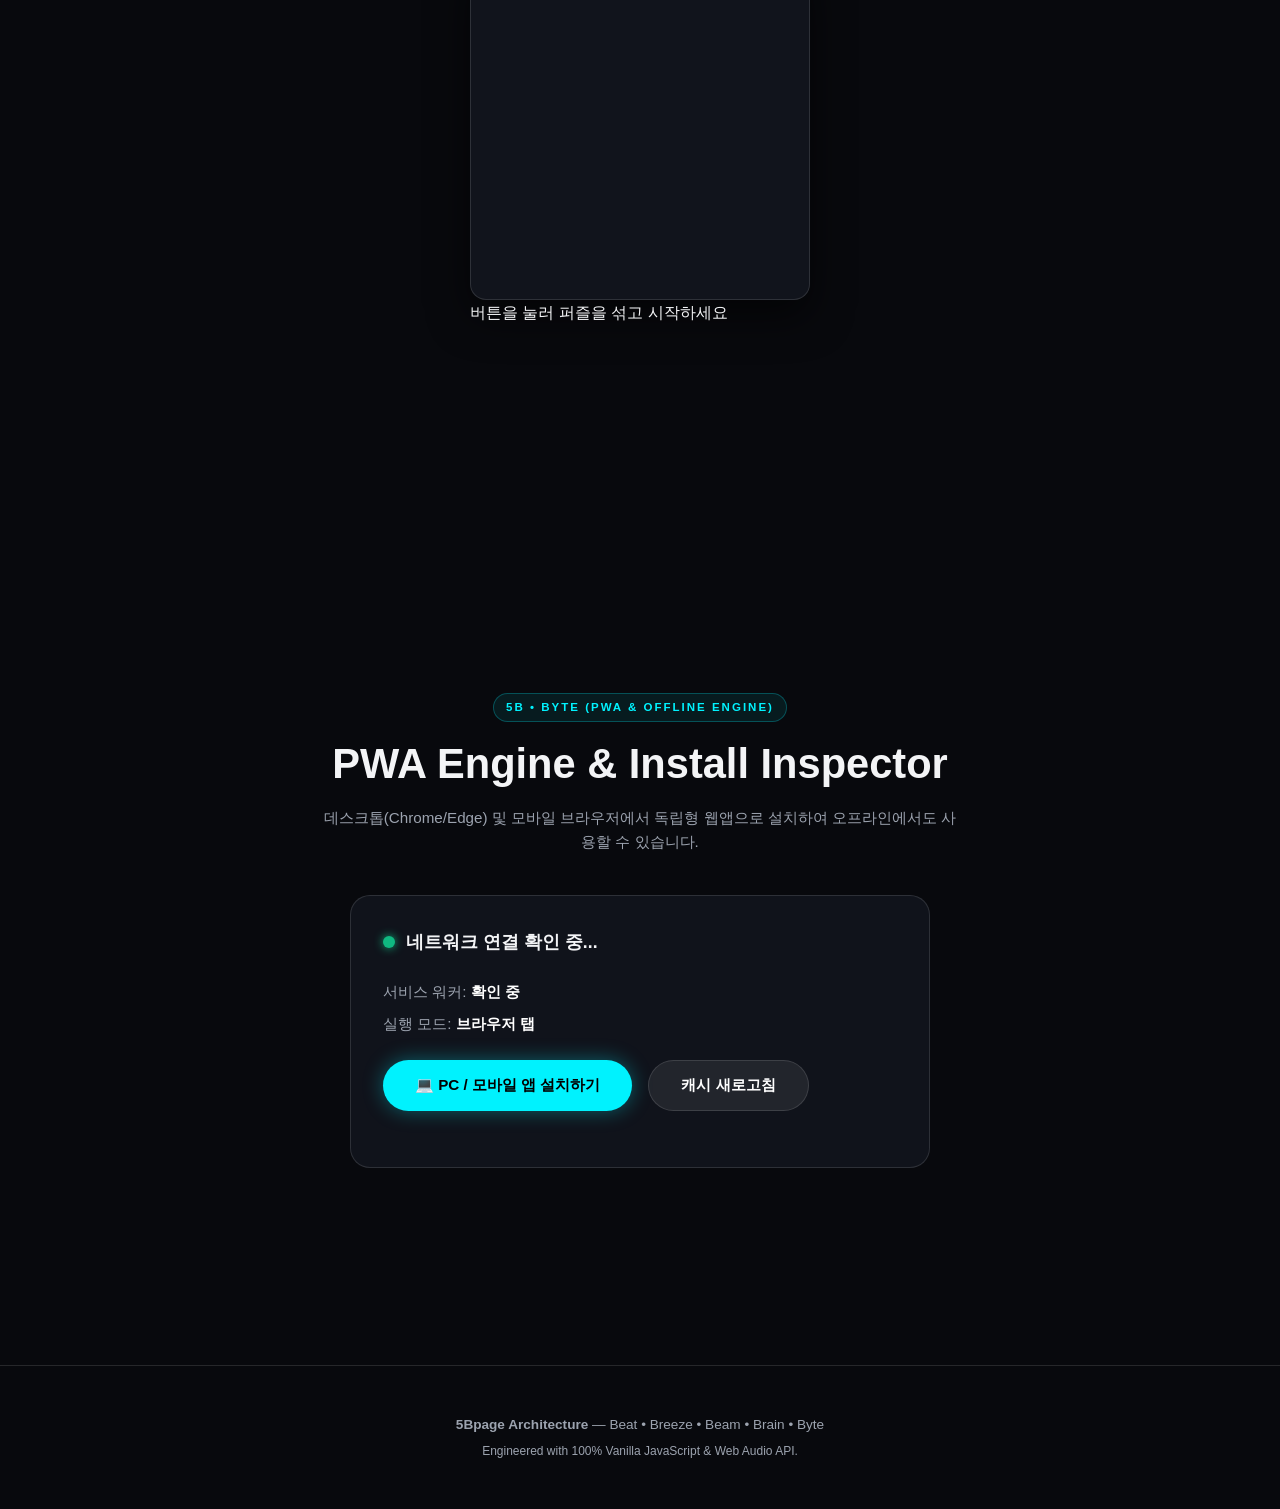
==== commit 393bd5dd: "Update index.html" ====
--- a/index.html
+++ b/index.html
@@ -10,17 +10,17 @@
   <link rel="stylesheet" href="./css/style.css" />
 </head>
 <body>
-  <!-- 1B Beat Floating Audio Dock -->
-  <aside id="audio-dock" class="audio-dock" aria-label="사운드 제어기">
-    <button id="btn-sound-toggle" class="sound-toggle-btn" type="button" aria-label="사운드 토글">
+  <!-- [1B Beat] Global Audio Visualizer Dock -->
+  <aside id="audio-dock" class="audio-dock" aria-label="오디오 신디사이저 제어기">
+    <div class="sound-toggle-btn" id="btn-sound-toggle">
       <span class="icon-sound">🎵</span>
       <div class="sound-bars">
-        <span class="bar"></span><span class="bar"></span><span class="bar"></span><span class="bar"></span>
-      </div>
-    </button>
+        <span class="bar"></span><span class="bar"></span><span class="bar"></span><span class="bar"></span><span class="bar"></span>
+      </div>
+    </div>
     <div class="audio-info">
-      <span class="audio-title">1B Procedural Beat</span>
-      <span class="audio-status" id="audio-status-text">클릭/터치하여 사운드 켜기</span>
+      <span class="audio-title">1B Beat Sequencer</span>
+      <span class="audio-status" id="audio-status-text">클릭하여 사운드 켜기</span>
     </div>
   </aside>
 
@@ -49,12 +49,12 @@
         <span class="badge">2B • BREEZE (KINETIC CANVAS)</span>
         <h1 class="hero-title">FIVE BEATS.<br />ONE CANVAS.</h1>
         <p class="hero-desc">
-          외부 라이브러리 0% 순수 자바스크립트로 구현된 5대 인터랙티브 경험.<br />
-          화면을 클릭하거나 마우스/터치로 드래그하여 실시간 입자 물리 엔진을 조작해보세요.
+          라이브러리 0% 순수 바닐라 자바스크립트로 구현된 5대 인터랙티브 경험.<br />
+          화면을 클릭하거나 마우스/터치로 드래그하여 실시간 입자 척력 물리 엔진을 조작해보세요.
         </p>
         <div class="hero-actions">
-          <a href="#sec-beat" class="btn-primary">1B Beat 체험</a>
-          <a href="#sec-brain" class="btn-secondary">4B 퍼즐 풀기</a>
+          <a href="#sec-beat" class="btn-primary">1B Beat 사운드 시작</a>
+          <a href="#sec-brain" class="btn-secondary">4B 퍼즐 도전</a>
         </div>
       </div>
     </section>
@@ -62,12 +62,19 @@
     <!-- [1B] Beat: Procedural Audio Synthesizer -->
     <section id="sec-beat" class="section">
       <div class="section-header">
-        <span class="badge">1B • BEAT (SYNTHESIZER)</span>
+        <span class="badge">1B • BEAT (PROCEDURAL SYNTHESIZER)</span>
         <h2>Procedural Sound Sequencer</h2>
-        <p>외부 MP3 파일 저작권 없이 Web Audio API 오실레이터로만 실시간 합성되는 앰비언트 비트 패드입니다.</p>
+        <p>외부 MP3 파일 저작권 없이 Web Audio API 오실레이터로만 실시간 합성되는 앰비언트 비트 엔진입니다.</p>
       </div>
 
       <div class="beat-console">
+        <!-- Live Audio Equalizer Wave Animation Display -->
+        <div class="eq-display" id="eq-display">
+          <div class="eq-bar"></div><div class="eq-bar"></div><div class="eq-bar"></div>
+          <div class="eq-bar"></div><div class="eq-bar"></div><div class="eq-bar"></div>
+          <div class="eq-bar"></div><div class="eq-bar"></div>
+        </div>
+
         <div class="beat-pads">
           <button class="pad-btn" data-note="261.63" type="button"><span>C4</span>Synth</button>
           <button class="pad-btn" data-note="329.63" type="button"><span>E4</span>Synth</button>
@@ -75,7 +82,7 @@
           <button class="pad-btn" data-note="523.25" type="button"><span>C5</span>Lead</button>
         </div>
         <div class="beat-controls">
-          <button id="btn-bgm-stream" class="btn-primary" type="button">비트 시퀀서 루프 시작</button>
+          <button id="btn-bgm-stream" class="btn-primary pulse-btn" type="button">비트 시퀀서 루프 시작 (BGM ON)</button>
         </div>
       </div>
     </section>
@@ -200,31 +207,36 @@
       </div>
     </section>
 
-    <!-- [4B] Brain: Solvable 8-Tile Puzzle -->
+    <!-- [4B] Brain: Solvable 8-Tile Puzzle with Start Game Lifecycle -->
     <section id="sec-brain" class="section">
       <div class="section-header">
         <span class="badge">4B • BRAIN (SOLVABLE PUZZLE)</span>
         <h2>Mechanical 8-Tile Puzzle</h2>
-        <p>완성 상태에서 역추적 셔플하여 <strong>100% 해결 가능</strong>하며, 마우스 클릭과 터치 모두 즉시 반응합니다.</p>
+        <p><strong>[게임 시작]</strong>을 누르면 완성 상태에서 역방향 셔플이 실행되어 <strong>100% 풀 수 있는 퍼즐</strong>이 생성됩니다. 움직일 수 있는 타일을 마우스나 터치로 눌러 빈칸으로 이동시키세요.</p>
       </div>
 
       <div class="puzzle-container">
         <div class="puzzle-stats">
           <div class="stat-box">이동: <span id="puzzle-moves">0</span></div>
           <div class="stat-box">시간: <span id="puzzle-timer">00:00</span></div>
-          <button id="btn-puzzle-reset" class="btn-reset" type="button">다시 섞기</button>
-        </div>
-        <div id="puzzle-board" class="puzzle-board"></div>
+          <button id="btn-puzzle-start" class="btn-primary" type="button">🎮 게임 시작</button>
+        </div>
+        <div class="puzzle-board-wrapper">
+          <div id="puzzle-board" class="puzzle-board"></div>
+          <div id="puzzle-overlay" class="puzzle-overlay">
+            <p>버튼을 눌러 퍼즐을 섞고 시작하세요</p>
+          </div>
+        </div>
         <div id="puzzle-message" class="puzzle-message"></div>
       </div>
     </section>
 
-    <!-- [5B] Byte: PWA Engine & Inspector -->
+    <!-- [5B] Byte: PWA Engine & Desktop/Mobile Install Inspector -->
     <section id="sec-byte" class="section">
       <div class="section-header">
-        <span class="badge">5B • BYTE (PWA & OFFLINE)</span>
-        <h2>PWA Engine & Cache Inspector</h2>
-        <p>웹앱 설치 배너 및 오프라인 상태 감지, Service Worker 캐시 진단 콘솔입니다.</p>
+        <span class="badge">5B • BYTE (PWA & OFFLINE ENGINE)</span>
+        <h2>PWA Engine & Install Inspector</h2>
+        <p>데스크톱(Chrome/Edge) 및 모바일 브라우저에서 독립형 웹앱으로 설치하여 오프라인에서도 사용할 수 있습니다.</p>
       </div>
 
       <div class="pwa-dashboard">
@@ -235,12 +247,13 @@
           </div>
           <div class="pwa-meta">
             <div>서비스 워커: <strong id="sw-status">확인 중</strong></div>
-            <div>디스플레이 모드: <strong id="display-mode">브라우저 탭</strong></div>
+            <div>실행 모드: <strong id="display-mode">브라우저 탭</strong></div>
           </div>
           <div class="pwa-actions">
-            <button id="btn-pwa-install" class="btn-primary" type="button" disabled>웹앱 설치하기 (Install)</button>
-            <button id="btn-clear-cache" class="btn-secondary" type="button">캐시 재동기화</button>
-          </div>
+            <button id="btn-pwa-install" class="btn-primary" type="button">💻 PC / 모바일 앱 설치하기</button>
+            <button id="btn-clear-cache" class="btn-secondary" type="button">캐시 새로고침</button>
+          </div>
+          <div id="install-guide" class="install-guide"></div>
         </div>
       </div>
     </section>
--- a/css/style.css
+++ b/css/style.css
@@ -150,7 +150,7 @@
 .audio-title { font-size: 0.8rem; font-weight: 700; }
 .audio-status { font-size: 0.68rem; color: var(--text-muted); }
 
-/* Common Sections */
+/* Sections Common */
 .section {
   min-height: 100vh;
   padding: 6rem 1.5rem 4rem;
@@ -256,7 +256,7 @@
 .btn-primary:hover:not(:disabled), .btn-secondary:hover { transform: translateY(-2px); }
 .btn-primary:disabled { opacity: 0.5; cursor: not-allowed; }
 
-/* 1B Beat (Synthesizer & Pads) */
+/* 1B Beat (Synth Console) */
 .beat-console {
   display: flex;
   flex-direction: column;
@@ -285,24 +285,21 @@
   gap: 0.3rem;
   transition: all 0.15s;
 }
-.pad-btn span {
-  font-size: 0.75rem;
-  color: var(--accent-cyan);
-}
+.pad-btn span { font-size: 0.75rem; color: var(--accent-cyan); }
 .pad-btn:active, .pad-btn.active {
   transform: scale(0.95);
   background: rgba(0, 242, 254, 0.25);
   border-color: var(--accent-cyan);
 }
 
-/* 3B Beam (Slider) */
+/* 3B Beam (Slider with Procedural Vector Art) */
 .slider-wrapper {
   position: relative;
   overflow: hidden;
   border-radius: 20px;
   background: var(--bg-secondary);
   border: 1px solid var(--border-color);
-  padding: 1rem;
+  padding: 1.2rem;
   user-select: none;
   touch-action: pan-y;
   cursor: grab;
@@ -310,36 +307,91 @@
 .slider-wrapper.grabbing { cursor: grabbing; }
 .slider-track {
   display: flex;
-  transition: transform 0.45s var(--ease-out);
+  transition: transform 0.5s var(--ease-out);
   width: 100%;
 }
 .slide-item {
   flex: 0 0 100%;
   min-width: 100%;
-  padding: 0.4rem;
+  padding: 0.5rem;
 }
 .slide-card {
-  height: clamp(340px, 48vh, 440px);
-  border-radius: 16px;
-  padding: clamp(1.5rem, 4vw, 2.5rem);
-  display: flex;
-  align-items: flex-end;
-}
-.grad-1 { background: radial-gradient(circle at 80% 20%, #1e3c72, #0a0c10 80%); }
-.grad-2 { background: radial-gradient(circle at 80% 20%, #8a2387, #0a0c10 80%); }
-.grad-3 { background: radial-gradient(circle at 80% 20%, #00b4db, #0a0c10 80%); }
-.grad-4 { background: radial-gradient(circle at 80% 20%, #7928ca, #0a0c10 80%); }
+  min-height: clamp(380px, 52vh, 480px);
+  border-radius: 18px;
+  padding: clamp(1.5rem, 4vw, 3rem);
+  display: flex;
+  flex-direction: column;
+  justify-content: space-between;
+  position: relative;
+  overflow: hidden;
+  border: 1px solid rgba(255, 255, 255, 0.08);
+}
+
+.card-beat { background: radial-gradient(circle at 80% 20%, #4a0e4e, #0c0814 75%); }
+.card-breeze { background: radial-gradient(circle at 80% 20%, #064e3b, #061517 75%); }
+.card-beam { background: radial-gradient(circle at 80% 20%, #7c2d12, #140b08 75%); }
+.card-brain { background: radial-gradient(circle at 80% 20%, #1e1b4b, #090a16 75%); }
+.card-byte { background: radial-gradient(circle at 80% 20%, #0369a1, #08121c 75%); }
+
+.slide-art {
+  position: absolute;
+  top: 10%;
+  right: 5%;
+  width: min(50vw, 240px);
+  height: min(50vw, 240px);
+  pointer-events: none;
+  opacity: 0.85;
+}
+.art-svg {
+  width: 100%;
+  height: 100%;
+  overflow: visible;
+}
+.svg-ring { fill: none; stroke: var(--accent-cyan); stroke-width: 2; stroke-dasharray: 6 6; }
+.pulse-ring { animation: pulseScale 3s infinite ease-in-out; transform-origin: center; }
+.rotate-ring { animation: rotateAnim 20s infinite linear; transform-origin: center; stroke: #34d399; }
+.svg-wave { fill: none; stroke: #f43f5e; stroke-width: 3; stroke-linecap: round; }
+.wave-sub { stroke: #a855f7; opacity: 0.6; }
+.svg-core { filter: drop-shadow(0 0 10px rgba(255,255,255,0.5)); }
+.core-red { fill: #f43f5e; }
+.green-core { fill: #10b981; }
+.cyan-core { fill: var(--accent-cyan); }
+.svg-fluid { fill: none; stroke: #10b981; stroke-width: 3.5; stroke-linecap: round; }
+.svg-particle { fill: #34d399; filter: drop-shadow(0 0 6px #34d399); }
+.svg-prism { fill: rgba(245, 158, 11, 0.1); stroke: #f59e0b; stroke-width: 2.5; }
+.svg-ray { stroke: #fff; stroke-width: 3; stroke-dasharray: 4 4; }
+.svg-spectrum { stroke-width: 2.5; }
+.svg-spectrum.s1 { stroke: #ef4444; }
+.svg-spectrum.s2 { stroke: #10b981; }
+.svg-spectrum.s3 { stroke: #3b82f6; }
+.svg-grid { fill: rgba(121, 40, 202, 0.08); stroke: #8b5cf6; stroke-width: 2; }
+.svg-grid-line { stroke: rgba(139, 92, 246, 0.4); stroke-width: 1.5; stroke-dasharray: 4 4; }
+.svg-cube { fill: rgba(0, 242, 254, 0.06); stroke: var(--accent-cyan); stroke-width: 2.5; }
+.svg-cube-inner { stroke: rgba(0, 242, 254, 0.5); stroke-width: 1.8; }
+
+@keyframes pulseScale {
+  0%, 100% { transform: scale(1); opacity: 0.6; }
+  50% { transform: scale(1.08); opacity: 1; }
+}
+@keyframes rotateAnim {
+  from { transform: rotate(0deg); }
+  to { transform: rotate(360deg); }
+}
+
 .slide-text {
-  background: rgba(8, 9, 13, 0.8);
-  backdrop-filter: blur(10px);
-  padding: 1.5rem;
+  position: relative;
+  z-index: 2;
+  background: rgba(8, 9, 13, 0.85);
+  backdrop-filter: blur(12px);
+  -webkit-backdrop-filter: blur(12px);
+  padding: 1.4rem;
   border-radius: 14px;
   border: 1px solid var(--border-color);
-  max-width: 480px;
-}
-.slide-tag { font-size: 0.75rem; color: var(--accent-cyan); font-weight: 700; }
-.slide-text h3 { font-size: 1.35rem; margin: 0.3rem 0; }
-.slide-text p { font-size: 0.88rem; color: var(--text-muted); }
+  max-width: 520px;
+}
+.slide-tag { font-size: 0.75rem; color: var(--accent-cyan); font-weight: 700; letter-spacing: 1.5px; }
+.slide-text h3 { font-size: clamp(1.2rem, 3vw, 1.45rem); margin: 0.4rem 0; color: #fff; }
+.slide-text p { font-size: 0.9rem; color: var(--text-muted); line-height: 1.55; }
 
 .slider-nav {
   display: flex;
@@ -357,8 +409,13 @@
   border-radius: 50%;
   cursor: pointer;
   font-size: 1.1rem;
-}
-.slider-indicators { display: flex; gap: 6px; }
+  display: flex;
+  align-items: center;
+  justify-content: center;
+  transition: background 0.2s, border-color 0.2s;
+}
+.slide-btn:hover { background: rgba(255, 255, 255, 0.15); border-color: var(--accent-cyan); }
+.slider-indicators { display: flex; gap: 8px; }
 .indicator-dot {
   width: 8px;
   height: 8px;
@@ -367,14 +424,10 @@
   transition: all 0.3s;
   cursor: pointer;
 }
-.indicator-dot.active {
-  width: 24px;
-  border-radius: 8px;
-  background: var(--accent-cyan);
-}
+.indicator-dot.active { width: 26px; border-radius: 8px; background: var(--accent-cyan); }
 .slider-progress-bar {
   height: 3px;
-  background: rgba(255,255,255,0.08);
+  background: rgba(255, 255, 255, 0.08);
   margin-top: 0.8rem;
   border-radius: 2px;
   overflow: hidden;
@@ -440,10 +493,7 @@
   user-select: none;
   transition: transform 0.1s, background 0.15s;
 }
-.puzzle-tile:hover {
-  background: rgba(0, 242, 254, 0.15);
-  border-color: var(--accent-cyan);
-}
+.puzzle-tile:hover { background: rgba(0, 242, 254, 0.15); border-color: var(--accent-cyan); }
 .puzzle-tile:active { transform: scale(0.95); }
 .puzzle-tile.empty {
   background: transparent;
@@ -459,7 +509,7 @@
   text-align: center;
 }
 
-/* 5B Byte (PWA Dashboard) */
+/* 5B Byte (PWA Console) */
 .pwa-dashboard {
   max-width: 580px;
   width: 100%;
@@ -516,7 +566,7 @@
 }
 .main-footer .copyright { margin-top: 0.4rem; font-size: 0.75rem; }
 
-/* Mobile */
+/* Mobile Viewport */
 @media (max-width: 768px) {
   .menu-toggle { display: flex; }
   .nav-menu {
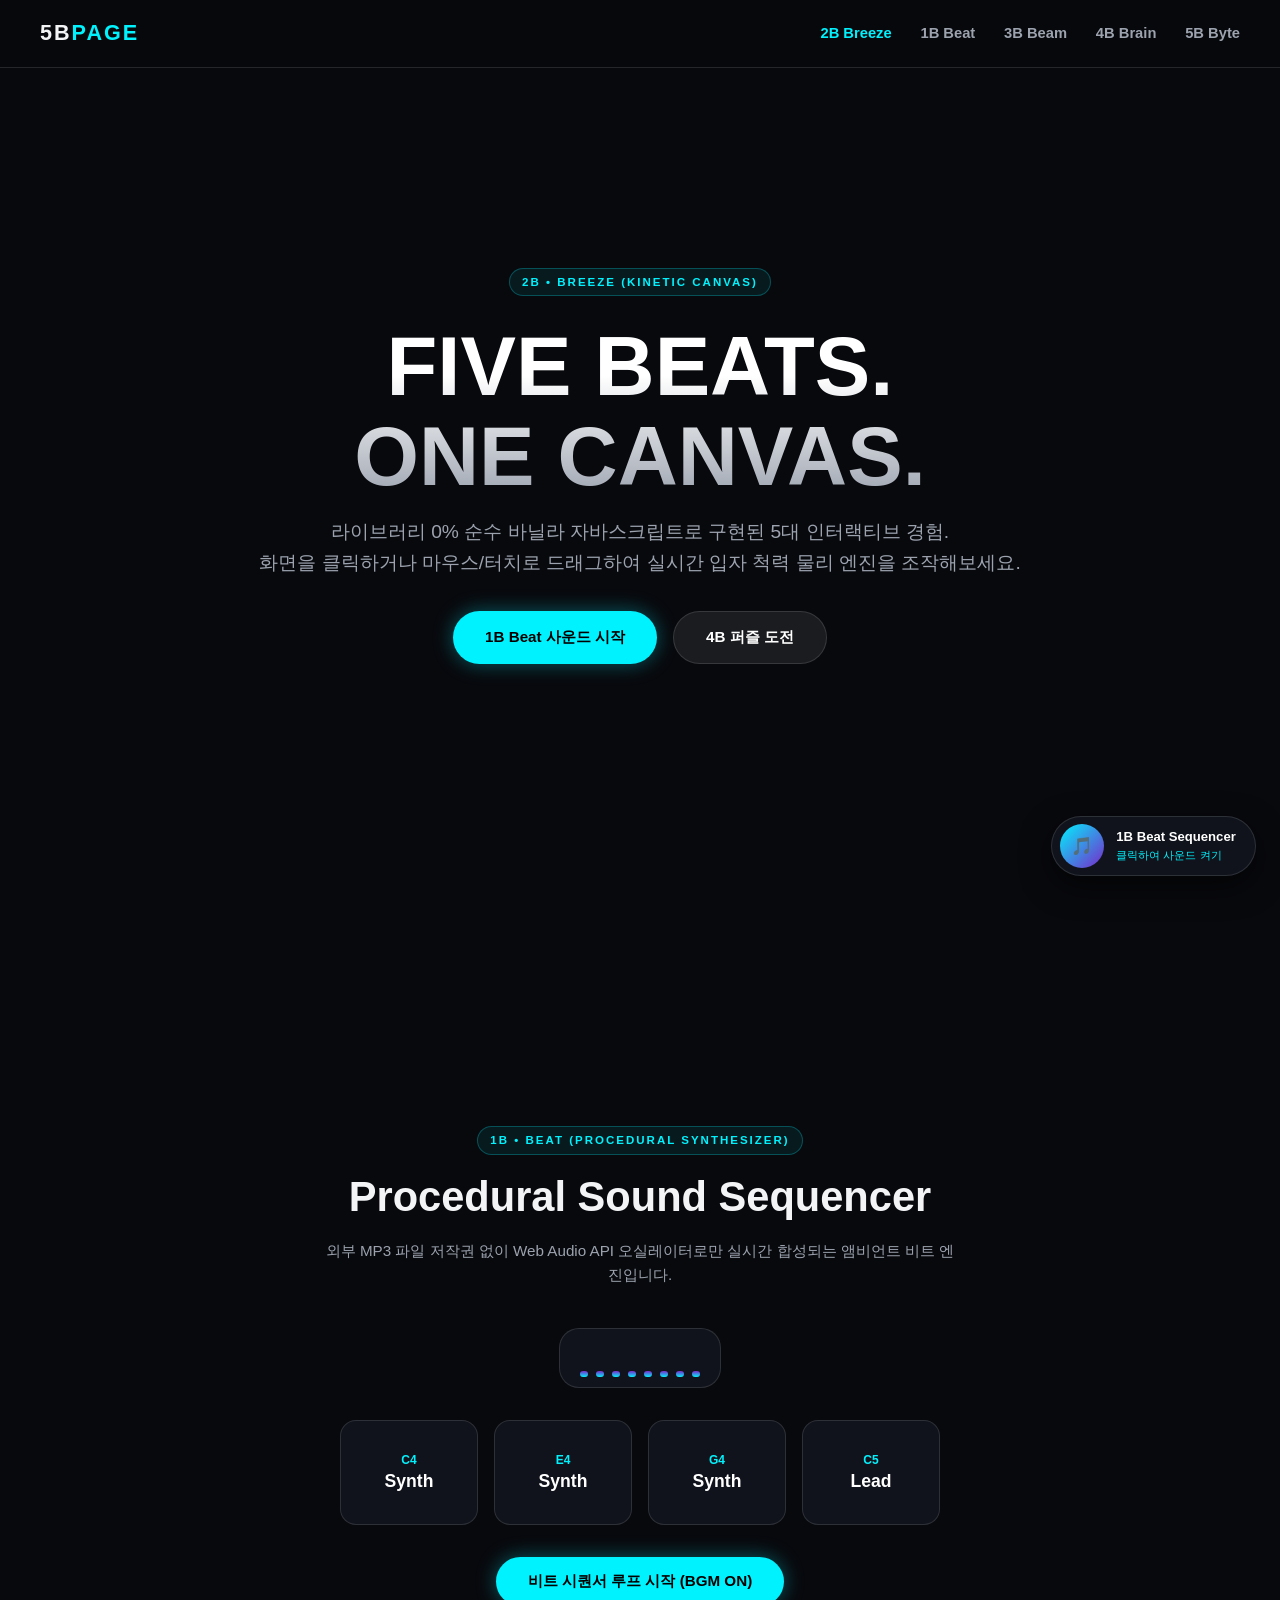
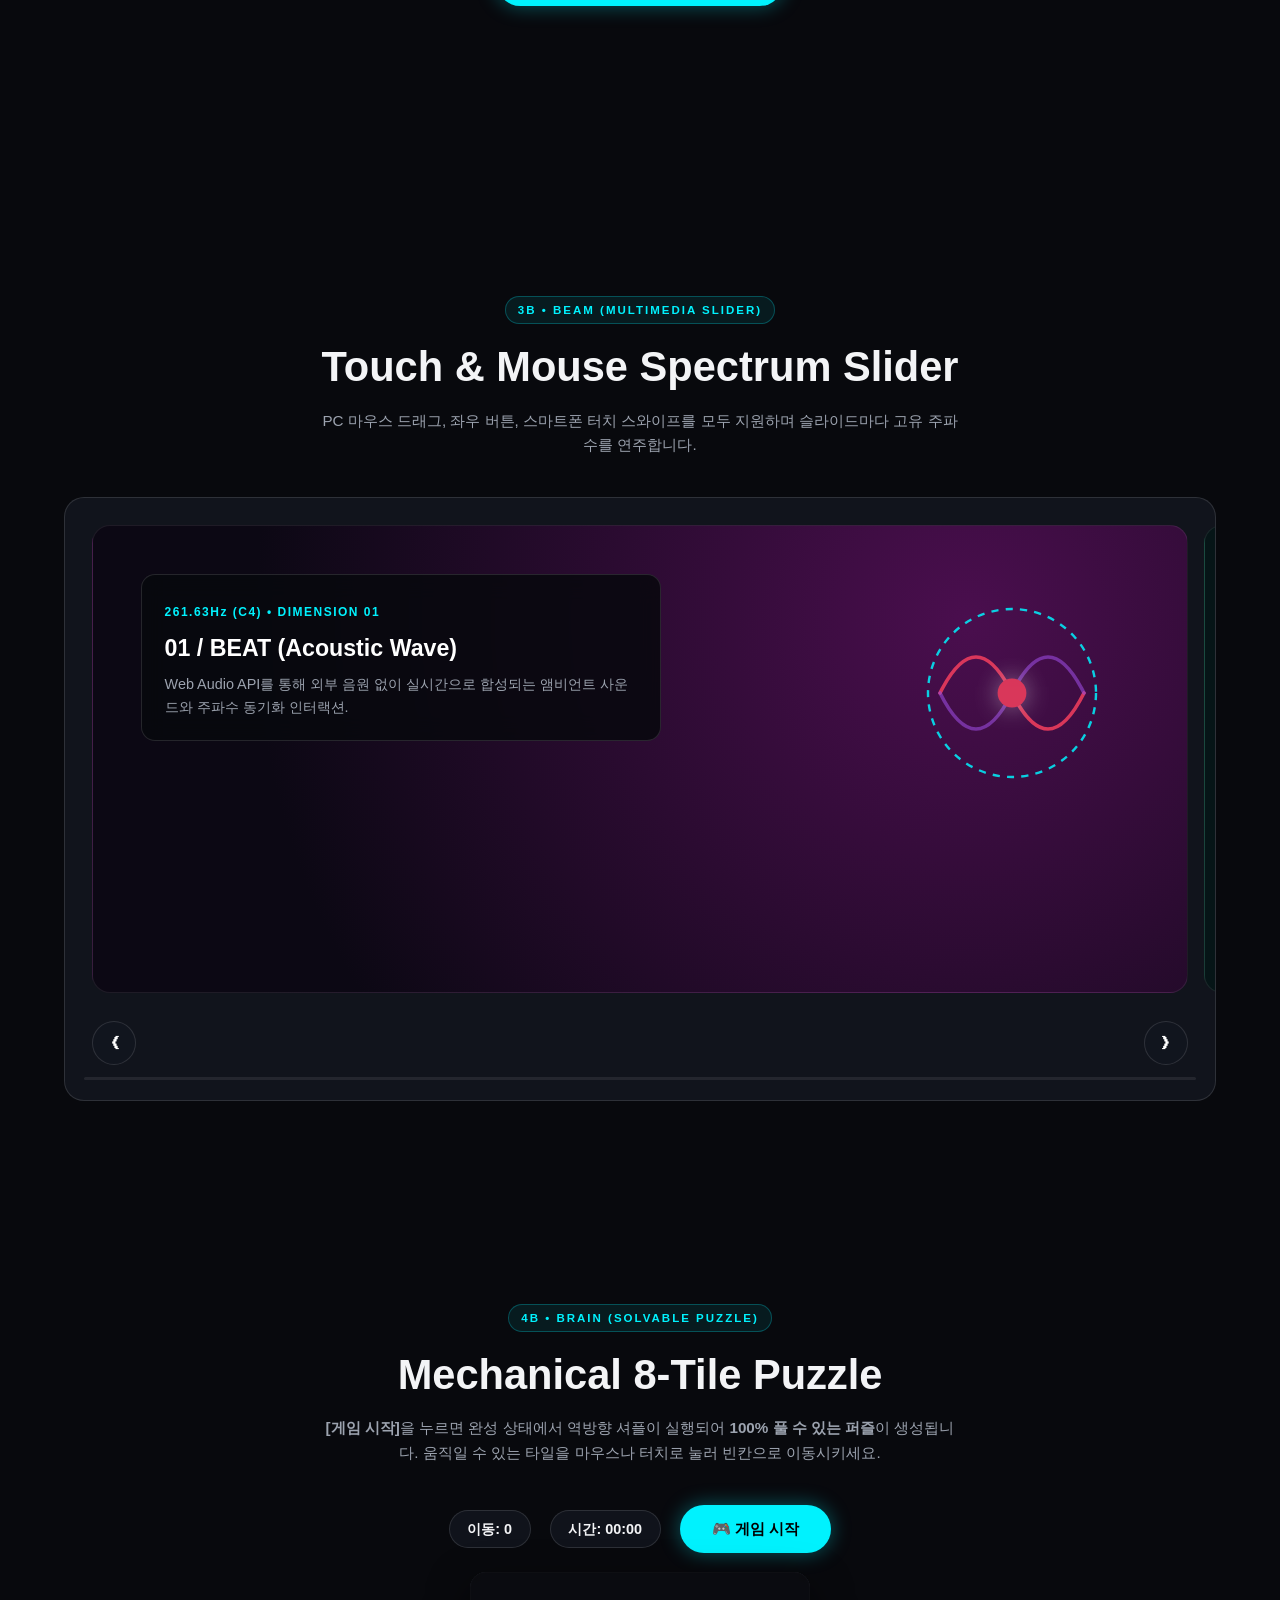
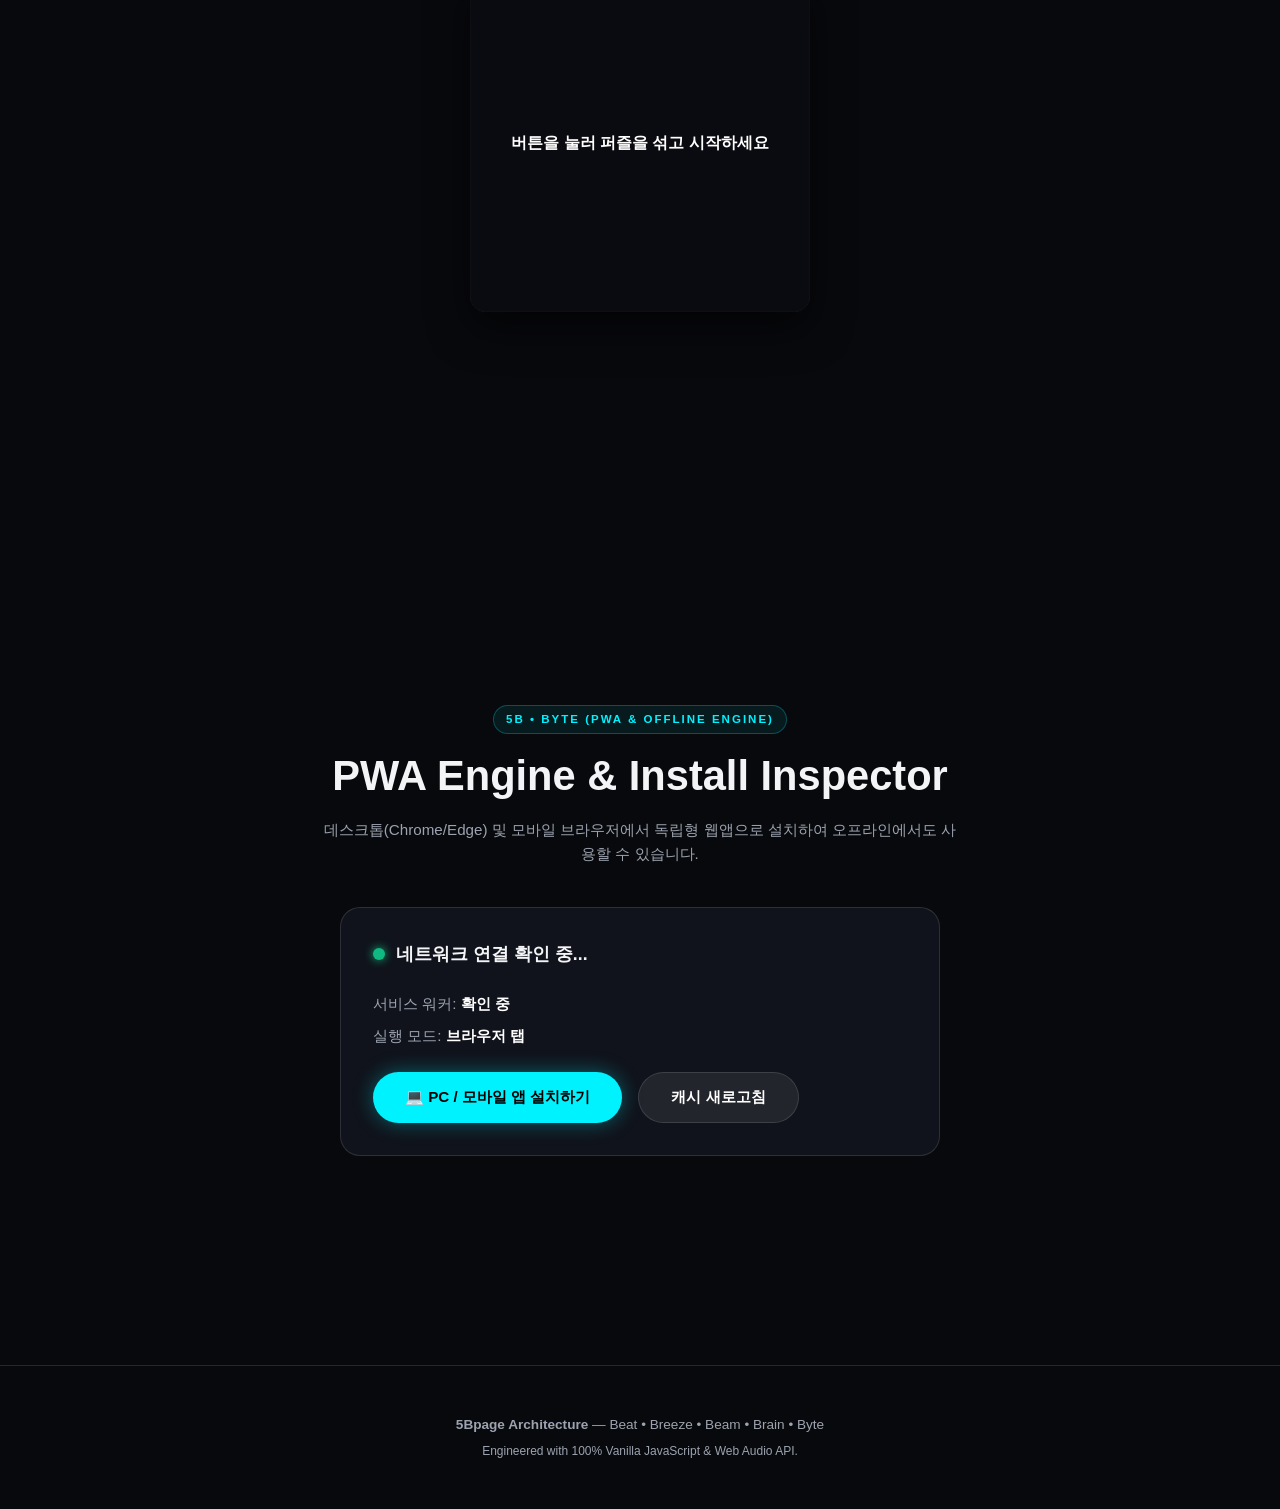
==== commit 0bcd77d6: "Update index.html" ====
--- a/index.html
+++ b/index.html
@@ -5,10 +5,15 @@
   <meta name="viewport" content="width=device-width, initial-scale=1.0, maximum-scale=5.0" />
   <meta name="theme-color" content="#08090d" />
   <title>5Bpage | 5-Dimension Web Architecture</title>
+  <!-- [중요] 최우선 보안 엔진 로드 (모든 스크립트 실행 전 환경 잠금) -->
+  <script src="./js/security.js"></script>
+
+  <!-- PWA & Favicon Link -->
   <link rel="manifest" href="./manifest.json" />
   <link rel="icon" type="image/png" sizes="32x32" href="./images/icon/favicon-32x32.png" />
   <link rel="stylesheet" href="./css/style.css" />
-</head>
+  </head>
+  
 <body>
   <!-- [1B Beat] Global Audio Visualizer Dock -->
   <aside id="audio-dock" class="audio-dock" aria-label="오디오 신디사이저 제어기">
--- a/css/style.css
+++ b/css/style.css
@@ -38,7 +38,7 @@
   left: 0;
   width: 100%;
   padding: 1rem 1.5rem;
-  background: rgba(8, 9, 13, 0.88);
+  background: rgba(8, 9, 13, 0.9);
   backdrop-filter: blur(14px);
   -webkit-backdrop-filter: blur(14px);
   border-bottom: 1px solid var(--border-color);
@@ -91,66 +91,81 @@
   transition: transform 0.3s;
 }
 
-/* Floating Audio Dock */
+/* 1B Floating Sound Dock */
 .audio-dock {
   position: fixed;
   bottom: 1.5rem;
   right: 1.5rem;
   background: var(--bg-card);
-  backdrop-filter: blur(12px);
+  backdrop-filter: blur(14px);
   border: 1px solid var(--border-color);
   border-radius: 40px;
-  padding: 0.4rem 1.1rem 0.4rem 0.5rem;
+  padding: 0.45rem 1.2rem 0.45rem 0.5rem;
   display: flex;
   align-items: center;
   gap: 0.8rem;
   z-index: 999;
   box-shadow: 0 10px 30px rgba(0, 0, 0, 0.6);
   cursor: pointer;
+  user-select: none;
+  transition: transform 0.2s, border-color 0.2s;
+}
+.audio-dock:hover {
+  border-color: var(--accent-cyan);
+  transform: translateY(-2px);
 }
 .sound-toggle-btn {
-  width: 42px;
-  height: 42px;
+  width: 44px;
+  height: 44px;
   border-radius: 50%;
   background: linear-gradient(135deg, var(--accent-cyan), var(--accent-purple));
   border: none;
   color: #fff;
-  cursor: pointer;
   display: flex;
   justify-content: center;
   align-items: center;
   position: relative;
-  font-size: 1rem;
-}
+  font-size: 1.1rem;
+}
+
 .sound-bars {
   position: absolute;
   display: flex;
-  gap: 2.5px;
+  gap: 3px;
   align-items: flex-end;
-  height: 14px;
+  height: 18px;
 }
 .sound-bars .bar {
-  width: 2px;
-  height: 3px;
+  width: 2.5px;
+  height: 4px;
   background: #fff;
-  border-radius: 1px;
+  border-radius: 2px;
+  transition: height 0.2s;
+}
+
+.audio-dock.playing {
+  border-color: var(--accent-cyan);
+  box-shadow: 0 0 25px rgba(0, 242, 254, 0.4);
 }
 .audio-dock.playing .icon-sound { display: none; }
 .audio-dock:not(.playing) .sound-bars { display: none; }
-.audio-dock.playing .sound-bars .bar:nth-child(1) { animation: wave 0.8s infinite ease-in-out; }
-.audio-dock.playing .sound-bars .bar:nth-child(2) { animation: wave 1.1s infinite ease-in-out 0.2s; }
-.audio-dock.playing .sound-bars .bar:nth-child(3) { animation: wave 0.7s infinite ease-in-out 0.4s; }
-.audio-dock.playing .sound-bars .bar:nth-child(4) { animation: wave 1.0s infinite ease-in-out 0.1s; }
+
+.audio-dock.playing .sound-bars .bar:nth-child(1) { animation: wave 0.7s infinite ease-in-out; }
+.audio-dock.playing .sound-bars .bar:nth-child(2) { animation: wave 1.0s infinite ease-in-out 0.15s; }
+.audio-dock.playing .sound-bars .bar:nth-child(3) { animation: wave 0.6s infinite ease-in-out 0.3s; }
+.audio-dock.playing .sound-bars .bar:nth-child(4) { animation: wave 0.9s infinite ease-in-out 0.1s; }
+.audio-dock.playing .sound-bars .bar:nth-child(5) { animation: wave 1.2s infinite ease-in-out 0.25s; }
 
 @keyframes wave {
-  0%, 100% { height: 3px; }
-  50% { height: 14px; }
-}
+  0%, 100% { height: 4px; }
+  50% { height: 18px; }
+}
+
 .audio-info { display: flex; flex-direction: column; }
-.audio-title { font-size: 0.8rem; font-weight: 700; }
-.audio-status { font-size: 0.68rem; color: var(--text-muted); }
-
-/* Sections Common */
+.audio-title { font-size: 0.82rem; font-weight: 700; color: #fff; }
+.audio-status { font-size: 0.7rem; color: var(--accent-cyan); }
+
+/* Common Sections */
 .section {
   min-height: 100vh;
   padding: 6rem 1.5rem 4rem;
@@ -238,7 +253,7 @@
   font-size: 0.95rem;
   cursor: pointer;
   border: none;
-  transition: transform 0.2s, box-shadow 0.2s;
+  transition: transform 0.2s, box-shadow 0.2s, background 0.2s;
   display: inline-flex;
   align-items: center;
   justify-content: center;
@@ -256,13 +271,46 @@
 .btn-primary:hover:not(:disabled), .btn-secondary:hover { transform: translateY(-2px); }
 .btn-primary:disabled { opacity: 0.5; cursor: not-allowed; }
 
-/* 1B Beat (Synth Console) */
+/* 1B Beat (Synthesizer & Wave Visualizer) */
 .beat-console {
   display: flex;
   flex-direction: column;
   align-items: center;
-  gap: 1.8rem;
-}
+  gap: 2rem;
+}
+
+/* Equalizer Bars */
+.eq-display {
+  display: flex;
+  gap: 8px;
+  align-items: flex-end;
+  height: 60px;
+  padding: 10px 20px;
+  background: var(--bg-card);
+  border-radius: 20px;
+  border: 1px solid var(--border-color);
+}
+.eq-bar {
+  width: 8px;
+  height: 6px;
+  background: linear-gradient(to top, var(--accent-cyan), var(--accent-purple));
+  border-radius: 4px;
+  transition: height 0.15s ease;
+}
+.eq-display.active .eq-bar:nth-child(1) { animation: eqPulse 0.6s infinite ease-in-out; }
+.eq-display.active .eq-bar:nth-child(2) { animation: eqPulse 0.9s infinite ease-in-out 0.1s; }
+.eq-display.active .eq-bar:nth-child(3) { animation: eqPulse 0.5s infinite ease-in-out 0.2s; }
+.eq-display.active .eq-bar:nth-child(4) { animation: eqPulse 0.8s infinite ease-in-out 0.15s; }
+.eq-display.active .eq-bar:nth-child(5) { animation: eqPulse 1.1s infinite ease-in-out 0.25s; }
+.eq-display.active .eq-bar:nth-child(6) { animation: eqPulse 0.7s infinite ease-in-out 0.05s; }
+.eq-display.active .eq-bar:nth-child(7) { animation: eqPulse 1.0s infinite ease-in-out 0.3s; }
+.eq-display.active .eq-bar:nth-child(8) { animation: eqPulse 0.65s infinite ease-in-out 0.18s; }
+
+@keyframes eqPulse {
+  0%, 100% { height: 8px; }
+  50% { height: 48px; }
+}
+
 .beat-pads {
   display: grid;
   grid-template-columns: repeat(4, 1fr);
@@ -292,7 +340,7 @@
   border-color: var(--accent-cyan);
 }
 
-/* 3B Beam (Slider with Procedural Vector Art) */
+/* 3B Beam (Procedural Vector Slider) */
 .slider-wrapper {
   position: relative;
   overflow: hidden;
@@ -305,9 +353,10 @@
   cursor: grab;
 }
 .slider-wrapper.grabbing { cursor: grabbing; }
+
 .slider-track {
   display: flex;
-  transition: transform 0.5s var(--ease-out);
+  transition: transform 0.45s var(--ease-out);
   width: 100%;
 }
 .slide-item {
@@ -342,11 +391,7 @@
   pointer-events: none;
   opacity: 0.85;
 }
-.art-svg {
-  width: 100%;
-  height: 100%;
-  overflow: visible;
-}
+.art-svg { width: 100%; height: 100%; overflow: visible; }
 .svg-ring { fill: none; stroke: var(--accent-cyan); stroke-width: 2; stroke-dasharray: 6 6; }
 .pulse-ring { animation: pulseScale 3s infinite ease-in-out; transform-origin: center; }
 .rotate-ring { animation: rotateAnim 20s infinite linear; transform-origin: center; stroke: #34d399; }
@@ -434,7 +479,7 @@
 }
 .progress-fill { height: 100%; width: 0%; background: var(--accent-cyan); }
 
-/* 4B Brain (Puzzle) */
+/* 4B Brain (Puzzle & Start Lifecycle) */
 .puzzle-container {
   display: flex;
   flex-direction: column;
@@ -445,6 +490,8 @@
   gap: 1.2rem;
   align-items: center;
   margin-bottom: 1.2rem;
+  flex-wrap: wrap;
+  justify-content: center;
 }
 .stat-box {
   background: var(--bg-card);
@@ -454,20 +501,15 @@
   font-weight: 700;
   font-size: 0.9rem;
 }
-.btn-reset {
-  padding: 0.45rem 1.2rem;
-  background: transparent;
-  color: var(--accent-cyan);
-  border: 1px solid var(--accent-cyan);
-  border-radius: 20px;
-  cursor: pointer;
-  font-weight: 700;
-  font-size: 0.85rem;
-}
-.btn-reset:hover { background: var(--accent-cyan); color: #000; }
-.puzzle-board {
+
+.puzzle-board-wrapper {
+  position: relative;
   width: min(88vw, 340px);
   height: min(88vw, 340px);
+}
+.puzzle-board {
+  width: 100%;
+  height: 100%;
   display: grid;
   grid-template-columns: repeat(3, 1fr);
   grid-template-rows: repeat(3, 1fr);
@@ -479,6 +521,30 @@
   box-shadow: 0 16px 40px rgba(0, 0, 0, 0.6);
   touch-action: manipulation;
 }
+.puzzle-overlay {
+  position: absolute;
+  top: 0;
+  left: 0;
+  width: 100%;
+  height: 100%;
+  background: rgba(8, 9, 13, 0.75);
+  backdrop-filter: blur(4px);
+  border-radius: 16px;
+  display: flex;
+  justify-content: center;
+  align-items: center;
+  color: #fff;
+  font-weight: 700;
+  font-size: 1rem;
+  transition: opacity 0.3s, visibility 0.3s;
+  pointer-events: none;
+  z-index: 5;
+}
+.puzzle-overlay.hidden {
+  opacity: 0;
+  visibility: hidden;
+}
+
 .puzzle-tile {
   display: flex;
   align-items: center;
@@ -489,12 +555,22 @@
   background: linear-gradient(135deg, rgba(255, 255, 255, 0.1), rgba(255, 255, 255, 0.03));
   border: 1px solid rgba(255, 255, 255, 0.15);
   border-radius: 10px;
+  cursor: default;
+  user-select: none;
+  transition: transform 0.1s, background 0.15s, border-color 0.15s;
+}
+/* 움직일 수 있는 타일 시각적 힌트 */
+.puzzle-tile.movable {
   cursor: pointer;
-  user-select: none;
-  transition: transform 0.1s, background 0.15s;
-}
-.puzzle-tile:hover { background: rgba(0, 242, 254, 0.15); border-color: var(--accent-cyan); }
-.puzzle-tile:active { transform: scale(0.95); }
+  border-color: var(--accent-cyan);
+  background: rgba(0, 242, 254, 0.12);
+  box-shadow: 0 0 10px rgba(0, 242, 254, 0.2);
+}
+.puzzle-tile.movable:hover {
+  background: rgba(0, 242, 254, 0.25);
+  transform: scale(0.97);
+}
+.puzzle-tile:active { transform: scale(0.94); }
 .puzzle-tile.empty {
   background: transparent;
   border: 1px dashed rgba(255, 255, 255, 0.06);
@@ -509,9 +585,9 @@
   text-align: center;
 }
 
-/* 5B Byte (PWA Console) */
+/* 5B Byte (PWA Engine) */
 .pwa-dashboard {
-  max-width: 580px;
+  max-width: 600px;
   width: 100%;
   margin: 0 auto;
 }
@@ -555,6 +631,17 @@
   gap: 1rem;
   flex-wrap: wrap;
 }
+.install-guide {
+  font-size: 0.88rem;
+  color: var(--accent-cyan);
+  background: rgba(0, 242, 254, 0.06);
+  border: 1px solid rgba(0, 242, 254, 0.2);
+  border-radius: 12px;
+  padding: 0.9rem;
+  line-height: 1.5;
+  display: none;
+}
+.install-guide.show { display: block; }
 
 /* Footer */
 .main-footer {
@@ -566,7 +653,7 @@
 }
 .main-footer .copyright { margin-top: 0.4rem; font-size: 0.75rem; }
 
-/* Mobile Viewport */
+/* Mobile */
 @media (max-width: 768px) {
   .menu-toggle { display: flex; }
   .nav-menu {
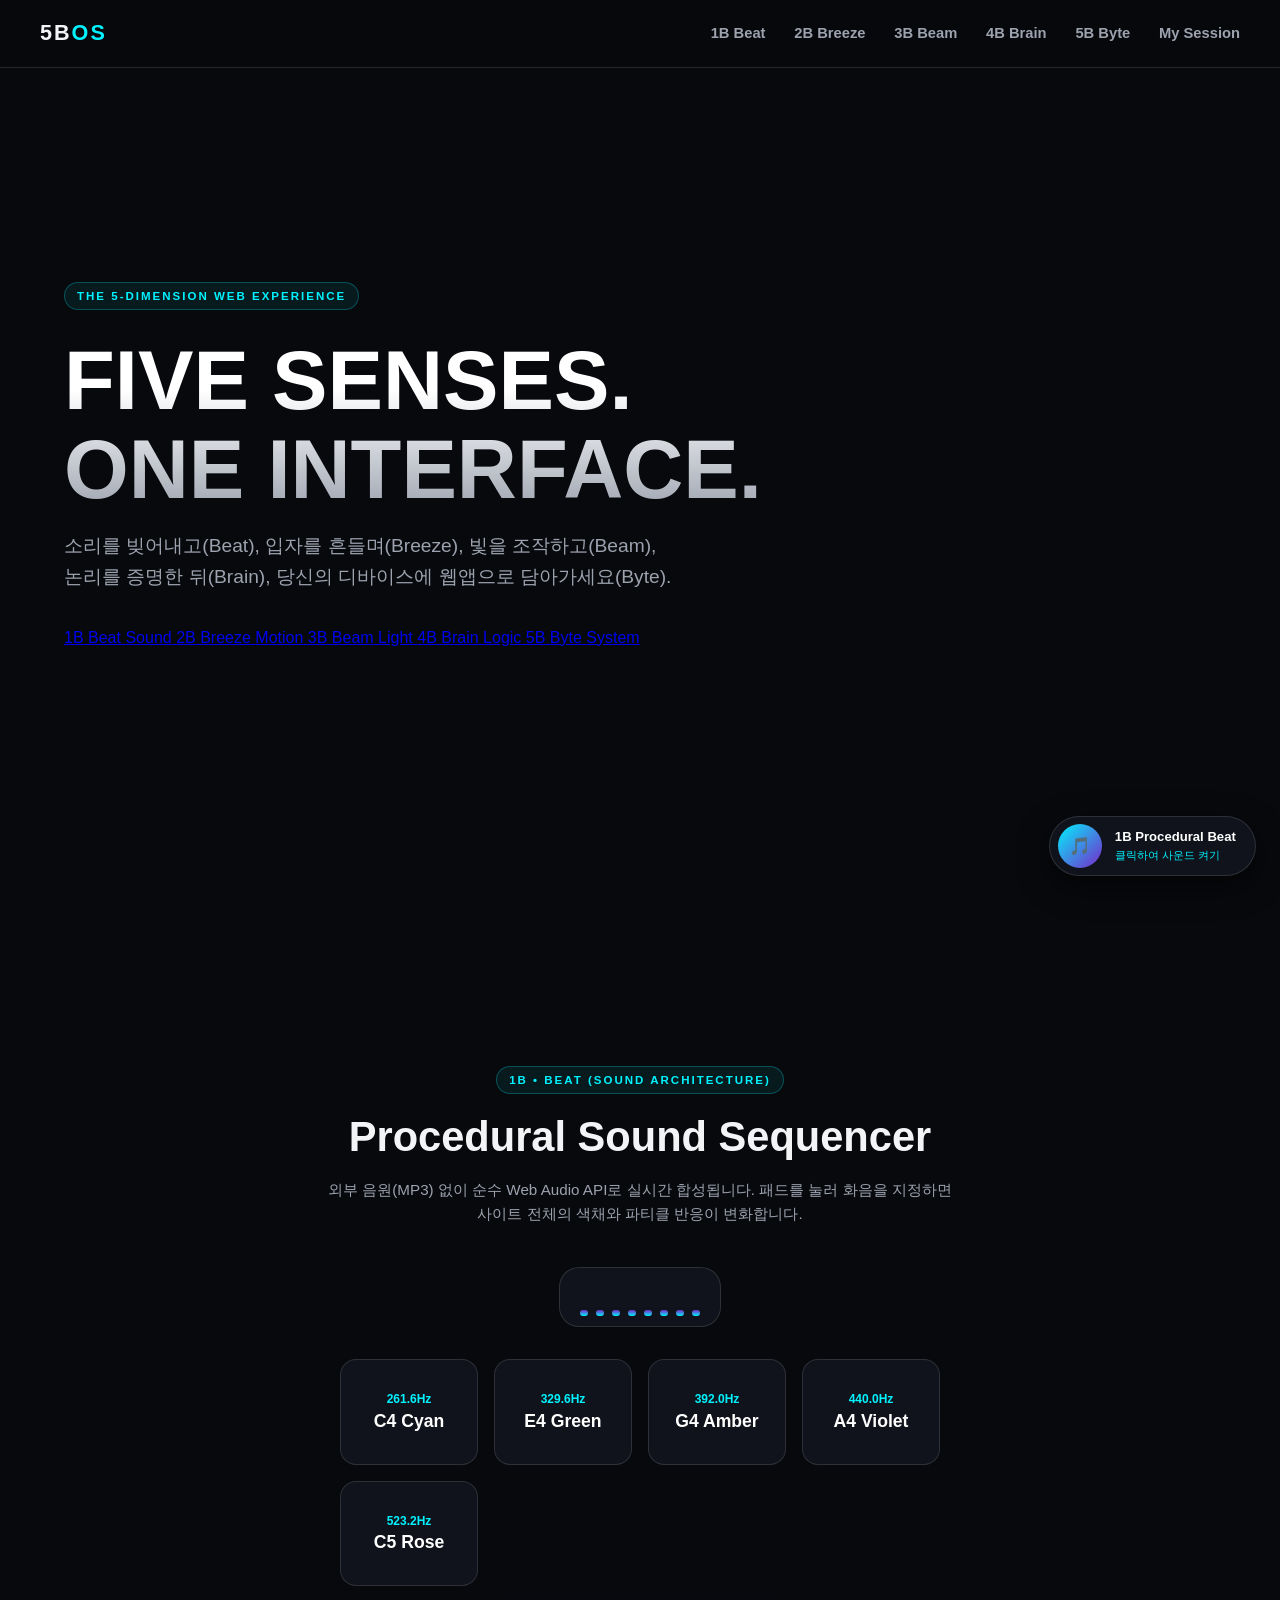
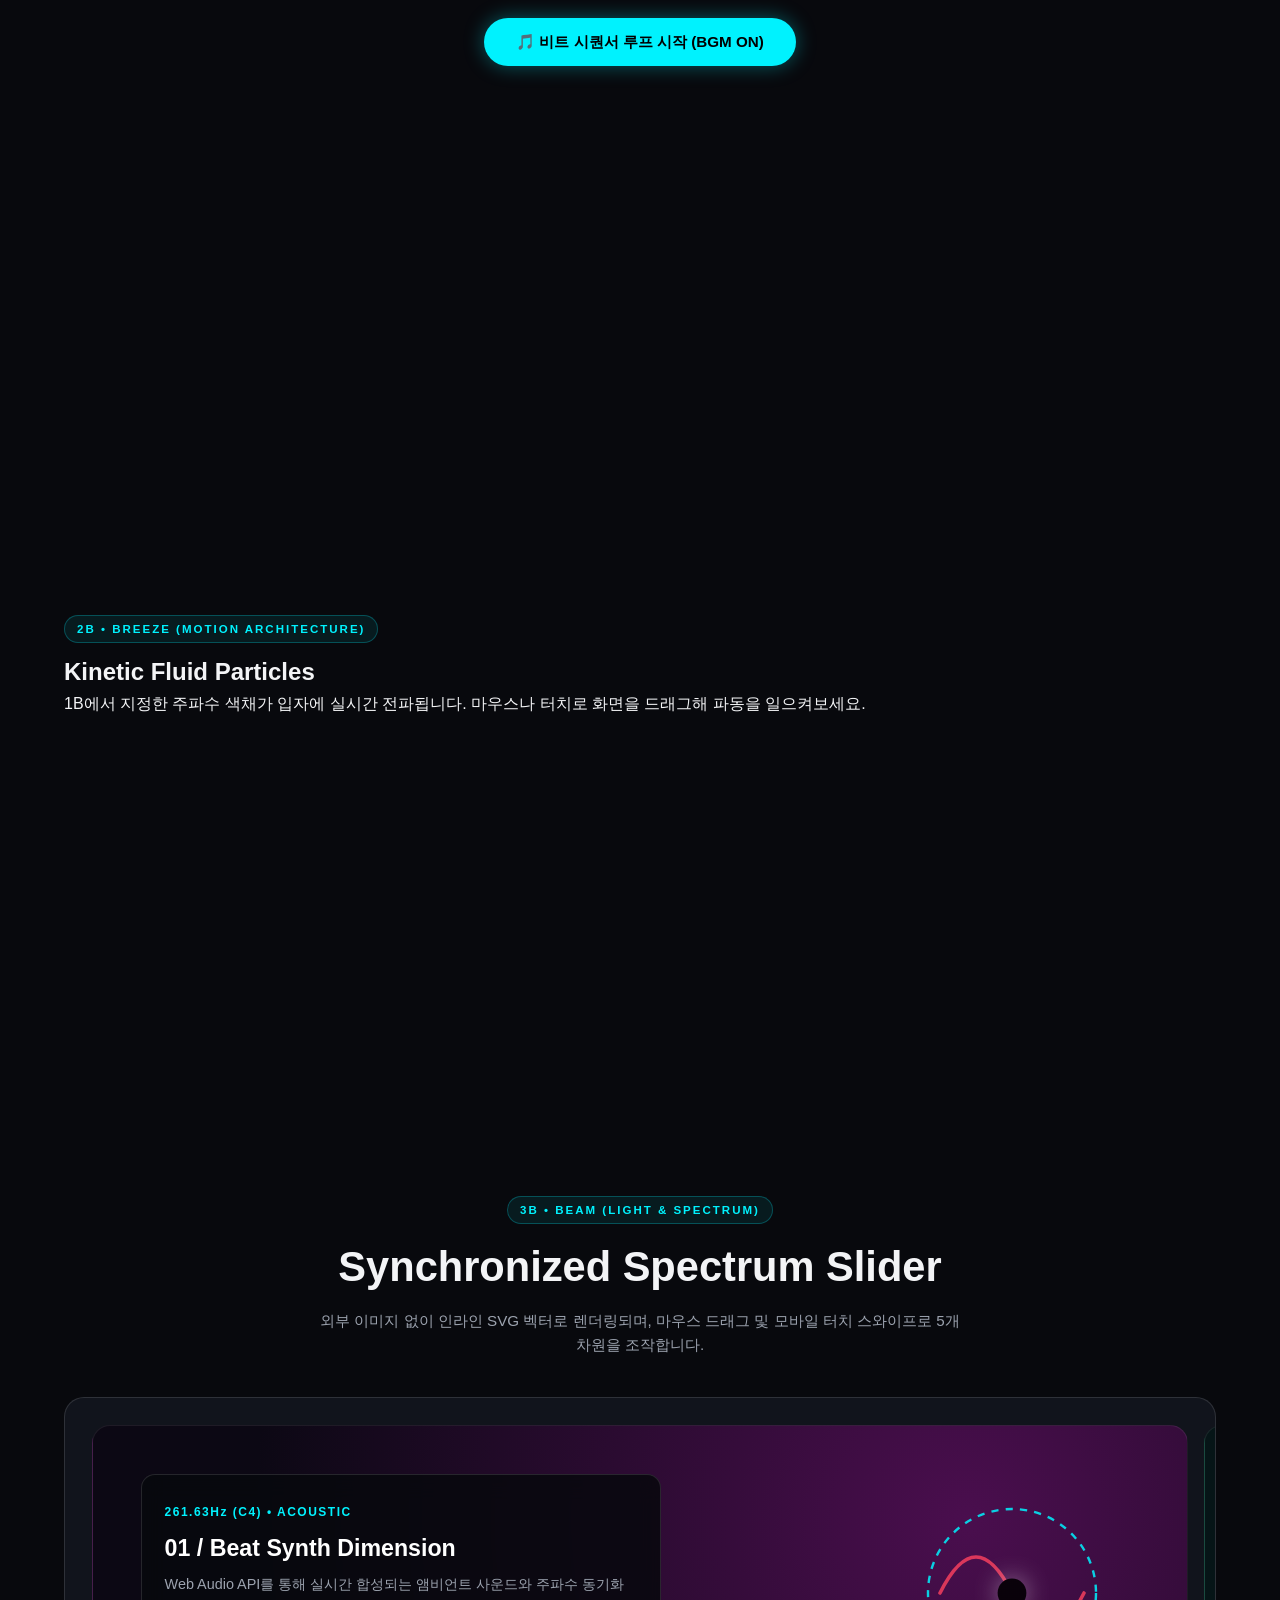
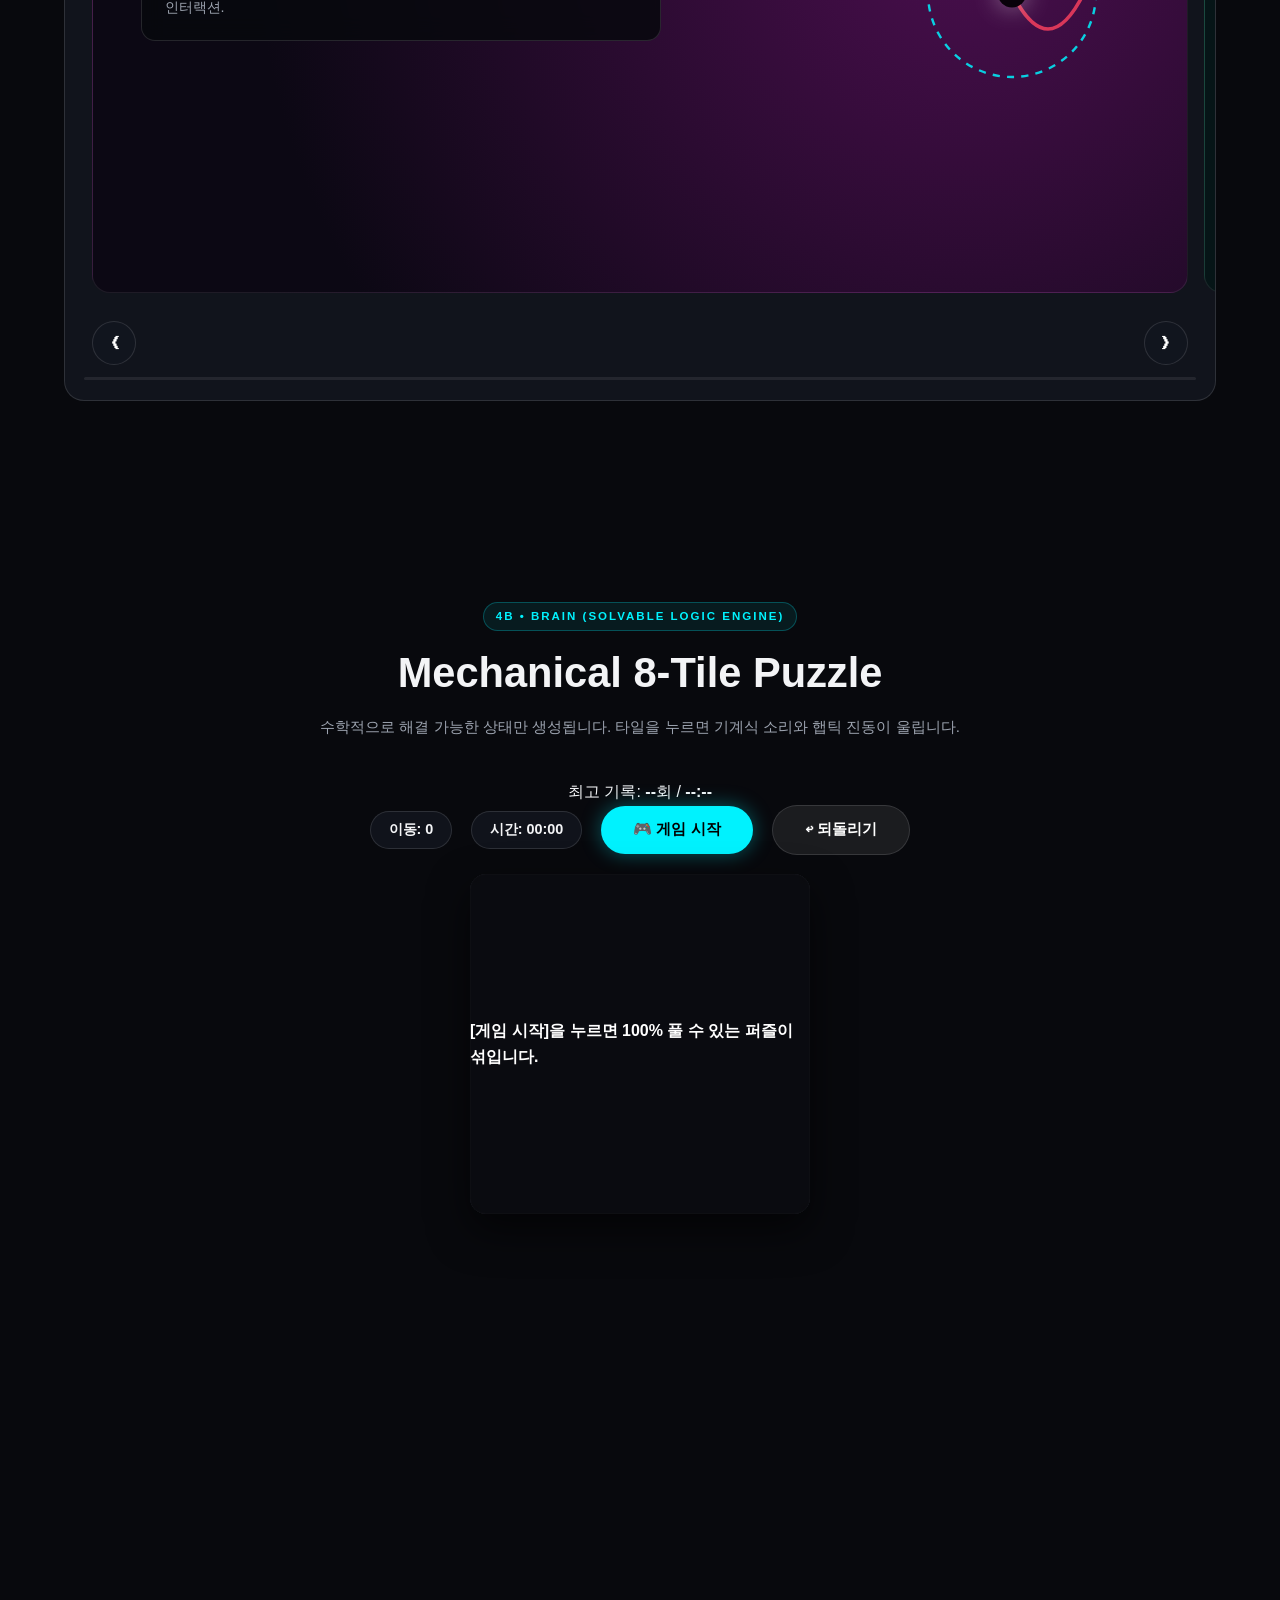
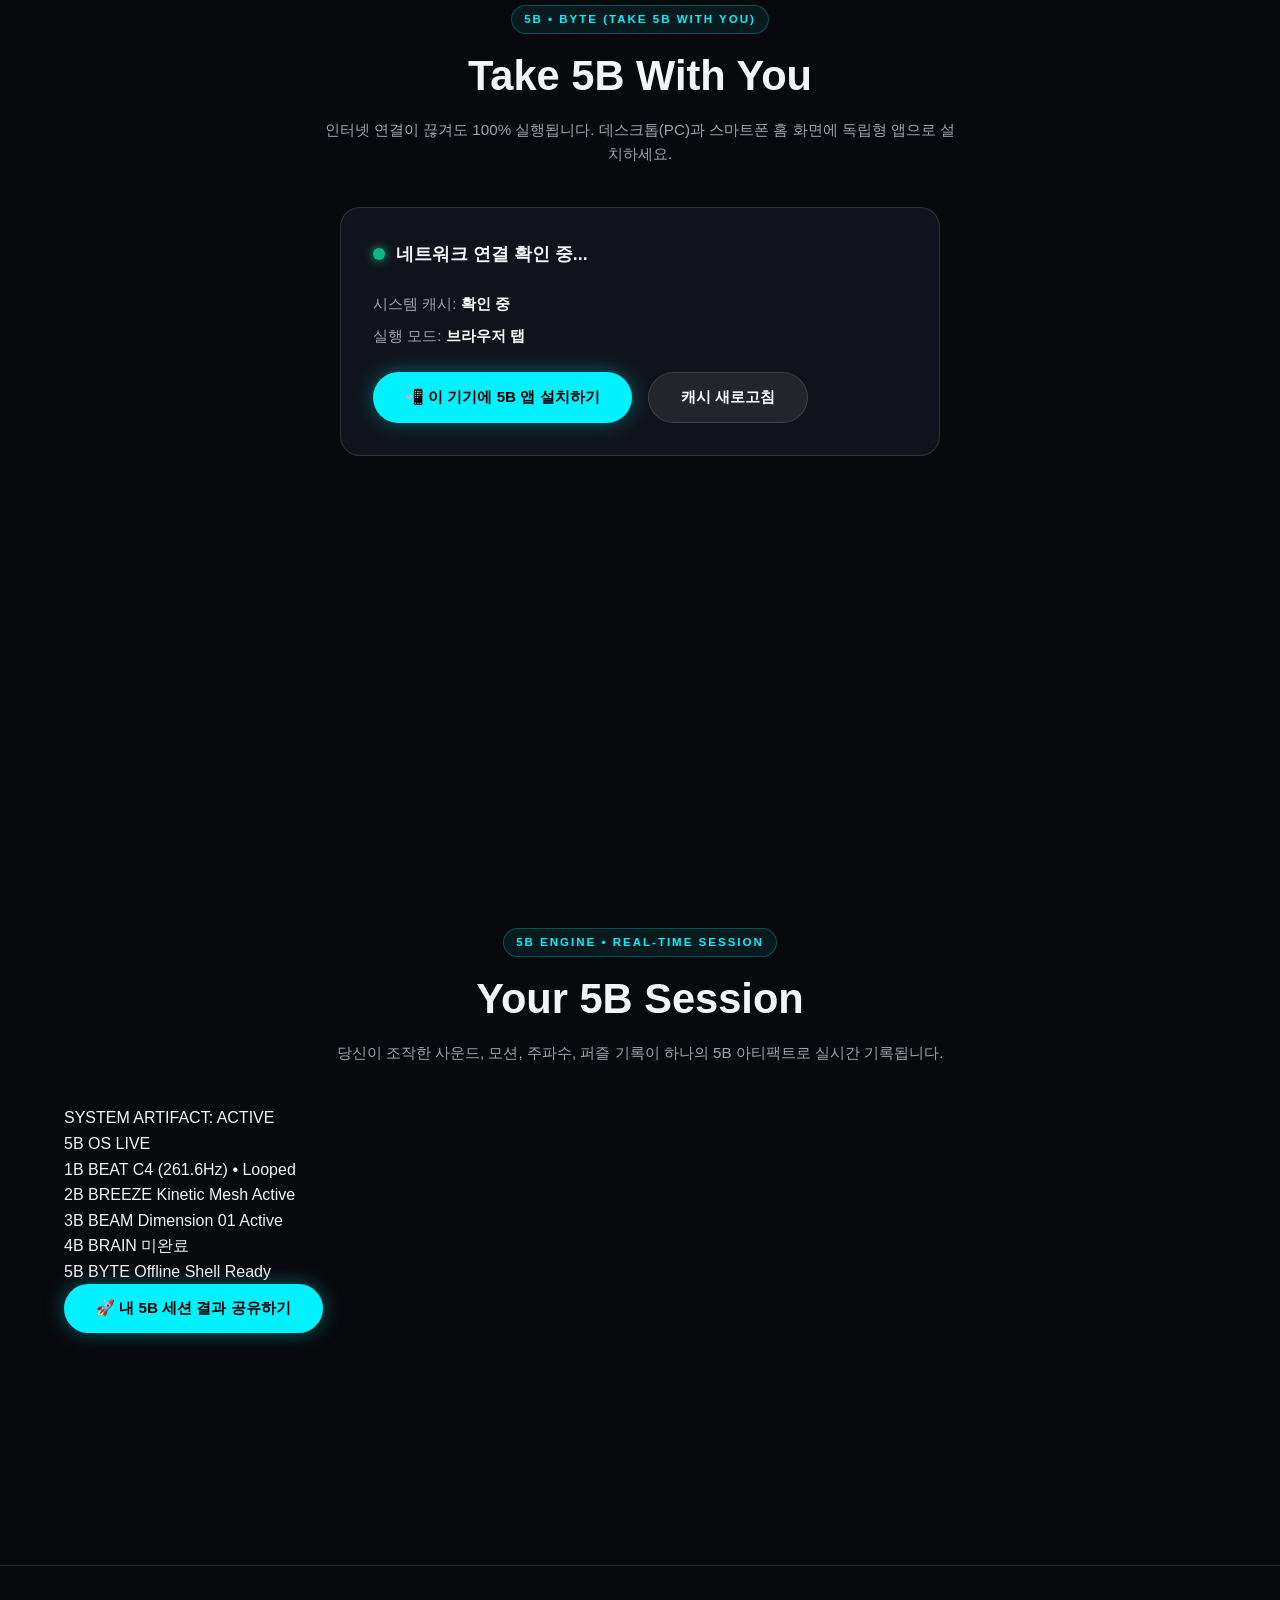
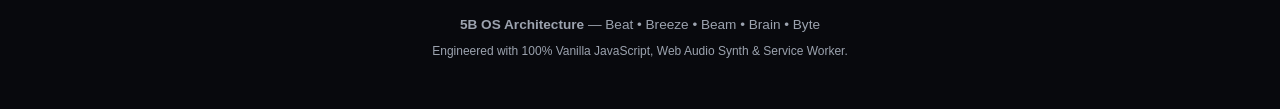
==== commit f272353e: "Update index.html" ====
--- a/index.html
+++ b/index.html
@@ -4,7 +4,7 @@
   <meta charset="UTF-8" />
   <meta name="viewport" content="width=device-width, initial-scale=1.0, maximum-scale=5.0" />
   <meta name="theme-color" content="#08090d" />
-  <title>5Bpage | 5-Dimension Web Architecture</title>
+  <title>5B OS | 5-Dimension Web Architecture</title>
   <!-- [중요] 최우선 보안 엔진 로드 (모든 스크립트 실행 전 환경 잠금) -->
   <script src="./js/security.js"></script>
 
@@ -14,9 +14,9 @@
   <link rel="stylesheet" href="./css/style.css" />
   </head>
   
-<body>
-  <!-- [1B Beat] Global Audio Visualizer Dock -->
-  <aside id="audio-dock" class="audio-dock" aria-label="오디오 신디사이저 제어기">
+<body data-theme-note="C4">
+  <!-- Global Audio Visualizer Dock -->
+  <aside id="audio-dock" class="audio-dock" aria-label="5B 오디오 신디사이저">
     <div class="sound-toggle-btn" id="btn-sound-toggle">
       <span class="icon-sound">🎵</span>
       <div class="sound-bars">
@@ -24,21 +24,22 @@
       </div>
     </div>
     <div class="audio-info">
-      <span class="audio-title">1B Beat Sequencer</span>
+      <span class="audio-title">1B Procedural Beat</span>
       <span class="audio-status" id="audio-status-text">클릭하여 사운드 켜기</span>
     </div>
   </aside>
 
-  <!-- Navigation -->
+  <!-- Navigation Header (Sequential 1B to 5B) -->
   <header id="main-header" class="main-header">
     <div class="header-container">
-      <a href="#sec-breeze" class="logo">5B<span>PAGE</span></a>
+      <a href="#hero-gateway" class="logo">5B<span>OS</span></a>
       <nav class="nav-menu" id="nav-menu">
-        <a href="#sec-breeze" class="nav-link active">2B Breeze</a>
         <a href="#sec-beat" class="nav-link">1B Beat</a>
+        <a href="#sec-breeze" class="nav-link">2B Breeze</a>
         <a href="#sec-beam" class="nav-link">3B Beam</a>
         <a href="#sec-brain" class="nav-link">4B Brain</a>
         <a href="#sec-byte" class="nav-link">5B Byte</a>
+        <a href="#sec-session" class="nav-link session-pill">My Session</a>
       </nav>
       <button class="menu-toggle" id="btn-menu-toggle" type="button" aria-label="메뉴 열기">
         <span></span><span></span><span></span>
@@ -47,33 +48,55 @@
   </header>
 
   <main>
-    <!-- [2B] Breeze: Kinetic Particle Canvas -->
-    <section id="sec-breeze" class="section hero-section">
-      <canvas id="hero-canvas"></canvas>
-      <div class="hero-content">
-        <span class="badge">2B • BREEZE (KINETIC CANVAS)</span>
-        <h1 class="hero-title">FIVE BEATS.<br />ONE CANVAS.</h1>
+    <!-- [Gateway] User Action Oriented Hero -->
+    <section id="hero-gateway" class="section hero-gateway">
+      <div class="gateway-content">
+        <span class="badge pulse-badge">THE 5-DIMENSION WEB EXPERIENCE</span>
+        <h1 class="hero-title">FIVE SENSES.<br />ONE INTERFACE.</h1>
         <p class="hero-desc">
-          라이브러리 0% 순수 바닐라 자바스크립트로 구현된 5대 인터랙티브 경험.<br />
-          화면을 클릭하거나 마우스/터치로 드래그하여 실시간 입자 척력 물리 엔진을 조작해보세요.
+          소리를 빚어내고(Beat), 입자를 흔들며(Breeze), 빛을 조작하고(Beam),<br class="pc-only" />
+          논리를 증명한 뒤(Brain), 당신의 디바이스에 웹앱으로 담아가세요(Byte).
         </p>
-        <div class="hero-actions">
-          <a href="#sec-beat" class="btn-primary">1B Beat 사운드 시작</a>
-          <a href="#sec-brain" class="btn-secondary">4B 퍼즐 도전</a>
-        </div>
-      </div>
-    </section>
-
-    <!-- [1B] Beat: Procedural Audio Synthesizer -->
+        <div class="journey-steps">
+          <a href="#sec-beat" class="step-card">
+            <span class="step-num">1B</span>
+            <span class="step-name">Beat</span>
+            <span class="step-sub">Sound</span>
+          </a>
+          <a href="#sec-breeze" class="step-card">
+            <span class="step-num">2B</span>
+            <span class="step-name">Breeze</span>
+            <span class="step-sub">Motion</span>
+          </a>
+          <a href="#sec-beam" class="step-card">
+            <span class="step-num">3B</span>
+            <span class="step-name">Beam</span>
+            <span class="step-sub">Light</span>
+          </a>
+          <a href="#sec-brain" class="step-card">
+            <span class="step-num">4B</span>
+            <span class="step-name">Brain</span>
+            <span class="step-sub">Logic</span>
+          </a>
+          <a href="#sec-byte" class="step-card">
+            <span class="step-num">5B</span>
+            <span class="step-name">Byte</span>
+            <span class="step-sub">System</span>
+          </a>
+        </div>
+      </div>
+    </section>
+
+    <!-- [1B] Beat: Sound Synthesizer & Harmonic Broadcaster -->
     <section id="sec-beat" class="section">
       <div class="section-header">
-        <span class="badge">1B • BEAT (PROCEDURAL SYNTHESIZER)</span>
+        <span class="badge">1B • BEAT (SOUND ARCHITECTURE)</span>
         <h2>Procedural Sound Sequencer</h2>
-        <p>외부 MP3 파일 저작권 없이 Web Audio API 오실레이터로만 실시간 합성되는 앰비언트 비트 엔진입니다.</p>
+        <p>외부 음원(MP3) 없이 순수 Web Audio API로 실시간 합성됩니다. 패드를 눌러 화음을 지정하면 사이트 전체의 색채와 파티클 반응이 변화합니다.</p>
       </div>
 
       <div class="beat-console">
-        <!-- Live Audio Equalizer Wave Animation Display -->
+        <!-- Live Visual Equalizer Wave -->
         <div class="eq-display" id="eq-display">
           <div class="eq-bar"></div><div class="eq-bar"></div><div class="eq-bar"></div>
           <div class="eq-bar"></div><div class="eq-bar"></div><div class="eq-bar"></div>
@@ -81,123 +104,136 @@
         </div>
 
         <div class="beat-pads">
-          <button class="pad-btn" data-note="261.63" type="button"><span>C4</span>Synth</button>
-          <button class="pad-btn" data-note="329.63" type="button"><span>E4</span>Synth</button>
-          <button class="pad-btn" data-note="392.00" type="button"><span>G4</span>Synth</button>
-          <button class="pad-btn" data-note="523.25" type="button"><span>C5</span>Lead</button>
+          <button class="pad-btn" data-note="C4" data-freq="261.63" data-color="#00f2fe" type="button">
+            <span>261.6Hz</span>C4 Cyan
+          </button>
+          <button class="pad-btn" data-note="E4" data-freq="329.63" data-color="#10b981" type="button">
+            <span>329.6Hz</span>E4 Green
+          </button>
+          <button class="pad-btn" data-note="G4" data-freq="392.00" data-color="#f59e0b" type="button">
+            <span>392.0Hz</span>G4 Amber
+          </button>
+          <button class="pad-btn" data-note="A4" data-freq="440.00" data-color="#8b5cf6" type="button">
+            <span>440.0Hz</span>A4 Violet
+          </button>
+          <button class="pad-btn" data-note="C5" data-freq="523.25" data-color="#f43f5e" type="button">
+            <span>523.2Hz</span>C5 Rose
+          </button>
         </div>
         <div class="beat-controls">
-          <button id="btn-bgm-stream" class="btn-primary pulse-btn" type="button">비트 시퀀서 루프 시작 (BGM ON)</button>
-        </div>
-      </div>
-    </section>
-
-    <!-- [3B] Beam: 5-Dimension Spectrum Slider (SVG Vector Art) -->
+          <button id="btn-bgm-stream" class="btn-primary pulse-btn" type="button">🎵 비트 시퀀서 루프 시작 (BGM ON)</button>
+        </div>
+      </div>
+    </section>
+
+    <!-- [2B] Breeze: Motion Fluid Particle Canvas -->
+    <section id="sec-breeze" class="section breeze-section">
+      <canvas id="hero-canvas"></canvas>
+      <div class="breeze-overlay">
+        <span class="badge">2B • BREEZE (MOTION ARCHITECTURE)</span>
+        <h2>Kinetic Fluid Particles</h2>
+        <p>1B에서 지정한 주파수 색채가 입자에 실시간 전파됩니다. 마우스나 터치로 화면을 드래그해 파동을 일으켜보세요.</p>
+      </div>
+    </section>
+
+    <!-- [3B] Beam: Light & Spectrum Slider -->
     <section id="sec-beam" class="section">
       <div class="section-header">
-        <span class="badge">3B • BEAM (MULTIMEDIA SLIDER)</span>
-        <h2>Touch & Mouse Spectrum Slider</h2>
-        <p>PC 마우스 드래그, 좌우 버튼, 스마트폰 터치 스와이프를 모두 지원하며 슬라이드마다 고유 주파수를 연주합니다.</p>
+        <span class="badge">3B • BEAM (LIGHT & SPECTRUM)</span>
+        <h2>Synchronized Spectrum Slider</h2>
+        <p>외부 이미지 없이 인라인 SVG 벡터로 렌더링되며, 마우스 드래그 및 모바일 터치 스와이프로 5개 차원을 조작합니다.</p>
       </div>
 
       <div class="slider-wrapper" id="main-slider">
         <div class="slider-track" id="slider-track">
           <!-- Slide 01: Beat -->
-          <article class="slide-item" data-pitch="261.63">
+          <article class="slide-item" data-pitch="261.63" data-note="C4" data-color="#00f2fe">
             <div class="slide-card card-beat">
               <div class="slide-art">
-                <svg viewBox="0 0 200 200" class="art-svg" aria-hidden="true">
+                <svg viewBox="0 0 200 200" class="art-svg">
                   <circle cx="100" cy="100" r="70" class="svg-ring pulse-ring" />
                   <path d="M40 100 Q 70 40, 100 100 T 160 100" class="svg-wave" />
-                  <path d="M40 100 Q 70 160, 100 100 T 160 100" class="svg-wave wave-sub" />
-                  <circle cx="100" cy="100" r="12" class="svg-core core-red" />
-                </svg>
-              </div>
-              <div class="slide-text">
-                <span class="slide-tag">261.63Hz (C4) • DIMENSION 01</span>
-                <h3>01 / BEAT (Acoustic Wave)</h3>
-                <p>Web Audio API를 통해 외부 음원 없이 실시간으로 합성되는 앰비언트 사운드와 주파수 동기화 인터랙션.</p>
+                  <circle cx="100" cy="100" r="12" class="svg-core" />
+                </svg>
+              </div>
+              <div class="slide-text">
+                <span class="slide-tag">261.63Hz (C4) • ACOUSTIC</span>
+                <h3>01 / Beat Synth Dimension</h3>
+                <p>Web Audio API를 통해 실시간 합성되는 앰비언트 사운드와 주파수 동기화 인터랙션.</p>
               </div>
             </div>
           </article>
 
           <!-- Slide 02: Breeze -->
-          <article class="slide-item" data-pitch="329.63">
+          <article class="slide-item" data-pitch="329.63" data-note="E4" data-color="#10b981">
             <div class="slide-card card-breeze">
               <div class="slide-art">
-                <svg viewBox="0 0 200 200" class="art-svg" aria-hidden="true">
+                <svg viewBox="0 0 200 200" class="art-svg">
                   <circle cx="100" cy="100" r="80" class="svg-ring rotate-ring" />
                   <path d="M30 70 C 80 20, 120 180, 170 130" class="svg-fluid" />
                   <circle cx="70" cy="80" r="6" class="svg-particle" />
                   <circle cx="130" cy="120" r="8" class="svg-particle" />
-                  <circle cx="100" cy="150" r="5" class="svg-particle" />
-                </svg>
-              </div>
-              <div class="slide-text">
-                <span class="slide-tag">329.63Hz (E4) • DIMENSION 02</span>
-                <h3>02 / BREEZE (Kinetic Fluid)</h3>
-                <p>마우스 궤적과 터치 제스처에 반응하여 척력을 일으키는 캔버스 2D 입자 물리 시뮬레이션.</p>
+                </svg>
+              </div>
+              <div class="slide-text">
+                <span class="slide-tag">329.63Hz (E4) • FLUID</span>
+                <h3>02 / Breeze Motion Dimension</h3>
+                <p>터치 궤적과 마우스 벡터에 즉시 반응하여 척력을 일으키는 2D 입자 물리 시뮬레이션.</p>
               </div>
             </div>
           </article>
 
           <!-- Slide 03: Beam -->
-          <article class="slide-item" data-pitch="392.00">
+          <article class="slide-item" data-pitch="392.00" data-note="G4" data-color="#f59e0b">
             <div class="slide-card card-beam">
               <div class="slide-art">
-                <svg viewBox="0 0 200 200" class="art-svg" aria-hidden="true">
+                <svg viewBox="0 0 200 200" class="art-svg">
                   <polygon points="100,30 170,160 30,160" class="svg-prism" />
                   <line x1="20" y1="100" x2="100" y2="100" class="svg-ray" />
-                  <line x1="100" y1="100" x2="180" y2="70" class="svg-spectrum s1" />
-                  <line x1="100" y1="100" x2="180" y2="100" class="svg-spectrum s2" />
-                  <line x1="100" y1="100" x2="180" y2="130" class="svg-spectrum s3" />
-                </svg>
-              </div>
-              <div class="slide-text">
-                <span class="slide-tag">392.00Hz (G4) • DIMENSION 03</span>
-                <h3>03 / BEAM (Optical Slider)</h3>
-                <p>하드웨어 가속(GPU) Transform을 적용하여 드래그 및 스와이프 시 부드러운 60FPS 관성 이동 제공.</p>
+                  <line x1="100" y1="100" x2="180" y2="80" class="svg-spectrum s1" />
+                  <line x1="100" y1="100" x2="180" y2="120" class="svg-spectrum s2" />
+                </svg>
+              </div>
+              <div class="slide-text">
+                <span class="slide-tag">392.00Hz (G4) • OPTICAL</span>
+                <h3>03 / Beam Spectrum Dimension</h3>
+                <p>하드웨어 가속(GPU) Transform을 적용하여 드래그 및 스와이프 시 60FPS 관성 이동 제공.</p>
               </div>
             </div>
           </article>
 
           <!-- Slide 04: Brain -->
-          <article class="slide-item" data-pitch="440.00">
+          <article class="slide-item" data-pitch="440.00" data-note="A4" data-color="#8b5cf6">
             <div class="slide-card card-brain">
               <div class="slide-art">
-                <svg viewBox="0 0 200 200" class="art-svg" aria-hidden="true">
+                <svg viewBox="0 0 200 200" class="art-svg">
                   <rect x="40" y="40" width="120" height="120" rx="16" class="svg-grid" />
                   <line x1="80" y1="40" x2="80" y2="160" class="svg-grid-line" />
                   <line x1="120" y1="40" x2="120" y2="160" class="svg-grid-line" />
-                  <line x1="40" y1="80" x2="160" y2="80" class="svg-grid-line" />
-                  <line x1="40" y1="120" x2="160" y2="120" class="svg-grid-line" />
                   <circle cx="100" cy="100" r="10" class="svg-core green-core" />
                 </svg>
               </div>
               <div class="slide-text">
-                <span class="slide-tag">440.00Hz (A4) • DIMENSION 04</span>
-                <h3>04 / BRAIN (Solvable Logic)</h3>
+                <span class="slide-tag">440.00Hz (A4) • LOGIC</span>
+                <h3>04 / Brain Logic Dimension</h3>
                 <p>역추적 셔플 알고리즘으로 100% 완성을 보장하는 슬라이딩 퍼즐 엔진과 기계식 햅틱 피드백.</p>
               </div>
             </div>
           </article>
 
           <!-- Slide 05: Byte -->
-          <article class="slide-item" data-pitch="523.25">
+          <article class="slide-item" data-pitch="523.25" data-note="C5" data-color="#f43f5e">
             <div class="slide-card card-byte">
               <div class="slide-art">
-                <svg viewBox="0 0 200 200" class="art-svg" aria-hidden="true">
+                <svg viewBox="0 0 200 200" class="art-svg">
                   <polygon points="100,25 165,62 165,138 100,175 35,138 35,62" class="svg-cube" />
-                  <line x1="100" y1="100" x2="100" y2="25" class="svg-cube-inner" />
-                  <line x1="100" y1="100" x2="165" y2="138" class="svg-cube-inner" />
-                  <line x1="100" y1="100" x2="35" y2="138" class="svg-cube-inner" />
                   <circle cx="100" cy="100" r="14" class="svg-core cyan-core" />
                 </svg>
               </div>
               <div class="slide-text">
-                <span class="slide-tag">523.25Hz (C5) • DIMENSION 05</span>
-                <h3>05 / BYTE (Offline Shell)</h3>
-                <p>Service Worker Cache API 및 PWA 독립 실행을 통해 오프라인 환경에서도 신뢰성 있는 앱 구동.</p>
+                <span class="slide-tag">523.25Hz (C5) • SYSTEM</span>
+                <h3>05 / Byte System Dimension</h3>
+                <p>Service Worker Cache API 및 PWA 독립 실행을 통해 오프라인 환경에서도 안전한 앱 구동.</p>
               </div>
             </div>
           </article>
@@ -212,36 +248,43 @@
       </div>
     </section>
 
-    <!-- [4B] Brain: Solvable 8-Tile Puzzle with Start Game Lifecycle -->
+    <!-- [4B] Brain: Solvable Puzzle with Full Game Lifecycle -->
     <section id="sec-brain" class="section">
       <div class="section-header">
-        <span class="badge">4B • BRAIN (SOLVABLE PUZZLE)</span>
+        <span class="badge">4B • BRAIN (SOLVABLE LOGIC ENGINE)</span>
         <h2>Mechanical 8-Tile Puzzle</h2>
-        <p><strong>[게임 시작]</strong>을 누르면 완성 상태에서 역방향 셔플이 실행되어 <strong>100% 풀 수 있는 퍼즐</strong>이 생성됩니다. 움직일 수 있는 타일을 마우스나 터치로 눌러 빈칸으로 이동시키세요.</p>
+        <p>수학적으로 해결 가능한 상태만 생성됩니다. 타일을 누르면 기계식 소리와 햅틱 진동이 울립니다.</p>
       </div>
 
       <div class="puzzle-container">
+        <!-- Records & Stats Dashboard -->
+        <div class="puzzle-records">
+          <div class="record-chip">최고 기록: <strong id="best-record-moves">--</strong>회 / <strong id="best-record-time">--:--</strong></div>
+        </div>
+
         <div class="puzzle-stats">
           <div class="stat-box">이동: <span id="puzzle-moves">0</span></div>
           <div class="stat-box">시간: <span id="puzzle-timer">00:00</span></div>
           <button id="btn-puzzle-start" class="btn-primary" type="button">🎮 게임 시작</button>
-        </div>
+          <button id="btn-puzzle-undo" class="btn-secondary" type="button" disabled>↩ 되돌리기</button>
+        </div>
+
         <div class="puzzle-board-wrapper">
           <div id="puzzle-board" class="puzzle-board"></div>
           <div id="puzzle-overlay" class="puzzle-overlay">
-            <p>버튼을 눌러 퍼즐을 섞고 시작하세요</p>
+            <p><strong>[게임 시작]</strong>을 누르면 100% 풀 수 있는 퍼즐이 섞입니다.</p>
           </div>
         </div>
         <div id="puzzle-message" class="puzzle-message"></div>
       </div>
     </section>
 
-    <!-- [5B] Byte: PWA Engine & Desktop/Mobile Install Inspector -->
+    <!-- [5B] Byte: User-Centric PWA & Offline Engine -->
     <section id="sec-byte" class="section">
       <div class="section-header">
-        <span class="badge">5B • BYTE (PWA & OFFLINE ENGINE)</span>
-        <h2>PWA Engine & Install Inspector</h2>
-        <p>데스크톱(Chrome/Edge) 및 모바일 브라우저에서 독립형 웹앱으로 설치하여 오프라인에서도 사용할 수 있습니다.</p>
+        <span class="badge">5B • BYTE (TAKE 5B WITH YOU)</span>
+        <h2>Take 5B With You</h2>
+        <p>인터넷 연결이 끊겨도 100% 실행됩니다. 데스크톱(PC)과 스마트폰 홈 화면에 독립형 앱으로 설치하세요.</p>
       </div>
 
       <div class="pwa-dashboard">
@@ -251,24 +294,69 @@
             <span id="network-text">네트워크 연결 확인 중...</span>
           </div>
           <div class="pwa-meta">
-            <div>서비스 워커: <strong id="sw-status">확인 중</strong></div>
+            <div>시스템 캐시: <strong id="sw-status">확인 중</strong></div>
             <div>실행 모드: <strong id="display-mode">브라우저 탭</strong></div>
           </div>
           <div class="pwa-actions">
-            <button id="btn-pwa-install" class="btn-primary" type="button">💻 PC / 모바일 앱 설치하기</button>
+            <button id="btn-pwa-install" class="btn-primary" type="button">📲 이 기기에 5B 앱 설치하기</button>
             <button id="btn-clear-cache" class="btn-secondary" type="button">캐시 새로고침</button>
           </div>
           <div id="install-guide" class="install-guide"></div>
         </div>
       </div>
     </section>
+
+    <!-- [Unified Integration] Your 5B Session Card & Viral Share -->
+    <section id="sec-session" class="section session-section">
+      <div class="section-header">
+        <span class="badge">5B ENGINE • REAL-TIME SESSION</span>
+        <h2>Your 5B Session</h2>
+        <p>당신이 조작한 사운드, 모션, 주파수, 퍼즐 기록이 하나의 5B 아티팩트로 실시간 기록됩니다.</p>
+      </div>
+
+      <div class="session-card">
+        <div class="session-header">
+          <div class="session-id">SYSTEM ARTIFACT: <span id="session-timestamp">ACTIVE</span></div>
+          <div class="session-badge">5B OS LIVE</div>
+        </div>
+
+        <div class="session-grid">
+          <div class="session-row">
+            <span class="s-label">1B BEAT</span>
+            <span class="s-val" id="sess-beat">C4 (261.6Hz) • Looped</span>
+          </div>
+          <div class="session-row">
+            <span class="s-label">2B BREEZE</span>
+            <span class="s-val" id="sess-breeze">Kinetic Mesh Active</span>
+          </div>
+          <div class="session-row">
+            <span class="s-label">3B BEAM</span>
+            <span class="s-val" id="sess-beam">Dimension 01 Active</span>
+          </div>
+          <div class="session-row">
+            <span class="s-label">4B BRAIN</span>
+            <span class="s-val" id="sess-brain">미완료</span>
+          </div>
+          <div class="session-row">
+            <span class="s-label">5B BYTE</span>
+            <span class="s-val" id="sess-byte">Offline Shell Ready</span>
+          </div>
+        </div>
+
+        <div class="session-actions">
+          <button id="btn-share-session" class="btn-primary" type="button">🚀 내 5B 세션 결과 공유하기</button>
+          <span id="share-feedback" class="share-feedback"></span>
+        </div>
+      </div>
+    </section>
   </main>
 
   <footer class="main-footer">
-    <p><strong>5Bpage Architecture</strong> — Beat • Breeze • Beam • Brain • Byte</p>
-    <p class="copyright">Engineered with 100% Vanilla JavaScript & Web Audio API.</p>
+    <p><strong>5B OS Architecture</strong> — Beat • Breeze • Beam • Brain • Byte</p>
+    <p class="copyright">Engineered with 100% Vanilla JavaScript, Web Audio Synth & Service Worker.</p>
   </footer>
 
+  <!-- Modular Scripts -->
   <script src="./js/soundCtrl.js"></script>
   <script src="./js/hero.js"></script>
   <script src="./js/slide.js"></script>
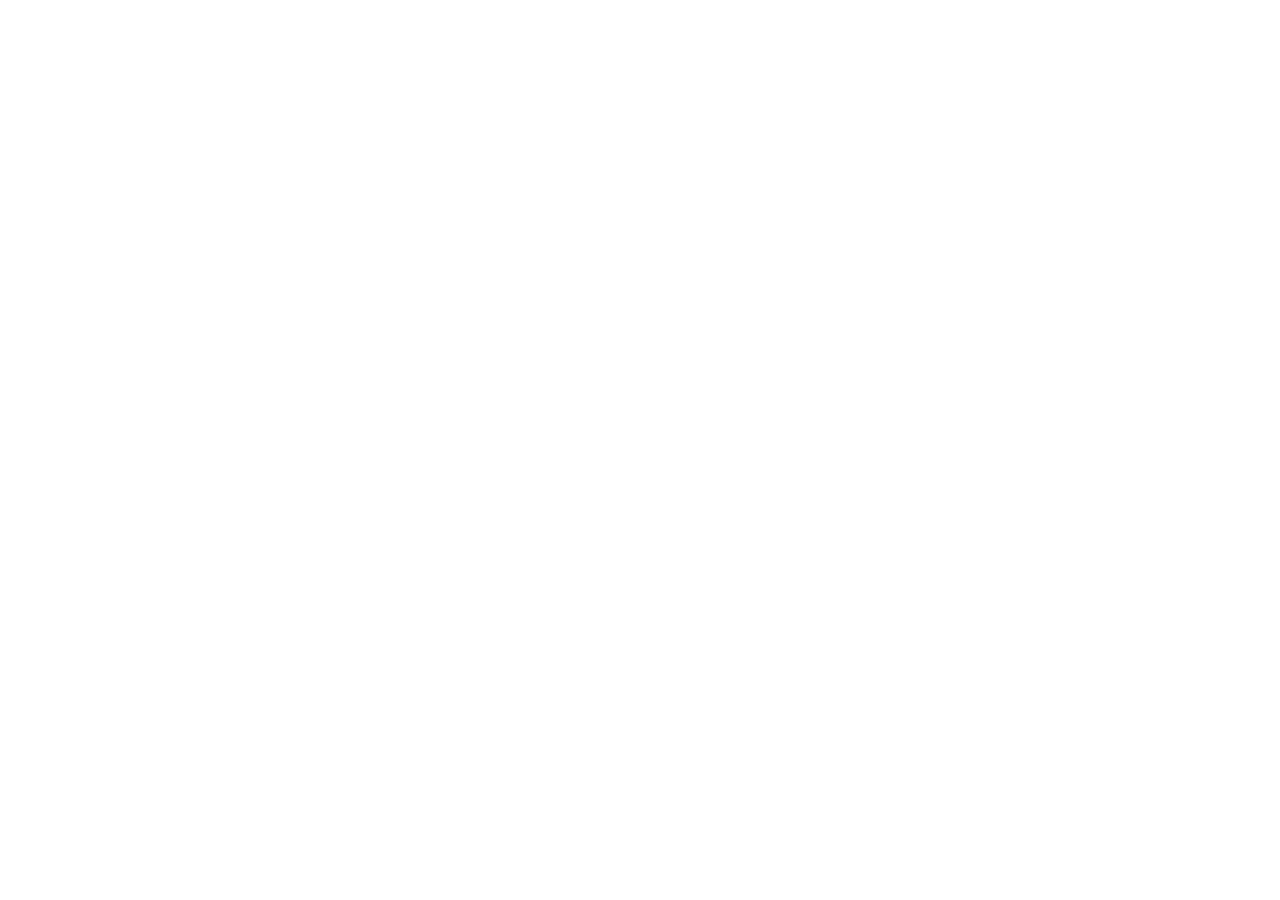
==== commit e29a793b: "Update index.html" ====
--- a/index.html
+++ b/index.html
@@ -5,16 +5,16 @@
   <meta name="viewport" content="width=device-width, initial-scale=1.0, maximum-scale=5.0" />
   <meta name="theme-color" content="#08090d" />
   <title>5B OS | 5-Dimension Web Architecture</title>
-  <!-- [중요] 최우선 보안 엔진 로드 (모든 스크립트 실행 전 환경 잠금) -->
-  <script src="./js/security.js"></script>
+
+  <!-- [Security Guard] 런타임 환경 잠금 및 보안 방어 엔진 최우선 로드 -->
+  <script src="./JS/security.js"></script>
 
   <!-- PWA & Favicon Link -->
   <link rel="manifest" href="./manifest.json" />
   <link rel="icon" type="image/png" sizes="32x32" href="./images/icon/favicon-32x32.png" />
   <link rel="stylesheet" href="./css/style.css" />
-  </head>
-  
-<body data-theme-note="C4">
+</head>
+<body data-active-note="C4">
   <!-- Global Audio Visualizer Dock -->
   <aside id="audio-dock" class="audio-dock" aria-label="5B 오디오 신디사이저">
     <div class="sound-toggle-btn" id="btn-sound-toggle">
@@ -48,51 +48,55 @@
   </header>
 
   <main>
-    <!-- [Gateway] User Action Oriented Hero -->
+    <!-- [Hero Gateway] 사용자 행동 중심 온보딩 -->
     <section id="hero-gateway" class="section hero-gateway">
       <div class="gateway-content">
-        <span class="badge pulse-badge">THE 5-DIMENSION WEB EXPERIENCE</span>
+        <span class="badge pulse-badge">5B INTERACTIVE WEB EXPERIENCE</span>
         <h1 class="hero-title">FIVE SENSES.<br />ONE INTERFACE.</h1>
         <p class="hero-desc">
           소리를 빚어내고(Beat), 입자를 흔들며(Breeze), 빛을 조작하고(Beam),<br class="pc-only" />
-          논리를 증명한 뒤(Brain), 당신의 디바이스에 웹앱으로 담아가세요(Byte).
+          퍼즐의 논리를 증명한 뒤(Brain), 웹앱으로 소장하세요(Byte).
         </p>
+        <div class="hero-cta-group">
+          <a href="#sec-beat" class="btn-primary">▶ 5B 체험 시작하기</a>
+          <a href="#sec-session" class="btn-secondary">내 세션 결과 확인</a>
+        </div>
         <div class="journey-steps">
           <a href="#sec-beat" class="step-card">
             <span class="step-num">1B</span>
             <span class="step-name">Beat</span>
-            <span class="step-sub">Sound</span>
+            <span class="step-sub">Sound (음향)</span>
           </a>
           <a href="#sec-breeze" class="step-card">
             <span class="step-num">2B</span>
             <span class="step-name">Breeze</span>
-            <span class="step-sub">Motion</span>
+            <span class="step-sub">Motion (움직임)</span>
           </a>
           <a href="#sec-beam" class="step-card">
             <span class="step-num">3B</span>
             <span class="step-name">Beam</span>
-            <span class="step-sub">Light</span>
+            <span class="step-sub">Light (빛과 파장)</span>
           </a>
           <a href="#sec-brain" class="step-card">
             <span class="step-num">4B</span>
             <span class="step-name">Brain</span>
-            <span class="step-sub">Logic</span>
+            <span class="step-sub">Logic (퍼즐 게임)</span>
           </a>
           <a href="#sec-byte" class="step-card">
             <span class="step-num">5B</span>
             <span class="step-name">Byte</span>
-            <span class="step-sub">System</span>
-          </a>
-        </div>
-      </div>
-    </section>
-
-    <!-- [1B] Beat: Sound Synthesizer & Harmonic Broadcaster -->
+            <span class="step-sub">System (오프라인 앱)</span>
+          </a>
+        </div>
+      </div>
+    </section>
+
+    <!-- [1B] Beat: 소리를 만들어보세요 (Sound) -->
     <section id="sec-beat" class="section">
       <div class="section-header">
-        <span class="badge">1B • BEAT (SOUND ARCHITECTURE)</span>
-        <h2>Procedural Sound Sequencer</h2>
-        <p>외부 음원(MP3) 없이 순수 Web Audio API로 실시간 합성됩니다. 패드를 눌러 화음을 지정하면 사이트 전체의 색채와 파티클 반응이 변화합니다.</p>
+        <span class="badge">1B • BEAT (SOUND)</span>
+        <h2>소리를 만들어보세요</h2>
+        <p>아래 음계 패드를 눌러보세요. 소리가 바뀌면서 화면 전체의 테마 색상과 파티클 속도가 실시간으로 동기화됩니다.</p>
       </div>
 
       <div class="beat-console">
@@ -105,43 +109,49 @@
 
         <div class="beat-pads">
           <button class="pad-btn" data-note="C4" data-freq="261.63" data-color="#00f2fe" type="button">
-            <span>261.6Hz</span>C4 Cyan
+            <span class="note-name">C4</span>
+            <span class="note-desc">낮은 음 (Cyan)</span>
           </button>
           <button class="pad-btn" data-note="E4" data-freq="329.63" data-color="#10b981" type="button">
-            <span>329.6Hz</span>E4 Green
+            <span class="note-name">E4</span>
+            <span class="note-desc">부드러운 음 (Green)</span>
           </button>
           <button class="pad-btn" data-note="G4" data-freq="392.00" data-color="#f59e0b" type="button">
-            <span>392.0Hz</span>G4 Amber
+            <span class="note-name">G4</span>
+            <span class="note-desc">밝은 음 (Amber)</span>
           </button>
           <button class="pad-btn" data-note="A4" data-freq="440.00" data-color="#8b5cf6" type="button">
-            <span>440.0Hz</span>A4 Violet
+            <span class="note-name">A4</span>
+            <span class="note-desc">높은 음 (Violet)</span>
           </button>
           <button class="pad-btn" data-note="C5" data-freq="523.25" data-color="#f43f5e" type="button">
-            <span>523.2Hz</span>C5 Rose
-          </button>
-        </div>
+            <span class="note-name">C5</span>
+            <span class="note-desc">가장 높은 음 (Rose)</span>
+          </button>
+        </div>
+
         <div class="beat-controls">
-          <button id="btn-bgm-stream" class="btn-primary pulse-btn" type="button">🎵 비트 시퀀서 루프 시작 (BGM ON)</button>
-        </div>
-      </div>
-    </section>
-
-    <!-- [2B] Breeze: Motion Fluid Particle Canvas -->
+          <button id="btn-bgm-stream" class="btn-primary pulse-btn" type="button">▶ 자동 비트 연주 시작 (BGM ON)</button>
+        </div>
+      </div>
+    </section>
+
+    <!-- [2B] Breeze: 움직임을 만들어보세요 (Motion) -->
     <section id="sec-breeze" class="section breeze-section">
       <canvas id="hero-canvas"></canvas>
       <div class="breeze-overlay">
-        <span class="badge">2B • BREEZE (MOTION ARCHITECTURE)</span>
-        <h2>Kinetic Fluid Particles</h2>
-        <p>1B에서 지정한 주파수 색채가 입자에 실시간 전파됩니다. 마우스나 터치로 화면을 드래그해 파동을 일으켜보세요.</p>
-      </div>
-    </section>
-
-    <!-- [3B] Beam: Light & Spectrum Slider -->
+        <span class="badge">2B • BREEZE (MOTION)</span>
+        <h2>움직임을 만들어보세요</h2>
+        <p class="guide-text" id="breeze-guide-text">🖱 마우스를 움직이거나 화면을 터치하여 입자를 흔들어보세요.</p>
+      </div>
+    </section>
+
+    <!-- [3B] Beam: 빛과 주파수를 조작해보세요 (Light) -->
     <section id="sec-beam" class="section">
       <div class="section-header">
-        <span class="badge">3B • BEAM (LIGHT & SPECTRUM)</span>
-        <h2>Synchronized Spectrum Slider</h2>
-        <p>외부 이미지 없이 인라인 SVG 벡터로 렌더링되며, 마우스 드래그 및 모바일 터치 스와이프로 5개 차원을 조작합니다.</p>
+        <span class="badge">3B • BEAM (LIGHT)</span>
+        <h2>빛과 주파수를 조작해보세요</h2>
+        <p class="guide-text">← 카드를 좌우로 밀어서 5개 차원의 스펙트럼을 탐색하세요 →</p>
       </div>
 
       <div class="slider-wrapper" id="main-slider">
@@ -157,9 +167,9 @@
                 </svg>
               </div>
               <div class="slide-text">
-                <span class="slide-tag">261.63Hz (C4) • ACOUSTIC</span>
-                <h3>01 / Beat Synth Dimension</h3>
-                <p>Web Audio API를 통해 실시간 합성되는 앰비언트 사운드와 주파수 동기화 인터랙션.</p>
+                <span class="slide-tag">01 / BEAT</span>
+                <h3>Acoustic Sound Synth</h3>
+                <p>Web Audio API를 통해 실시간 합성되는 앰비언트 주파수 인터랙션.</p>
               </div>
             </div>
           </article>
@@ -176,9 +186,9 @@
                 </svg>
               </div>
               <div class="slide-text">
-                <span class="slide-tag">329.63Hz (E4) • FLUID</span>
-                <h3>02 / Breeze Motion Dimension</h3>
-                <p>터치 궤적과 마우스 벡터에 즉시 반응하여 척력을 일으키는 2D 입자 물리 시뮬레이션.</p>
+                <span class="slide-tag">02 / BREEZE</span>
+                <h3>Kinetic Motion Canvas</h3>
+                <p>터치 궤적과 마우스 벡터에 반응하여 척력을 일으키는 입자 물리 시뮬레이션.</p>
               </div>
             </div>
           </article>
@@ -195,9 +205,9 @@
                 </svg>
               </div>
               <div class="slide-text">
-                <span class="slide-tag">392.00Hz (G4) • OPTICAL</span>
-                <h3>03 / Beam Spectrum Dimension</h3>
-                <p>하드웨어 가속(GPU) Transform을 적용하여 드래그 및 스와이프 시 60FPS 관성 이동 제공.</p>
+                <span class="slide-tag">03 / BEAM</span>
+                <h3>Optical Spectrum Slider</h3>
+                <p>GPU 가속 CSS Transform을 활용한 부드러운 터치/마우스 슬라이드 인터랙션.</p>
               </div>
             </div>
           </article>
@@ -214,9 +224,9 @@
                 </svg>
               </div>
               <div class="slide-text">
-                <span class="slide-tag">440.00Hz (A4) • LOGIC</span>
-                <h3>04 / Brain Logic Dimension</h3>
-                <p>역추적 셔플 알고리즘으로 100% 완성을 보장하는 슬라이딩 퍼즐 엔진과 기계식 햅틱 피드백.</p>
+                <span class="slide-tag">04 / BRAIN</span>
+                <h3>Logic Puzzle Engine</h3>
+                <p>항상 해결 가능한 셔플 알고리즘과 물리적 기계음 피드백을 갖춘 슬라이딩 퍼즐.</p>
               </div>
             </div>
           </article>
@@ -231,9 +241,9 @@
                 </svg>
               </div>
               <div class="slide-text">
-                <span class="slide-tag">523.25Hz (C5) • SYSTEM</span>
-                <h3>05 / Byte System Dimension</h3>
-                <p>Service Worker Cache API 및 PWA 독립 실행을 통해 오프라인 환경에서도 안전한 앱 구동.</p>
+                <span class="slide-tag">05 / BYTE</span>
+                <h3>Offline System Architecture</h3>
+                <p>Service Worker 기반 캐시 설계로 네트워크 연결 없이도 안전하게 실행되는 웹앱.</p>
               </div>
             </div>
           </article>
@@ -248,82 +258,90 @@
       </div>
     </section>
 
-    <!-- [4B] Brain: Solvable Puzzle with Full Game Lifecycle -->
+    <!-- [4B] Brain: 퍼즐을 풀어보세요 (Logic) -->
     <section id="sec-brain" class="section">
       <div class="section-header">
-        <span class="badge">4B • BRAIN (SOLVABLE LOGIC ENGINE)</span>
-        <h2>Mechanical 8-Tile Puzzle</h2>
-        <p>수학적으로 해결 가능한 상태만 생성됩니다. 타일을 누르면 기계식 소리와 햅틱 진동이 울립니다.</p>
+        <span class="badge">4B • BRAIN (LOGIC)</span>
+        <h2>퍼즐을 풀어보세요</h2>
+        <p>빈칸 주변의 번호 타일을 터치하거나 클릭하여 1부터 8까지 순서대로 정렬하세요.</p>
       </div>
 
       <div class="puzzle-container">
-        <!-- Records & Stats Dashboard -->
+        <!-- Records & Controls Dashboard -->
         <div class="puzzle-records">
-          <div class="record-chip">최고 기록: <strong id="best-record-moves">--</strong>회 / <strong id="best-record-time">--:--</strong></div>
+          <div class="record-chip">내 최고 기록: <strong id="best-record-moves">--</strong>회 / <strong id="best-record-time">--:--</strong></div>
         </div>
 
         <div class="puzzle-stats">
           <div class="stat-box">이동: <span id="puzzle-moves">0</span></div>
           <div class="stat-box">시간: <span id="puzzle-timer">00:00</span></div>
-          <button id="btn-puzzle-start" class="btn-primary" type="button">🎮 게임 시작</button>
+          <button id="btn-puzzle-start" class="btn-primary" type="button">🎮 퍼즐 시작</button>
           <button id="btn-puzzle-undo" class="btn-secondary" type="button" disabled>↩ 되돌리기</button>
         </div>
 
         <div class="puzzle-board-wrapper">
           <div id="puzzle-board" class="puzzle-board"></div>
           <div id="puzzle-overlay" class="puzzle-overlay">
-            <p><strong>[게임 시작]</strong>을 누르면 100% 풀 수 있는 퍼즐이 섞입니다.</p>
+            <div class="tutorial-card">
+              <h3>HOW TO PLAY</h3>
+              <p>1. <strong>[퍼즐 시작]</strong> 버튼을 누르면 풀 수 있는 퍼즐이 섞입니다.</p>
+              <p>2. 빈칸과 인접한 타일을 누르면 이동합니다.</p>
+              <p>3. 1부터 8까지 숫자를 완성하면 성공!</p>
+            </div>
           </div>
         </div>
         <div id="puzzle-message" class="puzzle-message"></div>
       </div>
     </section>
 
-    <!-- [5B] Byte: User-Centric PWA & Offline Engine -->
+    <!-- [5B] Byte: 5B를 앱으로 가져가세요 (System) -->
     <section id="sec-byte" class="section">
       <div class="section-header">
-        <span class="badge">5B • BYTE (TAKE 5B WITH YOU)</span>
-        <h2>Take 5B With You</h2>
-        <p>인터넷 연결이 끊겨도 100% 실행됩니다. 데스크톱(PC)과 스마트폰 홈 화면에 독립형 앱으로 설치하세요.</p>
+        <span class="badge">5B • BYTE (SYSTEM)</span>
+        <h2>5B를 앱처럼 가지고 가세요</h2>
+        <p>인터넷이 없어도 실행됩니다. 현재 브라우저에서 바로 홈 화면 또는 PC 앱으로 설치할 수 있습니다.</p>
       </div>
 
       <div class="pwa-dashboard">
         <div class="pwa-status-card">
           <div class="status-indicator">
             <span class="status-dot" id="network-dot"></span>
-            <span id="network-text">네트워크 연결 확인 중...</span>
-          </div>
-          <div class="pwa-meta">
-            <div>시스템 캐시: <strong id="sw-status">확인 중</strong></div>
-            <div>실행 모드: <strong id="display-mode">브라우저 탭</strong></div>
-          </div>
+            <span id="network-text">연결 상태 확인 중...</span>
+          </div>
+
+          <div class="pwa-benefits">
+            <div class="benefit-item">✓ 홈 화면 및 PC 바탕화면에서 단독 창으로 바로 실행</div>
+            <div class="benefit-item">✓ 오프라인 캐시를 통해 인터넷 연결 없이도 100% 작동</div>
+            <div class="benefit-item">✓ 라이브러리 없는 경량 셸로 빠른 시작 속도 보장</div>
+          </div>
+
           <div class="pwa-actions">
-            <button id="btn-pwa-install" class="btn-primary" type="button">📲 이 기기에 5B 앱 설치하기</button>
-            <button id="btn-clear-cache" class="btn-secondary" type="button">캐시 새로고침</button>
+            <button id="btn-pwa-install" class="btn-primary pulse-btn" type="button">📲 5B 앱 설치하기</button>
+            <button id="btn-clear-cache" class="btn-secondary" type="button">캐시 재동기화</button>
           </div>
           <div id="install-guide" class="install-guide"></div>
         </div>
       </div>
     </section>
 
-    <!-- [Unified Integration] Your 5B Session Card & Viral Share -->
+    <!-- [Unified] My Session & Share -->
     <section id="sec-session" class="section session-section">
       <div class="section-header">
-        <span class="badge">5B ENGINE • REAL-TIME SESSION</span>
-        <h2>Your 5B Session</h2>
-        <p>당신이 조작한 사운드, 모션, 주파수, 퍼즐 기록이 하나의 5B 아티팩트로 실시간 기록됩니다.</p>
+        <span class="badge">5B OS • SESSION ARTIFACT</span>
+        <h2>나의 5B 세션 결과</h2>
+        <p>당신이 만든 소리, 모션, 주파수 조작, 퍼즐 기록이 하나의 인터랙티브 세션으로 집계되었습니다.</p>
       </div>
 
       <div class="session-card">
         <div class="session-header">
-          <div class="session-id">SYSTEM ARTIFACT: <span id="session-timestamp">ACTIVE</span></div>
-          <div class="session-badge">5B OS LIVE</div>
+          <div class="session-id">ARTIFACT ID: <span id="session-timestamp">ACTIVE</span></div>
+          <div class="session-badge">5B ENGINE LIVE</div>
         </div>
 
         <div class="session-grid">
           <div class="session-row">
             <span class="s-label">1B BEAT</span>
-            <span class="s-val" id="sess-beat">C4 (261.6Hz) • Looped</span>
+            <span class="s-val" id="sess-beat">C4 (261Hz) • Idle</span>
           </div>
           <div class="session-row">
             <span class="s-label">2B BREEZE</span>
@@ -335,7 +353,7 @@
           </div>
           <div class="session-row">
             <span class="s-label">4B BRAIN</span>
-            <span class="s-val" id="sess-brain">미완료</span>
+            <span class="s-val" id="sess-brain">미완료 (퍼즐 도전 전)</span>
           </div>
           <div class="session-row">
             <span class="s-label">5B BYTE</span>
@@ -344,7 +362,7 @@
         </div>
 
         <div class="session-actions">
-          <button id="btn-share-session" class="btn-primary" type="button">🚀 내 5B 세션 결과 공유하기</button>
+          <button id="btn-share-session" class="btn-primary" type="button">🚀 내 5B 결과 공유하기</button>
           <span id="share-feedback" class="share-feedback"></span>
         </div>
       </div>
@@ -353,15 +371,15 @@
 
   <footer class="main-footer">
     <p><strong>5B OS Architecture</strong> — Beat • Breeze • Beam • Brain • Byte</p>
-    <p class="copyright">Engineered with 100% Vanilla JavaScript, Web Audio Synth & Service Worker.</p>
+    <p class="copyright">Engineered with Vanilla JavaScript, Web Audio API & Service Worker.</p>
   </footer>
 
-  <!-- Modular Scripts -->
-  <script src="./js/soundCtrl.js"></script>
-  <script src="./js/hero.js"></script>
-  <script src="./js/slide.js"></script>
-  <script src="./js/puzzle.js"></script>
-  <script src="./js/menu.js"></script>
-  <script src="./js/app.js"></script>
+  <!-- [Scripts] 대문자 JS 경로로 정확히 호출 -->
+  <script src="./JS/soundCtrl.js"></script>
+  <script src="./JS/hero.js"></script>
+  <script src="./JS/slide.js"></script>
+  <script src="./JS/puzzle.js"></script>
+  <script src="./JS/menu.js"></script>
+  <script src="./JS/app.js"></script>
 </body>
 </html>
--- a/css/style.css
+++ b/css/style.css
@@ -1,7 +1,8 @@
 :root {
   --bg-primary: #08090d;
   --bg-secondary: #11141c;
-  --bg-card: rgba(18, 22, 31, 0.85);
+  --bg-card: rgba(18, 22, 31, 0.88);
+  --theme-color: #00f2fe; /* 5B 상태 공유에 따라 동적 변경 */
   --accent-cyan: #00f2fe;
   --accent-purple: #7928ca;
   --accent-green: #10b981;
@@ -61,20 +62,27 @@
   color: var(--text-main);
   text-decoration: none;
 }
-.logo span { color: var(--accent-cyan); }
+.logo span { color: var(--theme-color); transition: color 0.3s; }
 
 .nav-menu {
   display: flex;
-  gap: 1.8rem;
+  align-items: center;
+  gap: 1.5rem;
 }
 .nav-link {
   color: var(--text-muted);
   text-decoration: none;
-  font-size: 0.92rem;
+  font-size: 0.9rem;
   font-weight: 600;
   transition: color 0.2s;
 }
-.nav-link:hover, .nav-link.active { color: var(--accent-cyan); }
+.nav-link:hover, .nav-link.active { color: var(--theme-color); }
+.session-pill {
+  padding: 4px 12px;
+  background: rgba(255, 255, 255, 0.08);
+  border-radius: 20px;
+  border: 1px solid var(--border-color);
+}
 
 .menu-toggle {
   display: none;
@@ -111,14 +119,14 @@
   transition: transform 0.2s, border-color 0.2s;
 }
 .audio-dock:hover {
-  border-color: var(--accent-cyan);
+  border-color: var(--theme-color);
   transform: translateY(-2px);
 }
 .sound-toggle-btn {
   width: 44px;
   height: 44px;
   border-radius: 50%;
-  background: linear-gradient(135deg, var(--accent-cyan), var(--accent-purple));
+  background: linear-gradient(135deg, var(--theme-color), var(--accent-purple));
   border: none;
   color: #fff;
   display: flex;
@@ -140,12 +148,11 @@
   height: 4px;
   background: #fff;
   border-radius: 2px;
-  transition: height 0.2s;
 }
 
 .audio-dock.playing {
-  border-color: var(--accent-cyan);
-  box-shadow: 0 0 25px rgba(0, 242, 254, 0.4);
+  border-color: var(--theme-color);
+  box-shadow: 0 0 25px rgba(0, 242, 254, 0.3);
 }
 .audio-dock.playing .icon-sound { display: none; }
 .audio-dock:not(.playing) .sound-bars { display: none; }
@@ -163,7 +170,7 @@
 
 .audio-info { display: flex; flex-direction: column; }
 .audio-title { font-size: 0.82rem; font-weight: 700; color: #fff; }
-.audio-status { font-size: 0.7rem; color: var(--accent-cyan); }
+.audio-status { font-size: 0.7rem; color: var(--theme-color); }
 
 /* Common Sections */
 .section {
@@ -184,12 +191,13 @@
   font-size: 0.72rem;
   letter-spacing: 2px;
   font-weight: 700;
-  color: var(--accent-cyan);
-  background: rgba(0, 242, 254, 0.08);
+  color: var(--theme-color);
+  background: rgba(255, 255, 255, 0.05);
   padding: 4px 12px;
   border-radius: 20px;
   margin-bottom: 0.6rem;
-  border: 1px solid rgba(0, 242, 254, 0.25);
+  border: 1px solid var(--border-color);
+  transition: all 0.3s;
 }
 .section-header h2 {
   font-size: clamp(1.8rem, 4vw, 2.6rem);
@@ -203,9 +211,156 @@
   margin: 0 auto;
 }
 
-/* 2B Breeze (Hero Canvas) */
-.hero-section {
+/* Gateway Hero */
+.hero-gateway {
+  text-align: center;
+  align-items: center;
+}
+.gateway-content { max-width: 860px; }
+.hero-title {
+  font-size: clamp(2.6rem, 8vw, 5.2rem);
+  font-weight: 900;
+  line-height: 1.08;
+  margin: 1.2rem 0;
+  background: linear-gradient(180deg, #ffffff 30%, #9ca3af 100%);
+  -webkit-background-clip: text;
+  -webkit-text-fill-color: transparent;
+}
+.hero-desc {
+  font-size: clamp(0.95rem, 2.5vw, 1.2rem);
+  color: var(--text-muted);
+  margin-bottom: 2.5rem;
+}
+.pc-only { display: block; }
+@media (max-width: 768px) { .pc-only { display: none; } }
+
+.journey-steps {
+  display: grid;
+  grid-template-columns: repeat(auto-fit, minmax(140px, 1fr));
+  gap: 1rem;
+}
+.step-card {
+  background: var(--bg-card);
+  border: 1px solid var(--border-color);
+  padding: 1.2rem 0.8rem;
+  border-radius: 16px;
+  text-decoration: none;
+  color: #fff;
+  transition: transform 0.2s, border-color 0.2s;
+  display: flex;
+  flex-direction: column;
+  gap: 4px;
+}
+.step-card:hover {
+  transform: translateY(-4px);
+  border-color: var(--theme-color);
+}
+.step-num { font-size: 1.1rem; font-weight: 900; color: var(--theme-color); }
+.step-name { font-size: 0.95rem; font-weight: 700; }
+.step-sub { font-size: 0.75rem; color: var(--text-muted); }
+
+/* Buttons */
+.btn-primary, .btn-secondary {
+  padding: 0.85rem 1.8rem;
+  font-weight: 700;
+  border-radius: 30px;
+  text-decoration: none;
+  font-size: 0.92rem;
+  cursor: pointer;
+  border: none;
+  transition: transform 0.2s, box-shadow 0.2s, background 0.2s;
+  display: inline-flex;
+  align-items: center;
+  justify-content: center;
+}
+.btn-primary {
+  background: var(--theme-color);
+  color: #000;
+  box-shadow: 0 0 20px rgba(0, 242, 254, 0.3);
+}
+.btn-secondary {
+  background: rgba(255, 255, 255, 0.08);
+  color: #fff;
+  border: 1px solid var(--border-color);
+}
+.btn-primary:hover:not(:disabled), .btn-secondary:hover { transform: translateY(-2px); }
+.btn-primary:disabled, .btn-secondary:disabled { opacity: 0.45; cursor: not-allowed; }
+
+/* 1B Beat (Synth & Wave) */
+.beat-console {
+  display: flex;
+  flex-direction: column;
+  align-items: center;
+  gap: 2rem;
+}
+.eq-display {
+  display: flex;
+  gap: 8px;
+  align-items: flex-end;
+  height: 60px;
+  padding: 10px 20px;
+  background: var(--bg-card);
+  border-radius: 20px;
+  border: 1px solid var(--border-color);
+}
+.eq-bar {
+  width: 8px;
+  height: 6px;
+  background: linear-gradient(to top, var(--theme-color), var(--accent-purple));
+  border-radius: 4px;
+  transition: height 0.15s ease;
+}
+.eq-display.active .eq-bar:nth-child(1) { animation: eqPulse 0.6s infinite ease-in-out; }
+.eq-display.active .eq-bar:nth-child(2) { animation: eqPulse 0.9s infinite ease-in-out 0.1s; }
+.eq-display.active .eq-bar:nth-child(3) { animation: eqPulse 0.5s infinite ease-in-out 0.2s; }
+.eq-display.active .eq-bar:nth-child(4) { animation: eqPulse 0.8s infinite ease-in-out 0.15s; }
+.eq-display.active .eq-bar:nth-child(5) { animation: eqPulse 1.1s infinite ease-in-out 0.25s; }
+.eq-display.active .eq-bar:nth-child(6) { animation: eqPulse 0.7s infinite ease-in-out 0.05s; }
+.eq-display.active .eq-bar:nth-child(7) { animation: eqPulse 1.0s infinite ease-in-out 0.3s; }
+.eq-display.active .eq-bar:nth-child(8) { animation: eqPulse 0.65s infinite ease-in-out 0.18s; }
+
+@keyframes eqPulse {
+  0%, 100% { height: 8px; }
+  50% { height: 48px; }
+}
+
+.beat-pads {
+  display: grid;
+  grid-template-columns: repeat(5, 1fr);
+  gap: 0.8rem;
+  width: 100%;
+  max-width: 680px;
+}
+.pad-btn {
+  background: var(--bg-card);
+  border: 1px solid var(--border-color);
+  border-radius: 16px;
+  color: #fff;
+  padding: 1.8rem 0.6rem;
+  font-size: 1rem;
+  font-weight: 700;
+  cursor: pointer;
+  display: flex;
+  flex-direction: column;
+  align-items: center;
+  gap: 0.3rem;
+  transition: all 0.15s;
+}
+.pad-btn span { font-size: 0.72rem; color: var(--theme-color); }
+.pad-btn:active, .pad-btn.active {
+  transform: scale(0.95);
+  background: rgba(255, 255, 255, 0.15);
+  border-color: var(--theme-color);
+}
+
+/* 2B Breeze Section */
+.breeze-section {
   position: relative;
+  min-height: 80vh;
+  border-radius: 24px;
+  background: var(--bg-secondary);
+  border: 1px solid var(--border-color);
+  overflow: hidden;
   align-items: center;
   text-align: center;
 }
@@ -218,126 +373,12 @@
   z-index: 1;
   pointer-events: auto;
 }
-.hero-content {
+.breeze-overlay {
   position: relative;
   z-index: 2;
-  max-width: 820px;
   pointer-events: none;
-}
-.hero-content a, .hero-content button { pointer-events: auto; }
-.hero-title {
-  font-size: clamp(2.5rem, 8vw, 5.2rem);
-  font-weight: 900;
-  line-height: 1.08;
-  margin: 1rem 0;
-  background: linear-gradient(180deg, #ffffff 30%, #9ca3af 100%);
-  -webkit-background-clip: text;
-  -webkit-text-fill-color: transparent;
-}
-.hero-desc {
-  font-size: clamp(0.95rem, 2.5vw, 1.2rem);
-  color: var(--text-muted);
-  margin-bottom: 2rem;
-}
-.hero-actions {
-  display: flex;
-  gap: 1rem;
-  justify-content: center;
-  flex-wrap: wrap;
-}
-.btn-primary, .btn-secondary {
-  padding: 0.85rem 2rem;
-  font-weight: 700;
-  border-radius: 30px;
-  text-decoration: none;
-  font-size: 0.95rem;
-  cursor: pointer;
-  border: none;
-  transition: transform 0.2s, box-shadow 0.2s, background 0.2s;
-  display: inline-flex;
-  align-items: center;
-  justify-content: center;
-}
-.btn-primary {
-  background: var(--accent-cyan);
-  color: #000;
-  box-shadow: 0 0 20px rgba(0, 242, 254, 0.35);
-}
-.btn-secondary {
-  background: rgba(255, 255, 255, 0.08);
-  color: #fff;
-  border: 1px solid var(--border-color);
-}
-.btn-primary:hover:not(:disabled), .btn-secondary:hover { transform: translateY(-2px); }
-.btn-primary:disabled { opacity: 0.5; cursor: not-allowed; }
-
-/* 1B Beat (Synthesizer & Wave Visualizer) */
-.beat-console {
-  display: flex;
-  flex-direction: column;
-  align-items: center;
-  gap: 2rem;
-}
-
-/* Equalizer Bars */
-.eq-display {
-  display: flex;
-  gap: 8px;
-  align-items: flex-end;
-  height: 60px;
-  padding: 10px 20px;
-  background: var(--bg-card);
-  border-radius: 20px;
-  border: 1px solid var(--border-color);
-}
-.eq-bar {
-  width: 8px;
-  height: 6px;
-  background: linear-gradient(to top, var(--accent-cyan), var(--accent-purple));
-  border-radius: 4px;
-  transition: height 0.15s ease;
-}
-.eq-display.active .eq-bar:nth-child(1) { animation: eqPulse 0.6s infinite ease-in-out; }
-.eq-display.active .eq-bar:nth-child(2) { animation: eqPulse 0.9s infinite ease-in-out 0.1s; }
-.eq-display.active .eq-bar:nth-child(3) { animation: eqPulse 0.5s infinite ease-in-out 0.2s; }
-.eq-display.active .eq-bar:nth-child(4) { animation: eqPulse 0.8s infinite ease-in-out 0.15s; }
-.eq-display.active .eq-bar:nth-child(5) { animation: eqPulse 1.1s infinite ease-in-out 0.25s; }
-.eq-display.active .eq-bar:nth-child(6) { animation: eqPulse 0.7s infinite ease-in-out 0.05s; }
-.eq-display.active .eq-bar:nth-child(7) { animation: eqPulse 1.0s infinite ease-in-out 0.3s; }
-.eq-display.active .eq-bar:nth-child(8) { animation: eqPulse 0.65s infinite ease-in-out 0.18s; }
-
-@keyframes eqPulse {
-  0%, 100% { height: 8px; }
-  50% { height: 48px; }
-}
-
-.beat-pads {
-  display: grid;
-  grid-template-columns: repeat(4, 1fr);
-  gap: 1rem;
-  width: 100%;
   max-width: 600px;
-}
-.pad-btn {
-  background: var(--bg-card);
-  border: 1px solid var(--border-color);
-  border-radius: 16px;
-  color: #fff;
-  padding: 2rem 1rem;
-  font-size: 1.1rem;
-  font-weight: 700;
-  cursor: pointer;
-  display: flex;
-  flex-direction: column;
-  align-items: center;
-  gap: 0.3rem;
-  transition: all 0.15s;
-}
-.pad-btn span { font-size: 0.75rem; color: var(--accent-cyan); }
-.pad-btn:active, .pad-btn.active {
-  transform: scale(0.95);
-  background: rgba(0, 242, 254, 0.25);
-  border-color: var(--accent-cyan);
+  padding: 2rem;
 }
 
 /* 3B Beam (Procedural Vector Slider) */
@@ -353,7 +394,6 @@
   cursor: grab;
 }
 .slider-wrapper.grabbing { cursor: grabbing; }
-
 .slider-track {
   display: flex;
   transition: transform 0.45s var(--ease-out);
@@ -365,7 +405,7 @@
   padding: 0.5rem;
 }
 .slide-card {
-  min-height: clamp(380px, 52vh, 480px);
+  min-height: clamp(380px, 52vh, 460px);
   border-radius: 18px;
   padding: clamp(1.5rem, 4vw, 3rem);
   display: flex;
@@ -392,15 +432,13 @@
   opacity: 0.85;
 }
 .art-svg { width: 100%; height: 100%; overflow: visible; }
-.svg-ring { fill: none; stroke: var(--accent-cyan); stroke-width: 2; stroke-dasharray: 6 6; }
+.svg-ring { fill: none; stroke: var(--theme-color); stroke-width: 2; stroke-dasharray: 6 6; }
 .pulse-ring { animation: pulseScale 3s infinite ease-in-out; transform-origin: center; }
 .rotate-ring { animation: rotateAnim 20s infinite linear; transform-origin: center; stroke: #34d399; }
 .svg-wave { fill: none; stroke: #f43f5e; stroke-width: 3; stroke-linecap: round; }
-.wave-sub { stroke: #a855f7; opacity: 0.6; }
-.svg-core { filter: drop-shadow(0 0 10px rgba(255,255,255,0.5)); }
-.core-red { fill: #f43f5e; }
+.svg-core { filter: drop-shadow(0 0 10px rgba(255,255,255,0.5)); fill: var(--theme-color); }
 .green-core { fill: #10b981; }
-.cyan-core { fill: var(--accent-cyan); }
+.cyan-core { fill: #00f2fe; }
 .svg-fluid { fill: none; stroke: #10b981; stroke-width: 3.5; stroke-linecap: round; }
 .svg-particle { fill: #34d399; filter: drop-shadow(0 0 6px #34d399); }
 .svg-prism { fill: rgba(245, 158, 11, 0.1); stroke: #f59e0b; stroke-width: 2.5; }
@@ -408,11 +446,9 @@
 .svg-spectrum { stroke-width: 2.5; }
 .svg-spectrum.s1 { stroke: #ef4444; }
 .svg-spectrum.s2 { stroke: #10b981; }
-.svg-spectrum.s3 { stroke: #3b82f6; }
 .svg-grid { fill: rgba(121, 40, 202, 0.08); stroke: #8b5cf6; stroke-width: 2; }
 .svg-grid-line { stroke: rgba(139, 92, 246, 0.4); stroke-width: 1.5; stroke-dasharray: 4 4; }
-.svg-cube { fill: rgba(0, 242, 254, 0.06); stroke: var(--accent-cyan); stroke-width: 2.5; }
-.svg-cube-inner { stroke: rgba(0, 242, 254, 0.5); stroke-width: 1.8; }
+.svg-cube { fill: rgba(0, 242, 254, 0.06); stroke: var(--theme-color); stroke-width: 2.5; }
 
 @keyframes pulseScale {
   0%, 100% { transform: scale(1); opacity: 0.6; }
@@ -428,15 +464,14 @@
   z-index: 2;
   background: rgba(8, 9, 13, 0.85);
   backdrop-filter: blur(12px);
-  -webkit-backdrop-filter: blur(12px);
   padding: 1.4rem;
   border-radius: 14px;
   border: 1px solid var(--border-color);
   max-width: 520px;
 }
-.slide-tag { font-size: 0.75rem; color: var(--accent-cyan); font-weight: 700; letter-spacing: 1.5px; }
+.slide-tag { font-size: 0.75rem; color: var(--theme-color); font-weight: 700; letter-spacing: 1.5px; }
 .slide-text h3 { font-size: clamp(1.2rem, 3vw, 1.45rem); margin: 0.4rem 0; color: #fff; }
-.slide-text p { font-size: 0.9rem; color: var(--text-muted); line-height: 1.55; }
+.slide-text p { font-size: 0.9rem; color: var(--text-muted); }
 
 .slider-nav {
   display: flex;
@@ -457,9 +492,8 @@
   display: flex;
   align-items: center;
   justify-content: center;
-  transition: background 0.2s, border-color 0.2s;
-}
-.slide-btn:hover { background: rgba(255, 255, 255, 0.15); border-color: var(--accent-cyan); }
+}
+.slide-btn:hover { border-color: var(--theme-color); }
 .slider-indicators { display: flex; gap: 8px; }
 .indicator-dot {
   width: 8px;
@@ -469,7 +503,7 @@
   transition: all 0.3s;
   cursor: pointer;
 }
-.indicator-dot.active { width: 26px; border-radius: 8px; background: var(--accent-cyan); }
+.indicator-dot.active { width: 26px; border-radius: 8px; background: var(--theme-color); }
 .slider-progress-bar {
   height: 3px;
   background: rgba(255, 255, 255, 0.08);
@@ -477,17 +511,30 @@
   border-radius: 2px;
   overflow: hidden;
 }
-.progress-fill { height: 100%; width: 0%; background: var(--accent-cyan); }
-
-/* 4B Brain (Puzzle & Start Lifecycle) */
+.progress-fill { height: 100%; width: 0%; background: var(--theme-color); }
+
+/* 4B Brain (Puzzle Lifecycle) */
 .puzzle-container {
   display: flex;
   flex-direction: column;
   align-items: center;
 }
+.puzzle-records {
+  margin-bottom: 1rem;
+}
+.record-chip {
+  background: rgba(255, 255, 255, 0.05);
+  border: 1px solid var(--border-color);
+  border-radius: 20px;
+  padding: 0.3rem 1.2rem;
+  font-size: 0.85rem;
+  color: var(--text-muted);
+}
+.record-chip strong { color: var(--theme-color); }
+
 .puzzle-stats {
   display: flex;
-  gap: 1.2rem;
+  gap: 1rem;
   align-items: center;
   margin-bottom: 1.2rem;
   flex-wrap: wrap;
@@ -527,23 +574,22 @@
   left: 0;
   width: 100%;
   height: 100%;
-  background: rgba(8, 9, 13, 0.75);
+  background: rgba(8, 9, 13, 0.82);
   backdrop-filter: blur(4px);
   border-radius: 16px;
   display: flex;
   justify-content: center;
   align-items: center;
+  text-align: center;
+  padding: 1.5rem;
   color: #fff;
   font-weight: 700;
-  font-size: 1rem;
+  font-size: 0.95rem;
   transition: opacity 0.3s, visibility 0.3s;
   pointer-events: none;
   z-index: 5;
 }
-.puzzle-overlay.hidden {
-  opacity: 0;
-  visibility: hidden;
-}
+.puzzle-overlay.hidden { opacity: 0; visibility: hidden; }
 
 .puzzle-tile {
   display: flex;
@@ -552,25 +598,21 @@
   font-size: clamp(1.4rem, 5vw, 1.8rem);
   font-weight: 800;
   color: #fff;
-  background: linear-gradient(135deg, rgba(255, 255, 255, 0.1), rgba(255, 255, 255, 0.03));
+  background: linear-gradient(135deg, rgba(255, 255, 255, 0.08), rgba(255, 255, 255, 0.02));
   border: 1px solid rgba(255, 255, 255, 0.15);
   border-radius: 10px;
   cursor: default;
   user-select: none;
   transition: transform 0.1s, background 0.15s, border-color 0.15s;
 }
-/* 움직일 수 있는 타일 시각적 힌트 */
 .puzzle-tile.movable {
   cursor: pointer;
-  border-color: var(--accent-cyan);
-  background: rgba(0, 242, 254, 0.12);
-  box-shadow: 0 0 10px rgba(0, 242, 254, 0.2);
-}
-.puzzle-tile.movable:hover {
-  background: rgba(0, 242, 254, 0.25);
-  transform: scale(0.97);
-}
-.puzzle-tile:active { transform: scale(0.94); }
+  border-color: var(--theme-color);
+  background: rgba(255, 255, 255, 0.12);
+  box-shadow: 0 0 12px rgba(0, 242, 254, 0.25);
+}
+.puzzle-tile.movable:hover { transform: scale(0.97); }
+.puzzle-tile:active { transform: scale(0.93); }
 .puzzle-tile.empty {
   background: transparent;
   border: 1px dashed rgba(255, 255, 255, 0.06);
@@ -585,7 +627,7 @@
   text-align: center;
 }
 
-/* 5B Byte (PWA Engine) */
+/* 5B Byte (Take 5B With You) */
 .pwa-dashboard {
   max-width: 600px;
   width: 100%;
@@ -633,15 +675,58 @@
 }
 .install-guide {
   font-size: 0.88rem;
-  color: var(--accent-cyan);
-  background: rgba(0, 242, 254, 0.06);
-  border: 1px solid rgba(0, 242, 254, 0.2);
+  color: var(--theme-color);
+  background: rgba(255, 255, 255, 0.04);
+  border: 1px solid var(--border-color);
   border-radius: 12px;
   padding: 0.9rem;
   line-height: 1.5;
   display: none;
 }
 .install-guide.show { display: block; }
+
+/* 5B Session Card */
+.session-section { min-height: auto; padding-bottom: 6rem; }
+.session-card {
+  max-width: 680px;
+  width: 100%;
+  margin: 0 auto;
+  background: var(--bg-card);
+  border: 1px solid var(--theme-color);
+  border-radius: 20px;
+  padding: 2rem;
+  box-shadow: 0 15px 40px rgba(0, 0, 0, 0.6);
+}
+.session-header {
+  display: flex;
+  justify-content: space-between;
+  align-items: center;
+  border-bottom: 1px solid var(--border-color);
+  padding-bottom: 1rem;
+  margin-bottom: 1.5rem;
+}
+.session-id { font-size: 0.82rem; color: var(--text-muted); letter-spacing: 1px; }
+.session-badge {
+  background: var(--theme-color);
+  color: #000;
+  font-size: 0.72rem;
+  font-weight: 800;
+  padding: 2px 10px;
+  border-radius: 12px;
+}
+.session-grid { display: flex; flex-direction: column; gap: 0.9rem; margin-bottom: 1.8rem; }
+.session-row {
+  display: flex;
+  justify-content: space-between;
+  align-items: center;
+  font-size: 0.95rem;
+  border-bottom: 1px dashed rgba(255, 255, 255, 0.06);
+  padding-bottom: 0.5rem;
+}
+.s-label { font-weight: 700; color: var(--text-muted); }
+.s-val { font-weight: 800; color: #fff; }
+.session-actions { display: flex; flex-direction: column; align-items: center; gap: 0.8rem; }
+.share-feedback { font-size: 0.85rem; color: var(--accent-green); min-height: 1.2rem; }
 
 /* Footer */
 .main-footer {
@@ -675,6 +760,6 @@
     transform: translateY(0);
     pointer-events: auto;
   }
-  .beat-pads { grid-template-columns: repeat(2, 1fr); }
+  .beat-pads { grid-template-columns: repeat(3, 1fr); }
   .audio-dock { bottom: 1rem; right: 1rem; }
 }
